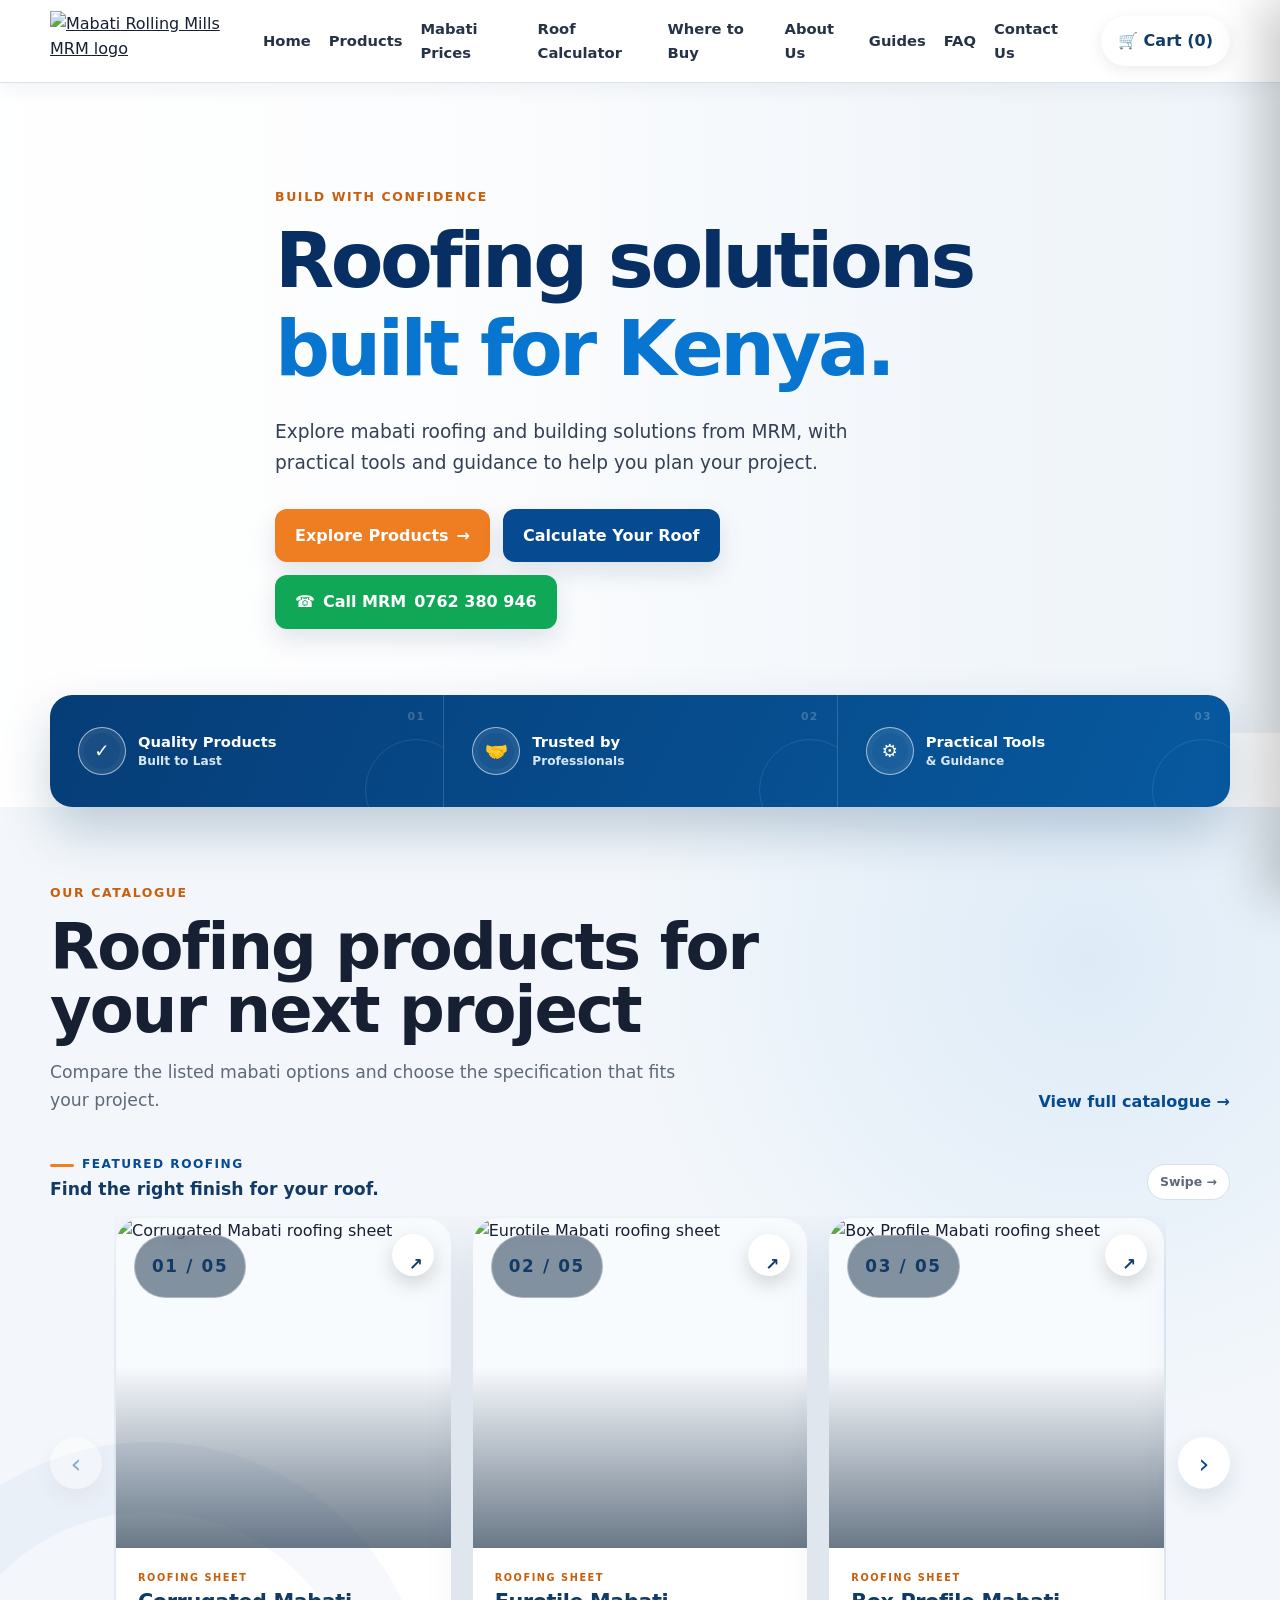
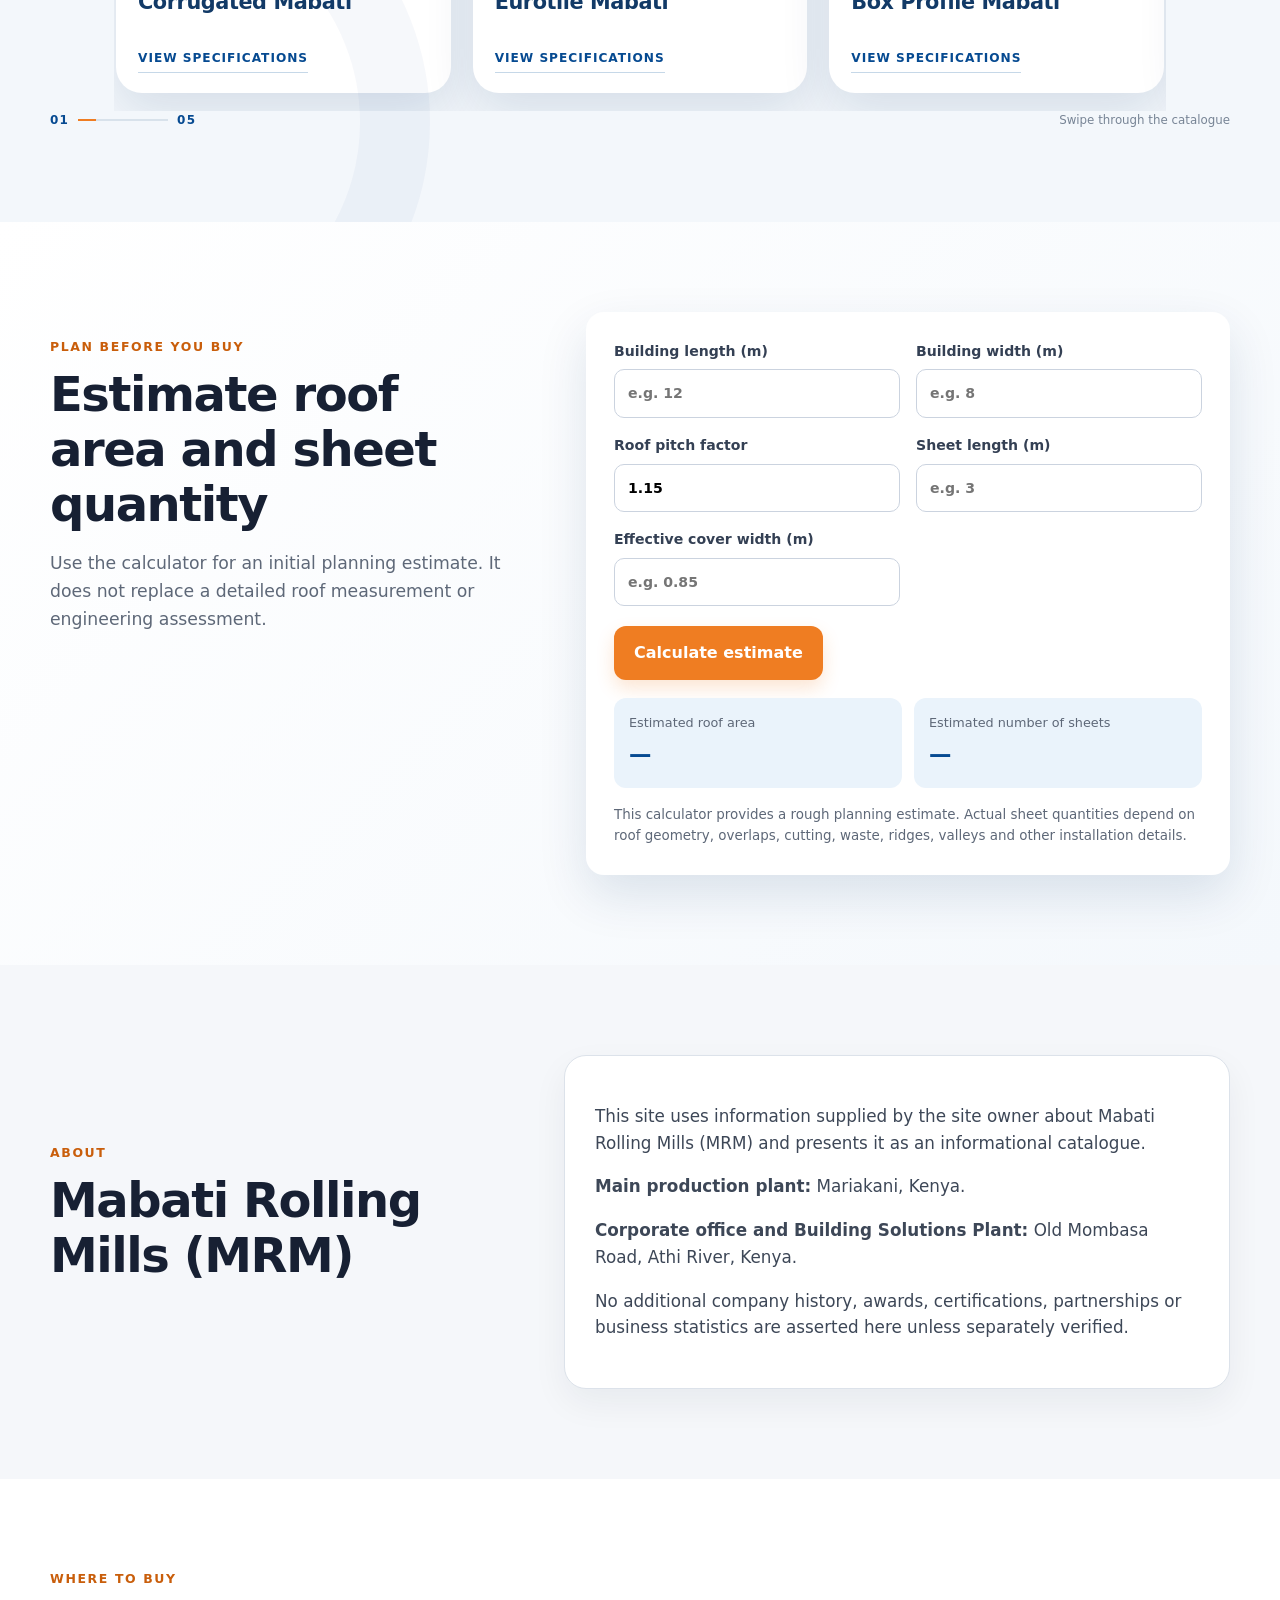
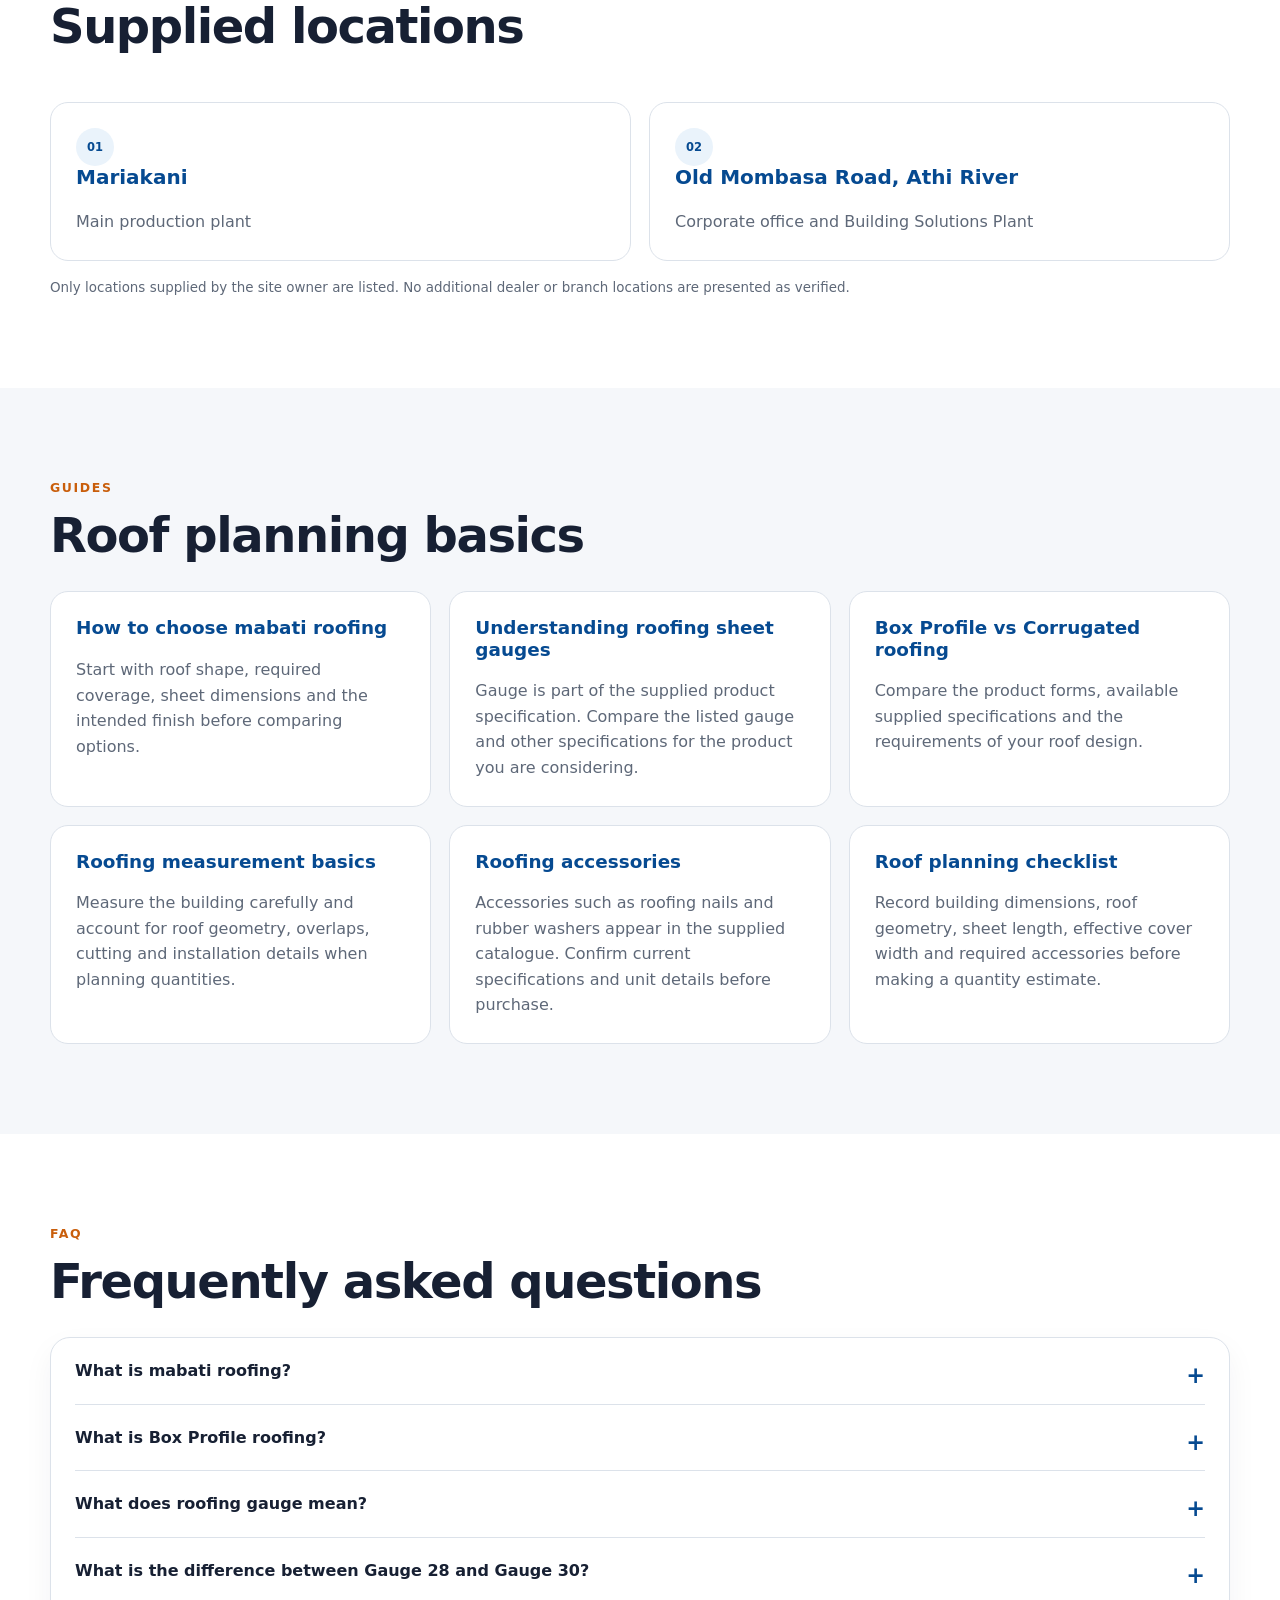
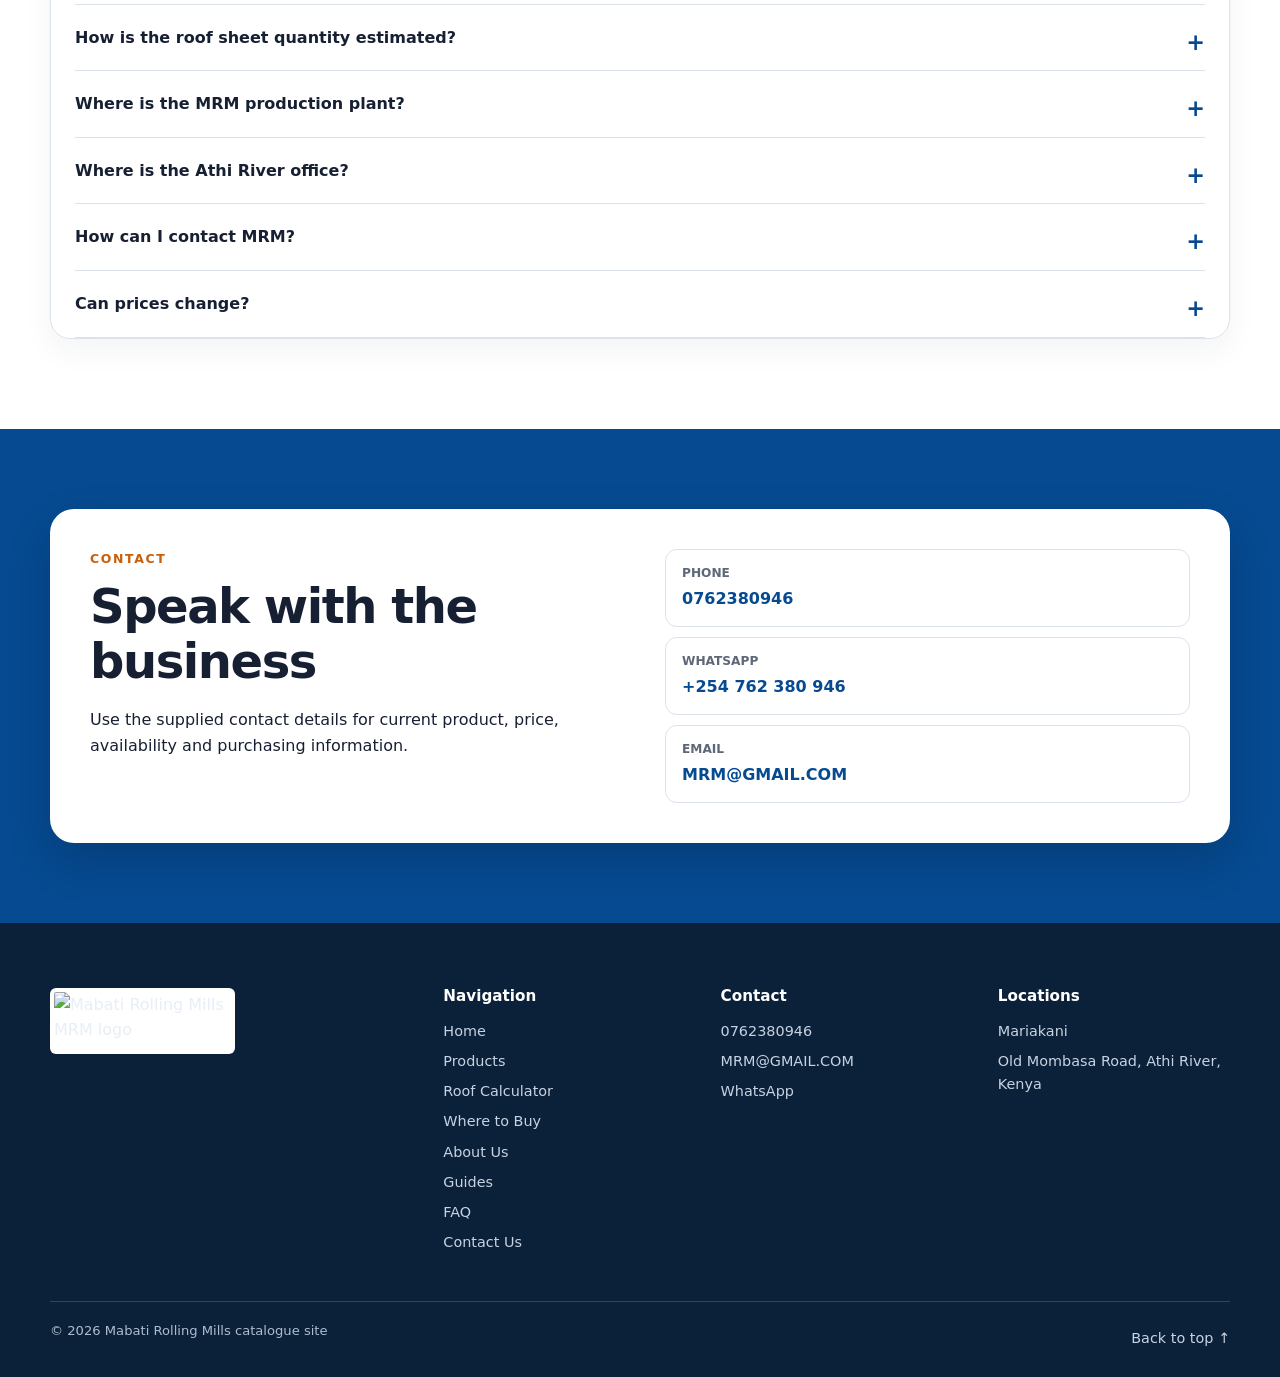
==== index.html @ 809c6241 "Link homepage to mabati prices SEO page" ====
<!doctype html>
<html lang="en">
<head>
  <meta charset="utf-8">
  <meta name="viewport" content="width=device-width, initial-scale=1">
  <title>Mabati Rolling Mills | Quality Roofing &amp; Building Solutions in Kenya</title>
  <meta name="description" content="Explore mabati roofing products and prices in Kenya, including Corrugated, Eurotile, Box Profile, Romantile and Versatile Mabati, plus roofing accessories and a roof planning calculator.">
  <meta name="robots" content="index, follow">
  <link rel="canonical" href="https://mabatirollingmillskenya.co.ke/">
  <meta property="og:type" content="website">
  <meta property="og:title" content="Mabati Rolling Mills | Roofing &amp; Building Solutions in Kenya">
  <meta property="og:description" content="Mabati roofing and building-solution information, product catalogue and roof planning tools for Kenya.">
  <meta property="og:url" content="https://mabatirollingmillskenya.co.ke/">
  <meta property="og:image" content="https://i.postimg.cc/RC8DfPhP/Screenshot-2026-10-06-114058.png">
  <meta name="twitter:card" content="summary_large_image">
  <meta name="twitter:title" content="Mabati Rolling Mills | Roofing &amp; Building Solutions in Kenya">
  <meta name="twitter:description" content="Mabati roofing and building-solution information, product catalogue and roof planning tools for Kenya.">
  <meta name="twitter:image" content="https://i.postimg.cc/RC8DfPhP/Screenshot-2026-10-06-114058.png">
  <meta name="theme-color" content="#0b3d91">
  <link rel="icon" href="https://i.postimg.cc/mgXwnTFB/Screenshot-2026-10-05-155810.png">
  <link rel="preload" as="image" href="https://i.postimg.cc/RC8DfPhP/Screenshot-2026-10-06-114058.png" fetchpriority="high">
  <link rel="stylesheet" href="styles.css">
  <script type="application/ld+json">
  {"@context":"https://schema.org","@type":"WebSite","name":"Mabati Rolling Mills","url":"https://mabatirollingmillskenya.co.ke/"}
  </script>
  <script type="application/ld+json">
  {"@context":"https://schema.org","@type":"Organization","name":"Mabati Rolling Mills (MRM)","logo":"https://i.postimg.cc/mgXwnTFB/Screenshot-2026-10-05-155810.png","telephone":"+254762380946","email":"MRM@GMAIL.COM"}
  </script>
</head>
<body>
  <header class="site-header" id="top"><div class="container header-inner">
    <a class="brand" href="index.html#home" aria-label="MRM home"><img src="https://i.postimg.cc/mgXwnTFB/Screenshot-2026-10-05-155810.png" width="220" height="72" decoding="async" alt="Mabati Rolling Mills MRM logo"></a>
    <button class="menu-toggle" type="button" aria-expanded="false" aria-controls="site-nav" aria-label="Open navigation"><span></span><span></span><span></span></button>
    <nav class="site-nav" id="site-nav" aria-label="Primary navigation">
      <a href="index.html#home">Home</a><a href="products.html">Products</a><a href="mabati-prices-kenya.html">Mabati Prices</a><a href="index.html#calculator">Roof Calculator</a><a href="index.html#where-to-buy">Where to Buy</a><a href="index.html#about">About Us</a><a href="index.html#guides">Guides</a><a href="index.html#faq">FAQ</a><a href="index.html#contact">Contact Us</a>
    </nav>
    <button class="cart-button" type="button" data-cart-open aria-controls="cart-drawer" aria-expanded="false" aria-label="Open shopping cart"><span aria-hidden="true">🛒</span> Cart (<span data-cart-count>0</span>)</button>
  </div></header>
  <main>
    <section class="hero" id="home"><div class="hero-image" aria-hidden="true"></div><div class="container hero-content">
      <p class="eyebrow">Build with confidence</p><h1>Roofing solutions <span>built for Kenya.</span></h1>
      <p class="hero-copy">Explore mabati roofing and building solutions from MRM, with practical tools and guidance to help you plan your project.</p>
      <div class="hero-actions"><a class="button button-primary" href="products.html">Explore Products <span aria-hidden="true">→</span></a><a class="button button-secondary" href="index.html#calculator">Calculate Your Roof</a><a class="button button-call" href="tel:0762380946"><span aria-hidden="true">☎</span> Call MRM <span class="call-number">0762 380 946</span></a></div>
    </div></section>
    <section class="benefits" aria-label="Site highlights"><div class="container benefit-grid">
      <div class="benefit-card"><span class="benefit-number">01</span><span class="benefit-icon" aria-hidden="true">✓</span><div><strong>Quality Products</strong><small>Built to Last</small></div></div>
      <div class="benefit-card"><span class="benefit-number">02</span><span class="benefit-icon" aria-hidden="true">🤝</span><div><strong>Trusted by</strong><small>Professionals</small></div></div>
      <div class="benefit-card"><span class="benefit-number">03</span><span class="benefit-icon" aria-hidden="true">⚙</span><div><strong>Practical Tools</strong><small>&amp; Guidance</small></div></div>
    </div></section>
    <section class="section section-soft products-showcase" id="products-preview"><div class="container">
      <div class="section-heading"><div><p class="eyebrow">Our catalogue</p><h2>Roofing products for your next project</h2><p class="section-lead">Compare the listed mabati options and choose the specification that fits your project.</p></div><a class="text-link" href="products.html">View full catalogue →</a></div>
      <div class="carousel-intro"><div><span class="carousel-kicker">Featured roofing</span><h3 class="carousel-title">Find the right finish for your roof.</h3></div><span class="carousel-hint">Swipe <span aria-hidden="true">→</span></span></div>
      <div class="carousel" data-carousel aria-label="Mabati product highlights"><button class="carousel-control prev" type="button" aria-label="Previous products">‹</button><div class="carousel-viewport" tabindex="0"><div class="carousel-track">
        <a class="product-slide" href="products.html"><div class="product-slide-image"><img src="https://i.postimg.cc/zfxBQkNg/Screenshot-2026-10-06-073845.png" width="900" height="600" loading="lazy" decoding="async" alt="Corrugated Mabati roofing sheet"><span class="slide-number">01 / 05</span><span class="slide-arrow" aria-hidden="true">↗</span></div><div class="product-slide-info"><small>ROOFING SHEET</small><strong>Corrugated Mabati</strong><span>View specifications</span></div></a>
        <a class="product-slide" href="products.html"><div class="product-slide-image"><img src="https://i.postimg.cc/t4p9Hm96/Screenshot-2026-10-06-082826.png" width="900" height="600" loading="lazy" decoding="async" alt="Eurotile Mabati roofing sheet"><span class="slide-number">02 / 05</span><span class="slide-arrow" aria-hidden="true">↗</span></div><div class="product-slide-info"><small>ROOFING SHEET</small><strong>Eurotile Mabati</strong><span>View specifications</span></div></a>
        <a class="product-slide" href="products.html"><div class="product-slide-image"><img src="https://i.postimg.cc/JzwRY2B3/Screenshot-2026-10-06-071313.png" width="900" height="600" loading="lazy" decoding="async" alt="Box Profile Mabati roofing sheet"><span class="slide-number">03 / 05</span><span class="slide-arrow" aria-hidden="true">↗</span></div><div class="product-slide-info"><small>ROOFING SHEET</small><strong>Box Profile Mabati</strong><span>View specifications</span></div></a>
        <a class="product-slide" href="products.html"><div class="product-slide-image"><img src="https://i.postimg.cc/MZmsFsrq/Screenshot-2026-10-06-083408.png" width="900" height="600" loading="lazy" decoding="async" alt="Romantile Mabati roofing sheet"><span class="slide-number">04 / 05</span><span class="slide-arrow" aria-hidden="true">↗</span></div><div class="product-slide-info"><small>ROOFING SHEET</small><strong>Romantile Mabati</strong><span>View specifications</span></div></a>
        <a class="product-slide" href="products.html"><div class="product-slide-image"><img src="https://i.postimg.cc/VvfJvL8G/Screenshot-2026-10-06-075052.png" width="900" height="600" loading="lazy" decoding="async" alt="Versatile Mabati roofing sheet"><span class="slide-number">05 / 05</span><span class="slide-arrow" aria-hidden="true">↗</span></div><div class="product-slide-info"><small>ROOFING SHEET</small><strong>Versatile Mabati</strong><span>View specifications</span></div></a>
      </div></div><button class="carousel-control next" type="button" aria-label="Next products">›</button></div>
      <div class="carousel-bottom"><div class="carousel-progress"><span data-carousel-current>01</span><i></i><span>05</span></div><span class="carousel-caption">Swipe through the catalogue</span></div>
    </div></section>
    <section class="section calculator-section" id="calculator"><div class="container calculator-layout"><div class="calculator-intro"><p class="eyebrow">Plan before you buy</p><h2>Estimate roof area and sheet quantity</h2><p class="section-lead">Use the calculator for an initial planning estimate. It does not replace a detailed roof measurement or engineering assessment.</p></div>
      <form class="calculator-card" id="roof-calculator" novalidate><div class="form-grid">
        <label>Building length (m)<input id="length" type="number" min="0" step="0.01" inputmode="decimal" placeholder="e.g. 12"></label>
        <label>Building width (m)<input id="width" type="number" min="0" step="0.01" inputmode="decimal" placeholder="e.g. 8"></label>
        <label>Roof pitch factor<input id="pitch" type="number" min="0.01" step="0.01" value="1.15" inputmode="decimal"></label>
        <label>Sheet length (m)<input id="sheet-length" type="number" min="0.01" step="0.01" placeholder="e.g. 3"></label>
        <label>Effective cover width (m)<input id="cover-width" type="number" min="0.01" step="0.001" placeholder="e.g. 0.85"></label>
      </div><button class="button button-primary" type="submit">Calculate estimate</button><div class="calculator-results" id="calculator-results" aria-live="polite"><div><span>Estimated roof area</span><strong id="area-result">—</strong></div><div><span>Estimated number of sheets</span><strong id="sheet-result">—</strong></div></div><p class="small-note">This calculator provides a rough planning estimate. Actual sheet quantities depend on roof geometry, overlaps, cutting, waste, ridges, valleys and other installation details.</p></form>
    </div></section>
    <section class="section section-soft about-section" id="about"><div class="container two-column"><div><p class="eyebrow">About</p><h2>Mabati Rolling Mills (MRM)</h2></div><div class="prose"><p>This site uses information supplied by the site owner about Mabati Rolling Mills (MRM) and presents it as an informational catalogue.</p><p><strong>Main production plant:</strong> Mariakani, Kenya.</p><p><strong>Corporate office and Building Solutions Plant:</strong> Old Mombasa Road, Athi River, Kenya.</p><p>No additional company history, awards, certifications, partnerships or business statistics are asserted here unless separately verified.</p></div></div></section>
    <section class="section locations-section" id="where-to-buy"><div class="container"><div class="section-heading"><div><p class="eyebrow">Where to buy</p><h2>Supplied locations</h2></div></div><div class="location-grid"><article class="info-card"><span class="card-icon">01</span><h3>Mariakani</h3><p>Main production plant</p></article><article class="info-card"><span class="card-icon">02</span><h3>Old Mombasa Road, Athi River</h3><p>Corporate office and Building Solutions Plant</p></article></div><p class="small-note">Only locations supplied by the site owner are listed. No additional dealer or branch locations are presented as verified.</p></div></section>
    <section class="section section-soft guides-section" id="guides"><div class="container"><p class="eyebrow">Guides</p><h2>Roof planning basics</h2><div class="guide-grid">
      <article class="guide-card"><h3>How to choose mabati roofing</h3><p>Start with roof shape, required coverage, sheet dimensions and the intended finish before comparing options.</p></article>
      <article class="guide-card"><h3>Understanding roofing sheet gauges</h3><p>Gauge is part of the supplied product specification. Compare the listed gauge and other specifications for the product you are considering.</p></article>
      <article class="guide-card"><h3>Box Profile vs Corrugated roofing</h3><p>Compare the product forms, available supplied specifications and the requirements of your roof design.</p></article>
      <article class="guide-card"><h3>Roofing measurement basics</h3><p>Measure the building carefully and account for roof geometry, overlaps, cutting and installation details when planning quantities.</p></article>
      <article class="guide-card"><h3>Roofing accessories</h3><p>Accessories such as roofing nails and rubber washers appear in the supplied catalogue. Confirm current specifications and unit details before purchase.</p></article>
      <article class="guide-card"><h3>Roof planning checklist</h3><p>Record building dimensions, roof geometry, sheet length, effective cover width and required accessories before making a quantity estimate.</p></article>
    </div></div></section>
    <section class="section faq-section" id="faq"><div class="container narrow"><p class="eyebrow">FAQ</p><h2>Frequently asked questions</h2><div class="faq-list">
      <details><summary>What is mabati roofing?</summary><p>Mabati is a common term used in Kenya for metal roofing sheets. This catalogue covers several supplied MRM roofing products.</p></details>
      <details><summary>What is Box Profile roofing?</summary><p>Box Profile Mabati is one of the products listed in the supplied catalogue. The supplied variants include Gauge 28 and Gauge 30 entries with listed prices.</p></details>
      <details><summary>What does roofing gauge mean?</summary><p>Gauge is a product specification used in the supplied catalogue. The catalogue lists different products at Gauge 28 and Gauge 30.</p></details>
      <details><summary>What is the difference between Gauge 28 and Gauge 30?</summary><p>The supplied catalogue identifies them as different gauge specifications. For exact product characteristics beyond the supplied catalogue, confirm with the business.</p></details>
      <details><summary>How is the roof sheet quantity estimated?</summary><p>The planning calculator uses area = length × width × pitch factor, then estimates sheets as ceiling(area ÷ (sheet length × effective cover width)).</p></details>
      <details><summary>Where is the MRM production plant?</summary><p>The supplied location is Mariakani, Kenya.</p></details>
      <details><summary>Where is the Athi River office?</summary><p>The supplied location is Old Mombasa Road, Athi River, Kenya.</p></details>
      <details><summary>How can I contact MRM?</summary><p>Call 0762380946, use WhatsApp at +254 762 380 946, or email MRM@GMAIL.COM.</p></details>
      <details><summary>Can prices change?</summary><p>Yes. Prices shown are supplied catalogue listings and may change. Confirm current price, availability, colour and purchasing details with the business before making payment or collection arrangements.</p></details>
    </div></div></section>
    <section class="section contact-section" id="contact"><div class="container contact-card"><div><p class="eyebrow">Contact</p><h2>Speak with the business</h2><p>Use the supplied contact details for current product, price, availability and purchasing information.</p></div><div class="contact-links"><a href="tel:0762380946"><span>Phone</span><strong>0762380946</strong></a><a href="https://wa.me/254762380946" target="_blank" rel="noopener noreferrer"><span>WhatsApp</span><strong>+254 762 380 946</strong></a><a href="mailto:MRM@GMAIL.COM"><span>Email</span><strong>MRM@GMAIL.COM</strong></a></div></div></section>
  </main>
  <footer class="site-footer"><div class="container footer-grid"><div><img src="https://i.postimg.cc/mgXwnTFB/Screenshot-2026-10-05-155810.png" width="220" height="72" loading="lazy" decoding="async" alt="Mabati Rolling Mills MRM logo"></div><div><h3>Navigation</h3><a href="index.html#home">Home</a><a href="products.html">Products</a><a href="index.html#calculator">Roof Calculator</a><a href="index.html#where-to-buy">Where to Buy</a><a href="index.html#about">About Us</a><a href="index.html#guides">Guides</a><a href="index.html#faq">FAQ</a><a href="index.html#contact">Contact Us</a></div><div><h3>Contact</h3><a href="tel:0762380946">0762380946</a><a href="mailto:MRM@GMAIL.COM">MRM@GMAIL.COM</a><a href="https://wa.me/254762380946" target="_blank" rel="noopener noreferrer">WhatsApp</a></div><div><h3>Locations</h3><p>Mariakani</p><p>Old Mombasa Road, Athi River, Kenya</p></div></div><div class="container footer-bottom"><span>© 2026 Mabati Rolling Mills catalogue site</span><a href="#top">Back to top ↑</a></div></footer>
  <script src="script.js" defer></script>
</body>
</html>
---- styles.css ----
/* MRM static catalogue — responsive vanilla CSS */
:root{--blue:#064a91;--blue-dark:#073563;--blue-soft:#eaf3fb;--orange:#ef7d22;--orange-dark:#c95e0b;--ink:#172033;--muted:#5e6878;--line:#dce2ea;--soft:#f5f7fa;--white:#fff;--shadow:0 16px 40px rgba(23,32,51,.09);--radius:18px;--container:1180px}
*{box-sizing:border-box}html{scroll-behavior:smooth}body{margin:0;font-family:Inter,ui-sans-serif,system-ui,-apple-system,BlinkMacSystemFont,"Segoe UI",sans-serif;color:var(--ink);line-height:1.6}img{display:block;max-width:100%;height:auto}a{color:inherit}button,input{font:inherit}.container{width:min(calc(100% - 40px),var(--container));margin-inline:auto}
.site-notice{background:#fff8e9;border-bottom:1px solid #f1d49a;color:#694b13;font-size:.84rem;padding:9px 0}.site-header{position:sticky;top:0;z-index:50;background:rgba(255,255,255,.97);border-bottom:1px solid var(--line);backdrop-filter:blur(10px)}.header-inner{min-height:82px;display:flex;align-items:center;gap:28px}.brand{display:inline-flex}.brand img{width:185px}.site-nav{display:flex;align-items:center;gap:18px;margin-left:auto}.site-nav a,.header-cta,.text-link{font-weight:700;text-decoration:none}.site-nav a{font-size:.92rem;padding:10px 0;color:#263246}.site-nav a:hover,.site-nav a:focus-visible,.text-link:hover{color:var(--blue)}.header-cta{background:var(--orange);color:#fff;border-radius:999px;padding:11px 18px;white-space:nowrap}.header-cta:hover{background:var(--orange-dark)}.menu-toggle{display:none;border:0;background:transparent;padding:8px;margin-left:auto;cursor:pointer}.menu-toggle span{display:block;width:27px;height:3px;background:var(--blue);margin:5px 0;border-radius:2px}
.hero{position:relative;min-height:610px;display:flex;align-items:center;overflow:hidden;background:#edf3f9}.hero-image{position:absolute;inset:0;background-image:linear-gradient(90deg,rgba(255,255,255,.96) 0%,rgba(255,255,255,.78) 38%,rgba(255,255,255,.18) 78%),url("https://i.postimg.cc/RC8DfPhP/Screenshot-2026-10-06-114058.png");background-size:cover;background-position:center}.hero-content{position:relative;z-index:1;padding:90px 0;max-width:700px}.eyebrow{color:var(--orange-dark);font-size:.78rem;text-transform:uppercase;letter-spacing:.13em;font-weight:800;margin:0 0 10px}h1,h2,h3{line-height:1.15;margin-top:0}h1{font-size:clamp(2.6rem,6vw,5rem);letter-spacing:-.045em;margin-bottom:22px}h2{font-size:clamp(2rem,4vw,3rem);letter-spacing:-.03em;margin-bottom:18px}h3{font-size:1.15rem}.hero-copy{font-size:1.2rem;max-width:620px;color:#344054}.hero-actions{display:flex;gap:13px;flex-wrap:wrap;margin-top:30px}.button{display:inline-flex;align-items:center;justify-content:center;gap:8px;border:0;border-radius:12px;padding:14px 20px;font-weight:800;text-decoration:none;cursor:pointer}.button-primary{background:var(--orange);color:#fff}.button-primary:hover{background:var(--orange-dark)}.button-secondary{background:var(--blue);color:#fff}.button-secondary:hover{background:var(--blue-dark)}
.benefits{position:relative;margin-top:-35px;z-index:2}.benefit-grid{display:grid;grid-template-columns:repeat(4,1fr);gap:14px}.benefit-card{background:#fff;border:1px solid var(--line);border-radius:14px;padding:18px;box-shadow:var(--shadow);display:flex;align-items:center;gap:12px}.benefit-dot,.card-icon{width:38px;height:38px;display:grid;place-items:center;border-radius:50%;background:var(--blue-soft);color:var(--blue);font-size:.72rem;font-weight:900;flex:0 0 auto}.section{padding:90px 0}.section-soft{background:var(--soft)}.section-heading{display:flex;align-items:end;justify-content:space-between;gap:25px;margin-bottom:30px}.text-link{color:var(--blue)}.carousel{display:grid;grid-template-columns:auto 1fr auto;align-items:center;gap:12px}.carousel-viewport{overflow:hidden}.carousel-track{display:flex;gap:18px;transition:transform .35s ease}.product-slide{flex:0 0 calc((100% - 36px)/3);text-decoration:none;background:#fff;border:1px solid var(--line);border-radius:var(--radius);overflow:hidden;box-shadow:0 10px 28px rgba(23,32,51,.06)}.product-slide img{width:100%;aspect-ratio:1.35;object-fit:cover}.product-slide span{display:block;padding:17px;font-size:1.05rem;font-weight:850}.carousel-control{width:45px;height:45px;border-radius:50%;border:1px solid var(--line);background:#fff;color:var(--blue);font-size:2rem;line-height:1;cursor:pointer}.carousel-control:hover{background:var(--blue);color:#fff}
.calculator-layout{display:grid;grid-template-columns:.85fr 1.15fr;gap:60px}.section-lead{color:var(--muted);font-size:1.08rem}.calculator-card{border:1px solid var(--line);border-radius:var(--radius);padding:28px;background:#fff;box-shadow:var(--shadow)}.form-grid{display:grid;grid-template-columns:repeat(2,1fr);gap:16px;margin-bottom:20px}.form-grid label{font-size:.88rem;font-weight:800;color:#344054}.form-grid input{display:block;width:100%;margin-top:7px;border:1px solid #cbd3df;border-radius:10px;padding:12px 13px}.calculator-results{display:grid;grid-template-columns:1fr 1fr;gap:12px;margin-top:18px}.calculator-results div{background:var(--blue-soft);border-radius:12px;padding:15px}.calculator-results span,.calculator-results strong{display:block}.calculator-results span{font-size:.8rem;color:var(--muted)}.calculator-results strong{font-size:1.4rem;color:var(--blue);margin-top:4px}.small-note{font-size:.84rem;color:var(--muted);margin:16px 0 0}
.two-column{display:grid;grid-template-columns:.8fr 1.2fr;gap:70px}.prose{font-size:1.05rem;color:#3d4757}.location-grid{display:grid;grid-template-columns:repeat(2,1fr);gap:18px}.info-card,.guide-card{border:1px solid var(--line);border-radius:var(--radius);padding:25px;background:#fff}.info-card p,.guide-card p{color:var(--muted);margin-bottom:0}.guide-grid{display:grid;grid-template-columns:repeat(3,1fr);gap:18px;margin-top:28px}.faq-list{border-top:1px solid var(--line);margin-top:28px}.faq-list details{border-bottom:1px solid var(--line);padding:20px 0}.faq-list summary{font-weight:850;cursor:pointer;list-style:none;position:relative;padding-right:35px}.faq-list summary::-webkit-details-marker{display:none}.faq-list summary:after{content:"+";position:absolute;right:0;font-size:1.4rem;color:var(--blue)}.faq-list details[open] summary:after{content:"−"}.faq-list details p{color:var(--muted);max-width:850px}.contact-section{background:var(--blue)}.contact-card{background:#fff;border-radius:24px;padding:40px;display:grid;grid-template-columns:1fr 1fr;gap:50px}.contact-links{display:grid;gap:10px}.contact-links a{display:block;border:1px solid var(--line);border-radius:12px;padding:14px 16px;text-decoration:none}.contact-links span{display:block;font-size:.76rem;text-transform:uppercase;color:var(--muted);font-weight:800}.contact-links strong{display:block;color:var(--blue);margin-top:3px}
.site-footer{background:#0b2039;color:#e7eef7;padding:65px 0 20px}.footer-grid{display:grid;grid-template-columns:1.5fr repeat(3,1fr);gap:45px}.site-footer img{width:185px;background:#fff;border-radius:6px;padding:4px}.site-footer h3{font-size:.95rem;color:#fff}.site-footer a,.site-footer p{display:block;color:#c7d3e1;text-decoration:none;margin:7px 0;font-size:.9rem}.footer-note{max-width:330px}.footer-bottom{border-top:1px solid rgba(255,255,255,.16);margin-top:40px;padding-top:18px;display:flex;justify-content:space-between;font-size:.82rem;color:#aebdce}.page-hero{padding:65px 0 45px;background:linear-gradient(135deg,var(--blue-soft),#fff)}.page-hero h1{font-size:clamp(2.3rem,5vw,4rem);margin-bottom:15px}.page-hero p:not(.eyebrow){max-width:760px;color:#4c5869}.back-link{display:inline-block;color:var(--blue);font-weight:800;text-decoration:none;margin-bottom:25px}.price-notice{background:#fff8e9;border:1px solid #f1d49a;border-radius:14px;padding:15px 18px;margin-bottom:28px;color:#694b13}.product-catalogue{display:grid;grid-template-columns:repeat(2,1fr);gap:24px}.catalogue-card{border:1px solid var(--line);border-radius:var(--radius);overflow:hidden;background:#fff;box-shadow:0 10px 28px rgba(23,32,51,.06)}.catalogue-card:first-child{grid-column:1/-1}.catalogue-card>img{width:100%;aspect-ratio:1.55;object-fit:cover}.catalogue-body{padding:24px}.catalogue-body h2{font-size:1.55rem;margin-bottom:20px}.table-wrap{overflow-x:auto}.table-wrap table{width:100%;border-collapse:collapse;min-width:650px}.table-wrap th,.table-wrap td{text-align:left;padding:12px 10px;border-bottom:1px solid var(--line)}.table-wrap th{font-size:.78rem;text-transform:uppercase;color:var(--muted)}.variant-grid{display:grid;grid-template-columns:1fr 1fr;gap:12px}.variant-grid>div,.single-spec{background:var(--soft);border-radius:12px;padding:16px}.variant-grid strong,.variant-grid span,.variant-grid b,.single-spec>*{display:block}.variant-grid span,.single-spec span{font-size:.84rem;color:var(--muted);margin-top:3px}.variant-grid b,.single-spec b{font-size:1.1rem;color:var(--blue);margin-top:7px}.quantity-label{font-size:.86rem;color:var(--muted)}:focus-visible{outline:3px solid #f59e0b;outline-offset:3px}
@media(max-width:1050px){.site-nav{gap:12px}.site-nav a{font-size:.84rem}.header-cta{display:none}.benefit-grid{grid-template-columns:repeat(2,1fr)}.product-slide{flex-basis:calc((100% - 18px)/2)}.guide-grid{grid-template-columns:repeat(2,1fr)}}
@media(max-width:780px){.container{width:min(calc(100% - 28px),var(--container))}.header-inner{min-height:68px}.brand img{width:150px}.menu-toggle{display:block}.site-nav{position:absolute;top:100%;left:0;right:0;display:none;flex-direction:column;background:#fff;border-bottom:1px solid var(--line);padding:12px 18px}.site-nav.is-open{display:flex}.site-nav a{padding:13px 4px;border-bottom:1px solid #eef1f5;font-size:1rem}.hero{min-height:765px;display:flex;align-items:stretch;position:relative;overflow:hidden;background-image:linear-gradient(180deg,rgba(255,255,255,.56) 0%,rgba(255,255,255,.32) 30%,rgba(0,48,95,.48) 72%,rgba(0,42,82,.62) 100%),url("https://i.postimg.cc/RC8DfPhP/Screenshot-2026-10-06-114058.png");background-size:cover;background-position:center}.hero-image{display:none}.hero-content{position:relative;z-index:1;padding:58px 0 42px;max-width:none}.hero .eyebrow{font-size:.76rem;letter-spacing:.14em;margin-bottom:16px;color:#f28a20}.hero h1{font-size:clamp(2.35rem,11vw,3.55rem);margin-bottom:20px;letter-spacing:-.05em;line-height:1.03;color:#082f63}.hero h1 span{color:#0875d1;display:block}.hero-copy{font-size:1.04rem;line-height:1.6;color:#fff;text-shadow:0 2px 5px rgba(0,0,0,.72);max-width:100%;font-weight:650}.hero-actions{display:grid;grid-template-columns:1fr;gap:10px;margin-top:26px}.hero-actions .button{min-height:64px;width:100%;font-size:1.04rem;border-radius:10px}.hero-actions .button-primary{background:#0b4b95;color:#fff;box-shadow:0 7px 18px rgba(0,0,0,.18)}.hero-actions .button-secondary{background:#fff;color:#0b4b95}.hero-actions .button-call{background:#10a857;color:#fff}.call-number{margin-left:6px}.button{width:100%}.benefits{margin-top:0;padding:0;background:#fff}.benefit-grid{grid-template-columns:1fr;gap:0;padding:18px 0}.benefit-card{border:0;border-radius:0;box-shadow:none;padding:13px 4px;background:#fff;min-height:54px}.benefit-card + .benefit-card{border-top:1px solid #e4e9ef}.benefit-dot{background:transparent;color:#0b4b95;width:92px;border-radius:0;justify-items:start;font-size:1.25rem}.benefit-card strong{color:#34557d;font-size:.92rem}.section{padding:65px 0}.section-heading{display:block}.carousel{grid-template-columns:auto 1fr auto}.product-slide{flex-basis:100%}.calculator-layout,.two-column,.contact-card{grid-template-columns:1fr;gap:30px}.form-grid,.calculator-results,.location-grid,.guide-grid{grid-template-columns:1fr}.contact-card{padding:28px}.footer-grid{grid-template-columns:1fr 1fr}.product-catalogue{grid-template-columns:1fr}.catalogue-card:first-child{grid-column:auto}.variant-grid{grid-template-columns:1fr}.page-hero{padding:45px 0 35px}}
@media(prefers-reduced-motion:reduce){html{scroll-behavior:auto}.carousel-track,.button{transition:none}}


/* Commercial cart + WhatsApp ordering */
.cart-button{border:1px solid rgba(255,255,255,.45);background:#fff;color:#123a67;border-radius:999px;padding:.7rem 1rem;font:inherit;font-weight:800;cursor:pointer;white-space:nowrap;box-shadow:0 4px 16px rgba(0,0,0,.08)}
.cart-button:focus-visible,.icon-button:focus-visible,.quantity-control button:focus-visible,.quantity-control input:focus-visible,.remove-button:focus-visible,.shop-controls select:focus-visible,.checkout-grid input:focus-visible,.checkout-grid textarea:focus-visible{outline:3px solid #f28c28;outline-offset:2px}
.shop-controls{margin-top:1rem;padding-top:1rem;border-top:1px solid #dbe3ea;display:grid;gap:.55rem}.shop-controls label{font-weight:800;font-size:.9rem}.shop-controls select{width:100%;padding:.8rem;border:1px solid #b7c4d1;border-radius:10px;background:#fff;color:#14283d;font:inherit}.shop-price{font-size:1.25rem;font-weight:900;color:#0b4b88}.shop-actions{display:grid;grid-template-columns:1fr 1fr;gap:.65rem}.button-whatsapp{background:#138a4b!important;color:#fff!important;border-color:#138a4b!important}.quantity-control{display:flex;align-items:center;max-width:180px}.quantity-control button{width:44px;height:44px;border:1px solid #b7c4d1;background:#eef4f8;color:#123a67;font-size:1.4rem;font-weight:900;cursor:pointer}.quantity-control button:first-child{border-radius:9px 0 0 9px}.quantity-control button:last-child{border-radius:0 9px 9px 0}.quantity-control input{width:68px;height:44px;border:1px solid #b7c4d1;border-left:0;border-right:0;text-align:center;font:inherit;font-weight:800}
.cart-overlay{position:fixed;inset:0;background:rgba(5,22,38,.56);z-index:1000;opacity:0;transition:opacity .2s ease}.cart-overlay.is-visible{opacity:1}.cart-drawer{position:fixed;z-index:1001;top:0;right:0;width:min(520px,100vw);height:100dvh;background:#fff;box-shadow:-18px 0 45px rgba(0,0,0,.2);transform:translateX(100%);transition:transform .24s ease;display:grid;grid-template-rows:auto 1fr auto}.cart-drawer.is-open{transform:translateX(0)}body.cart-open{overflow:hidden}.cart-head{display:flex;align-items:center;justify-content:space-between;gap:1rem;padding:1.1rem 1.25rem;border-bottom:1px solid #dfe6ec;background:#f7fafc}.cart-head h2{margin:0}.icon-button{width:44px;height:44px;border:1px solid #b7c4d1;border-radius:50%;background:#fff;font-size:1.7rem;line-height:1;cursor:pointer;color:#123a67}.cart-body{overflow:auto;padding:1rem 1.25rem}.cart-items{display:grid;gap:.8rem}.empty-cart{padding:1.5rem;border:1px dashed #b7c4d1;border-radius:12px;text-align:center;color:#526273}.cart-item{border:1px solid #dbe3ea;border-radius:12px;padding:.9rem;display:grid;grid-template-columns:1fr auto;gap:.65rem;background:#fff}.cart-item-main h3{font-size:1rem;margin:0 0 .25rem}.cart-item-main p{margin:0 0 .35rem;color:#526273;font-size:.88rem}.cart-item-main strong{color:#123a67}.cart-item-actions{display:flex;align-items:center;gap:.55rem}.cart-item-actions .quantity-control{max-width:none}.cart-item-actions .quantity-control input{width:50px}.remove-button{border:0;background:transparent;color:#b42318;text-decoration:underline;cursor:pointer;font:inherit;font-weight:700}.cart-line-total{grid-column:1/-1;text-align:right;font-weight:900;color:#123a67}.cart-summary{display:flex;justify-content:space-between;align-items:center;border-top:2px solid #123a67;margin-top:1rem;padding-top:.9rem;font-size:1.15rem}.cart-summary strong{font-size:1.3rem}.cart-note{font-size:.82rem;color:#526273;line-height:1.5}.checkout-section{border-top:1px solid #dbe3ea;margin-top:1rem;padding-top:1rem}.checkout-section h3{margin-bottom:.35rem}.checkout-section>p{font-size:.85rem;color:#526273}.checkout-grid{display:grid;grid-template-columns:1fr 1fr;gap:.8rem}.checkout-grid label{font-weight:800;font-size:.88rem}.checkout-grid .full-width{grid-column:1/-1}.checkout-grid input,.checkout-grid textarea{display:block;width:100%;margin-top:.35rem;border:1px solid #b7c4d1;border-radius:9px;padding:.75rem;font:inherit;box-sizing:border-box}.cart-foot{padding:1rem 1.25rem;border-top:1px solid #dbe3ea;background:#f7fafc;display:grid;grid-template-columns:1fr 1fr;gap:.7rem}.cart-foot .button{width:100%}.whatsapp-status{grid-column:1/-1;margin:0;font-size:.82rem;font-weight:700;color:#17633d}
@media (max-width:900px){.cart-button{padding:.6rem .8rem;font-size:.9rem}.shop-actions{grid-template-columns:1fr}}
@media (max-width:600px){.site-header{position:sticky;top:0;z-index:950}.cart-button{margin-left:auto}.shop-actions{grid-template-columns:1fr}.checkout-grid{grid-template-columns:1fr}.checkout-grid .full-width{grid-column:auto}.cart-item{grid-template-columns:1fr}.cart-item-actions{flex-wrap:wrap}.cart-drawer{width:100vw}.cart-head,.cart-body,.cart-foot{padding-left:1rem;padding-right:1rem}.cart-foot{grid-template-columns:1fr}}
@media (prefers-reduced-motion:reduce){.cart-drawer,.cart-overlay{transition:none}}

/* Exact commercial catalogue layout */
.product-catalogue{display:grid;grid-template-columns:repeat(3,minmax(0,1fr));gap:24px;align-items:stretch}
.catalogue-card{display:flex;flex-direction:column;height:100%;min-width:0}
.catalogue-card>img{display:block;width:100%;height:245px;aspect-ratio:auto;object-fit:contain;background:#f6f8fa;border-bottom:1px solid var(--line);padding:12px;box-sizing:border-box}
.catalogue-body{display:flex;flex:1;flex-direction:column;padding:22px}
.catalogue-body h2{color:var(--blue);font-size:1.4rem;margin:0 0 9px}
.product-description{color:#526273;font-size:.93rem;line-height:1.55;min-height:45px;margin:0 0 12px}
.spec-badges{display:flex;flex-wrap:wrap;gap:7px;margin-bottom:12px}
.spec-badges span{display:inline-flex;align-items:center;background:#edf4fb;color:#123a67;border:1px solid #d5e3ef;border-radius:999px;padding:5px 9px;font-size:.78rem;font-weight:800}
.catalogue-card .shop-controls{margin-top:auto}
.catalogue-card .shop-price{color:#e87516;font-size:1.35rem;font-weight:900;margin:4px 0}
.catalogue-card .shop-actions{margin-top:4px}
.catalogue-card .shop-actions .button{min-height:48px}
.catalogue-card[data-catalogue-product="Roofing Rubber Washers"]{max-width:none}
@media(max-width:1050px) and (min-width:781px){.product-catalogue{grid-template-columns:repeat(2,minmax(0,1fr))}}
@media(max-width:780px){.product-catalogue{grid-template-columns:1fr;gap:18px}.catalogue-card{width:100%}.catalogue-card>img{height:260px}.catalogue-body{padding:20px}.product-description{min-height:0}.spec-badges{margin-bottom:10px}.catalogue-card .shop-actions{grid-template-columns:1fr}}

/* Requested mobile benefits strip */
.benefit-icon{display:grid;place-items:center;width:44px;height:44px;flex:0 0 44px;border:2px solid #0b4b95;border-radius:50%;color:#0b4b95;font-size:1.35rem;font-weight:800}.benefit-card small{display:block;margin-top:3px;color:#435a78;font-size:.8rem;font-weight:600;line-height:1.2}.benefit-card strong{display:block;color:#0b4b95;font-size:.88rem;line-height:1.15}
@media(max-width:780px){.benefits{background:#f7f9fc;padding:18px 0 22px}.benefit-grid{display:grid;grid-template-columns:repeat(2,1fr);gap:0;padding:0;background:#fff;border-radius:24px;box-shadow:0 8px 24px rgba(17,45,78,.10);overflow:hidden}.benefit-card{display:flex;align-items:center;gap:9px;min-height:94px;padding:16px 12px;border:0;border-radius:0;box-shadow:none;background:#fff}.benefit-card+.benefit-card{border-top:0;border-left:1px solid #dfe5ec}.benefit-card:nth-child(3){border-left:0;border-top:1px solid #dfe5ec}.benefit-icon{width:38px;height:38px;flex-basis:38px;font-size:1.05rem}.benefit-card strong{font-size:.76rem}.benefit-card small{font-size:.68rem}.benefit-dot{display:none}}

/* Homepage visual polish */
.site-header{box-shadow:0 4px 20px rgba(6,42,77,.06)}
.hero{min-height:650px}
.hero-image{background-image:linear-gradient(90deg,rgba(255,255,255,.97) 0%,rgba(255,255,255,.82) 34%,rgba(255,255,255,.24) 76%,rgba(255,255,255,.08) 100%),url("https://i.postimg.cc/RC8DfPhP/Screenshot-2026-10-06-114058.png");transform:scale(1.01)}
.hero-content{max-width:730px}
.hero h1{font-weight:900;color:#082f63}
.hero h1 span{color:#0875d1}
.hero-copy{font-size:1.16rem;line-height:1.7}
.hero-actions .button{min-height:52px;box-shadow:0 10px 24px rgba(8,48,91,.12)}
.hero-actions .button-call{background:#10a857;color:#fff}
.benefits{margin-top:-42px}
.benefit-card{min-height:92px;padding:20px;border-radius:16px}
.products-showcase{position:relative;overflow:hidden}
.products-showcase:before{content:"";position:absolute;inset:0;background:radial-gradient(circle at 85% 15%,rgba(11,117,209,.09),transparent 34%);pointer-events:none}
.products-showcase>.container{position:relative}
.products-showcase .section-heading{align-items:end}
.products-showcase .section-lead{max-width:650px;margin:0}
.product-slide{transition:transform .22s ease,box-shadow .22s ease}
.product-slide:hover{transform:translateY(-6px);box-shadow:0 18px 38px rgba(23,32,51,.13)}
.product-slide img{background:#f8fbfe}
.product-slide span{color:#123a67}
.calculator-section{background:linear-gradient(135deg,#fff 0%,#f4f8fc 100%)}
.calculator-intro{padding-top:25px}
.calculator-card{border:0;box-shadow:0 20px 50px rgba(7,53,99,.12);background:#fff}
.calculator-card>.button{box-shadow:0 8px 18px rgba(239,125,34,.2)}
.about-section .two-column{align-items:center}
.about-section .prose{background:#fff;border:1px solid var(--line);border-radius:22px;padding:30px;box-shadow:0 14px 35px rgba(23,32,51,.06)}
.locations-section .info-card,.guides-section .guide-card{transition:transform .2s ease,box-shadow .2s ease}
.locations-section .info-card:hover,.guides-section .guide-card:hover{transform:translateY(-4px);box-shadow:0 14px 32px rgba(23,32,51,.1)}
.locations-section .info-card h3{color:var(--blue);font-size:1.25rem}
.guides-section .guide-card h3{color:var(--blue)}
.faq-section .faq-list{background:#fff;border:1px solid var(--line);border-radius:20px;padding:0 24px;box-shadow:0 12px 30px rgba(23,32,51,.05)}
.contact-section{padding-top:80px;padding-bottom:80px}
.contact-card{box-shadow:0 18px 45px rgba(0,0,0,.16)}
@media(max-width:780px){
 .hero{min-height:760px}
 .hero-content{padding-top:54px}
 .hero-actions .button{min-height:60px}
 .benefits{margin-top:0}
 .products-showcase .section-heading{margin-bottom:22px}
 .products-showcase .section-heading .text-link{display:inline-block;margin-top:8px}
 .product-slide{box-shadow:0 8px 24px rgba(23,32,51,.08)}
 .calculator-intro{padding-top:0}
 .calculator-card{padding:22px}
 .about-section .prose{padding:22px;border-radius:18px}
 .faq-section .faq-list{padding:0 16px;border-radius:16px}
}


/* Featured catalogue experience */
.products-showcase{padding-top:76px;padding-bottom:92px}
.carousel-intro{display:flex;align-items:center;justify-content:space-between;gap:16px;margin:0 0 14px}
.carousel-kicker{display:inline-flex;align-items:center;gap:8px;color:var(--blue);font-size:.76rem;font-weight:900;text-transform:uppercase;letter-spacing:.12em}
.carousel-kicker:before{content:"";width:24px;height:3px;border-radius:99px;background:var(--orange)}
.carousel-hint{font-size:.78rem;color:var(--muted);font-weight:750}
.product-slide{position:relative;display:flex;flex-direction:column;min-height:390px;border:0;border-radius:24px;background:#fff;box-shadow:0 14px 34px rgba(7,53,99,.10);overflow:hidden}
.product-slide-image{position:relative;overflow:hidden;background:linear-gradient(145deg,#edf5fb,#fff);height:270px}
.product-slide-image:after{content:"";position:absolute;inset:auto 0 0;height:35%;background:linear-gradient(transparent,rgba(7,31,57,.12));pointer-events:none}
.product-slide img{width:100%;height:100%;aspect-ratio:auto;object-fit:cover;transition:transform .5s ease}
.product-slide-info{display:flex;flex:1;flex-direction:column;padding:18px 19px 19px}
.product-slide-info small{color:var(--orange-dark);font-size:.66rem;font-weight:900;letter-spacing:.13em;margin-bottom:5px}
.product-slide-info strong{color:#123a67;font-size:1.14rem;line-height:1.2}
.product-slide-info span{display:flex;align-items:center;gap:6px;margin-top:auto;padding-top:12px;color:var(--blue);font-size:.82rem;font-weight:850}
.product-slide-info span b{font-size:1.05rem;transition:transform .2s ease}
.product-slide:hover{transform:translateY(-7px);box-shadow:0 22px 44px rgba(7,53,99,.15)}
.product-slide:hover img{transform:scale(1.045)}
.product-slide:hover .product-slide-info span b{transform:translateX(4px)}
.carousel-control{width:48px;height:48px;border:0;background:#fff;box-shadow:0 10px 25px rgba(7,53,99,.12);font-size:1.8rem;z-index:2}
.carousel-control:disabled{opacity:.42;cursor:not-allowed}
.carousel-control:not(:disabled):hover{background:var(--blue);color:#fff;transform:scale(1.05)}
@media(max-width:780px){
  .benefits{padding:18px 0 26px}
  .benefit-grid{grid-template-columns:repeat(2,minmax(0,1fr));border-radius:22px}
  .benefit-card:nth-child(3){grid-column:1/-1;justify-content:center;border-top:1px solid #dfe5ec;border-left:0;min-height:88px}
  .benefit-card:nth-child(3)>div{min-width:128px}
  .products-showcase{padding-top:54px;padding-bottom:68px}
  .products-showcase .section-heading{margin-bottom:18px}
  .products-showcase h2{font-size:clamp(2rem,9vw,2.65rem);line-height:1.03}
  .products-showcase .section-lead{font-size:.94rem;line-height:1.55;margin-top:10px}
  .carousel-intro{margin-bottom:12px}
  .carousel-hint{font-size:.72rem}
  .carousel{display:block;position:relative}
  .carousel-viewport{margin:0 -2px;padding:3px 2px 16px;overflow:hidden}
  .carousel-track{gap:14px}
  .product-slide{flex-basis:100%;min-height:360px;border-radius:22px;box-shadow:0 14px 34px rgba(7,53,99,.12)}
  .product-slide-image{height:235px}
  .product-slide-info{padding:17px 18px 18px}
  .product-slide-info strong{font-size:1.12rem}
  .carousel-control{position:absolute;top:99px;width:42px;height:42px;font-size:1.55rem}
  .carousel-control.prev{left:10px}
  .carousel-control.next{right:10px}
  .carousel-control{background:rgba(255,255,255,.94);backdrop-filter:blur(8px)}
}


/* Premium visual direction — benefits rail + editorial product showcase */
.benefits{margin-top:-38px}
.benefit-grid{position:relative;grid-template-columns:repeat(3,1fr);gap:0;background:linear-gradient(115deg,#063d77,#07599f);border-radius:22px;overflow:hidden;box-shadow:0 24px 50px rgba(5,48,91,.22)}
.benefit-card{position:relative;min-height:112px;border:0;border-radius:0!important;background:transparent;color:#fff;box-shadow:none;padding:24px 28px;overflow:hidden}
.benefit-card:after{content:"";position:absolute;right:-24px;bottom:-34px;width:100px;height:100px;border:1px solid rgba(255,255,255,.10);border-radius:50%}
.benefit-card+.benefit-card{border-left:1px solid rgba(255,255,255,.16)}
.benefit-number{position:absolute;right:18px;top:13px;color:rgba(255,255,255,.22);font-size:.68rem;font-weight:900;letter-spacing:.12em}
.benefit-icon{width:48px;height:48px;flex-basis:48px;border:1px solid rgba(255,255,255,.6);background:rgba(255,255,255,.08);color:#fff;font-size:1.15rem;box-shadow:inset 0 0 0 5px rgba(255,255,255,.035)}
.benefit-card strong{color:#fff;font-size:.92rem}
.benefit-card small{color:#d7e7f6;font-size:.76rem}
.products-showcase{background:#f3f7fb}
.products-showcase:after{content:"";position:absolute;left:-130px;bottom:-180px;width:420px;height:420px;border-radius:50%;border:70px solid rgba(6,74,145,.035);pointer-events:none}
.products-showcase .section-heading{margin-bottom:34px}
.products-showcase .eyebrow{margin-bottom:13px}
.products-showcase h2{font-size:clamp(2.4rem,5vw,4rem);max-width:760px;line-height:.98}
.carousel-intro{align-items:end;margin-bottom:16px}
.carousel-title{margin:5px 0 0;color:#123a67;font-size:1.08rem;font-weight:650}
.carousel-hint{border:1px solid #d6e1eb;border-radius:999px;padding:7px 12px;background:#fff}
.carousel{position:relative}
.carousel-viewport{padding:2px 2px 18px}
.carousel-track{gap:22px}
.product-slide{flex-basis:calc((100% - 44px)/3);height:475px;min-height:475px;border-radius:26px;background:#fff;box-shadow:0 20px 50px rgba(7,53,99,.12)}
.product-slide-image{height:330px;background:#e9f1f7}
.product-slide-image img{object-fit:cover}
.product-slide-image:after{height:55%;background:linear-gradient(transparent,rgba(3,26,50,.58))}
.slide-number{position:absolute;left:18px;top:17px;z-index:2;padding:7px 10px;border:1px solid rgba(255,255,255,.35);border-radius:999px;background:rgba(3,31,58,.48);backdrop-filter:blur(8px);color:#fff;font-size:.67rem;font-weight:900;letter-spacing:.1em}
.slide-arrow{position:absolute;right:17px;top:16px;z-index:2;display:grid;place-items:center;width:42px;height:42px;border-radius:50%;background:#fff;color:#064a91;font-size:1.15rem;box-shadow:0 8px 20px rgba(0,0,0,.16)}
.product-slide-info{position:relative;padding:22px 22px 20px}
.product-slide-info small{font-size:.61rem;letter-spacing:.16em}
.product-slide-info strong{font-size:1.3rem;letter-spacing:-.02em}
.product-slide-info span{display:inline-flex;width:max-content;border-bottom:1px solid #c6d8e8;padding:8px 0 3px;margin-top:auto;font-size:.76rem;text-transform:uppercase;letter-spacing:.08em}
.carousel-control{width:52px;height:52px;font-size:1.7rem}
.carousel-bottom{display:flex;align-items:center;justify-content:space-between;gap:20px;margin-top:0}
.carousel-progress{display:flex;align-items:center;gap:9px;color:#064a91;font-size:.75rem;font-weight:900;letter-spacing:.1em}
.carousel-progress i{width:90px;height:2px;background:linear-gradient(90deg,#ef7d22 20%,#d8e2eb 20%);display:block}
.carousel-caption{font-size:.74rem;color:#778495}
.product-slide:hover{transform:translateY(-9px);box-shadow:0 28px 60px rgba(7,53,99,.18)}
.product-slide:hover .slide-arrow{transform:rotate(5deg)}
@media(max-width:1050px) and (min-width:781px){
 .product-slide{flex-basis:calc((100% - 22px)/2)}
}
@media(max-width:780px){
 .benefits{margin-top:0;padding:16px 0 25px;background:#f3f7fb}
 .benefit-grid{grid-template-columns:1fr 1fr;border-radius:20px;box-shadow:0 18px 38px rgba(5,48,91,.18)}
 .benefit-card{min-height:105px;padding:19px 15px;gap:9px}
 .benefit-card+.benefit-card{border-left:1px solid rgba(255,255,255,.16)}
 .benefit-card:nth-child(3){grid-column:1/-1;min-height:88px;border-left:0;border-top:1px solid rgba(255,255,255,.16);justify-content:center}
 .benefit-card:nth-child(3)>div{min-width:132px}
 .benefit-number{right:12px;top:9px}
 .benefit-icon{width:40px;height:40px;flex-basis:40px;font-size:1rem}
 .benefit-card strong{font-size:.73rem}
 .benefit-card small{font-size:.66rem}
 .products-showcase{padding-top:58px;padding-bottom:64px}
 .products-showcase h2{font-size:2.35rem;line-height:.98;max-width:330px}
 .products-showcase .section-heading{margin-bottom:30px}
 .products-showcase .section-lead{max-width:330px}
 .carousel-intro{margin-bottom:14px}
 .carousel-title{font-size:.98rem}
 .carousel-hint{font-size:.67rem;padding:6px 10px}
 .carousel-track{gap:15px}
 .product-slide{flex-basis:calc(100% - 18px);height:455px;min-height:455px;border-radius:24px;box-shadow:0 18px 42px rgba(7,53,99,.15)}
 .product-slide-image{height:305px}
 .product-slide-info{padding:20px 19px 18px}
 .product-slide-info strong{font-size:1.28rem}
 .slide-number{left:14px;top:14px}
 .slide-arrow{right:13px;top:13px;width:40px;height:40px}
 .carousel-control{position:absolute;top:132px;width:40px;height:40px;font-size:1.35rem;background:rgba(255,255,255,.92)}
 .carousel-control.prev{left:9px}
 .carousel-control.next{right:9px}
 .carousel-bottom{margin-top:1px}
 .carousel-progress i{width:62px}
 .carousel-caption{font-size:.67rem}
}


/* SEO product detail pages */
.product-detail{display:grid;grid-template-columns:minmax(0,1fr) minmax(0,1fr);gap:48px;align-items:start}.product-detail-image{width:100%;height:auto;border-radius:24px;display:block}.product-detail-copy h2{margin:28px 0 8px}.product-detail-grid{display:grid;grid-template-columns:repeat(2,minmax(0,1fr));gap:16px;margin:24px 0}.product-detail-grid>div{padding:20px;border:1px solid rgba(11,61,145,.12);border-radius:16px;background:#fff}.product-detail-grid h2{font-size:1.05rem;margin:0 0 6px}.product-detail-grid p{margin:0}@media(max-width:760px){.product-detail{grid-template-columns:1fr;gap:28px}.product-detail-grid{grid-template-columns:1fr}}
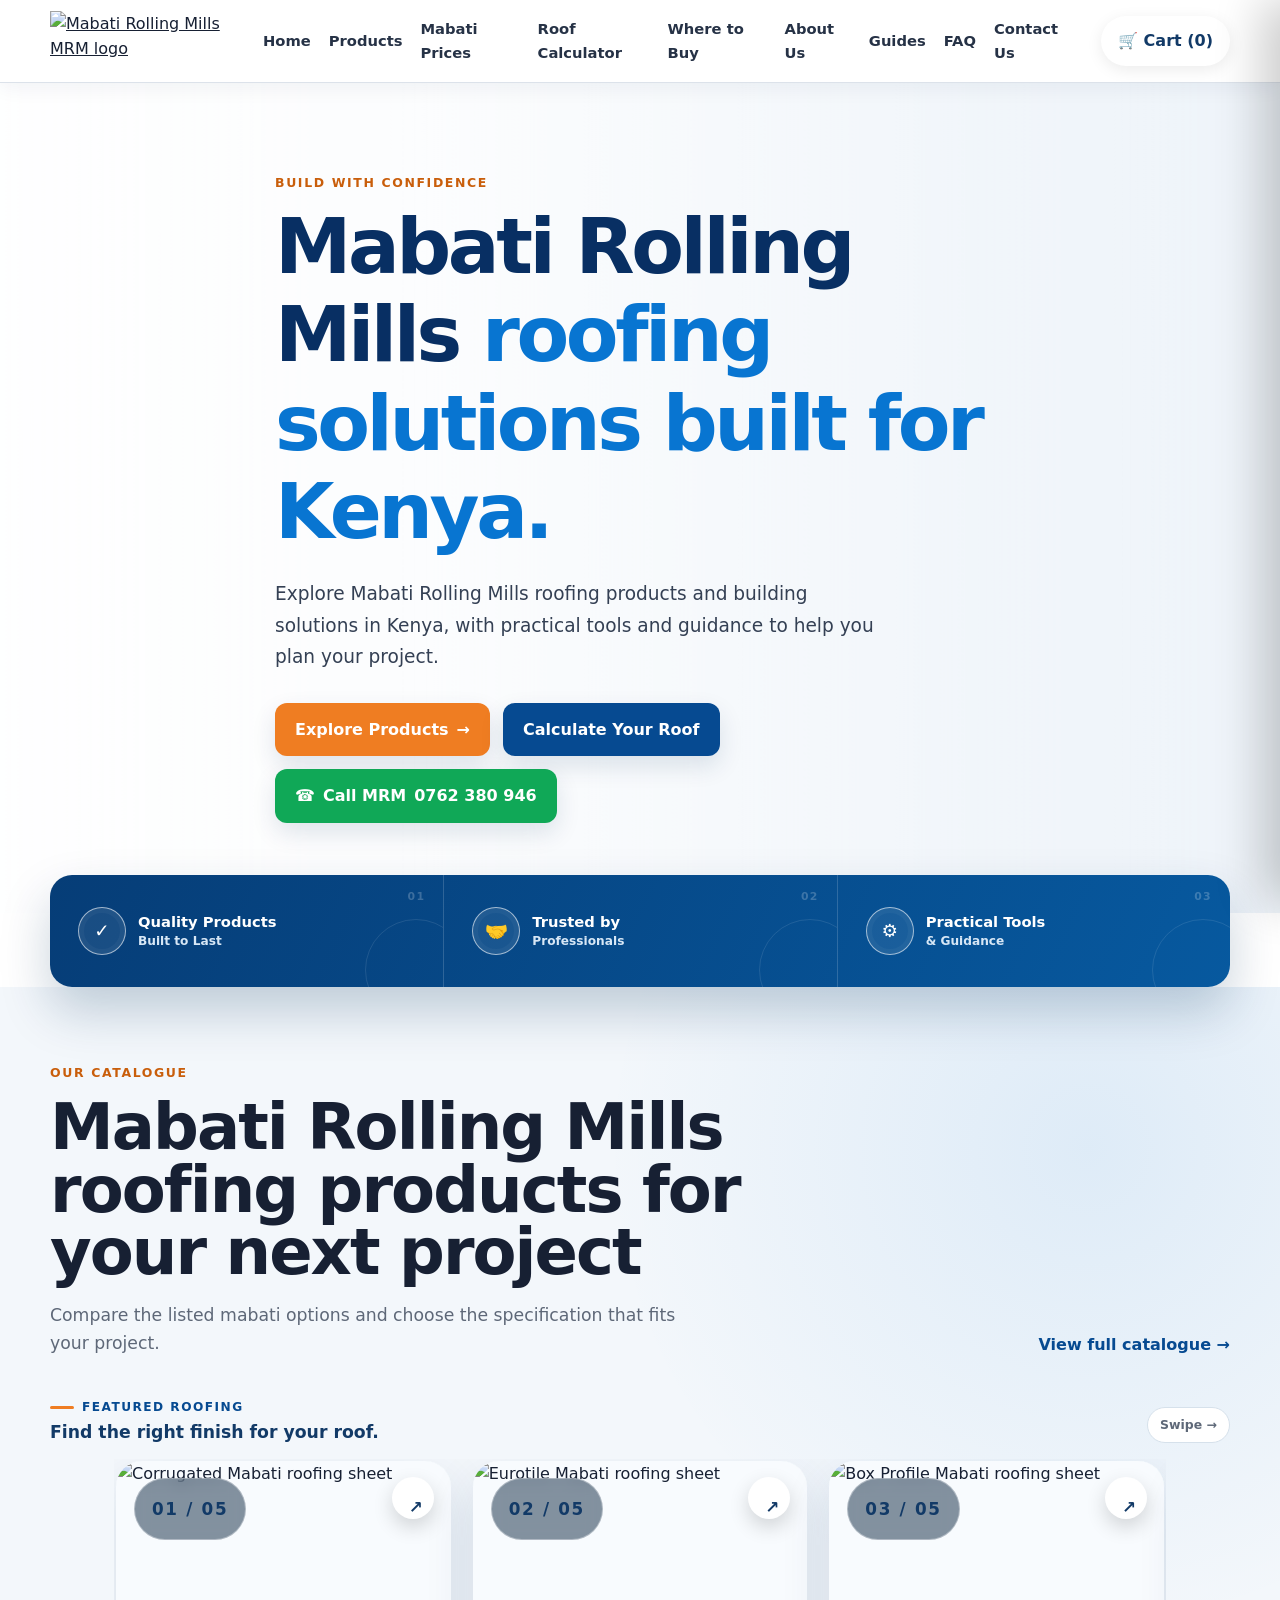
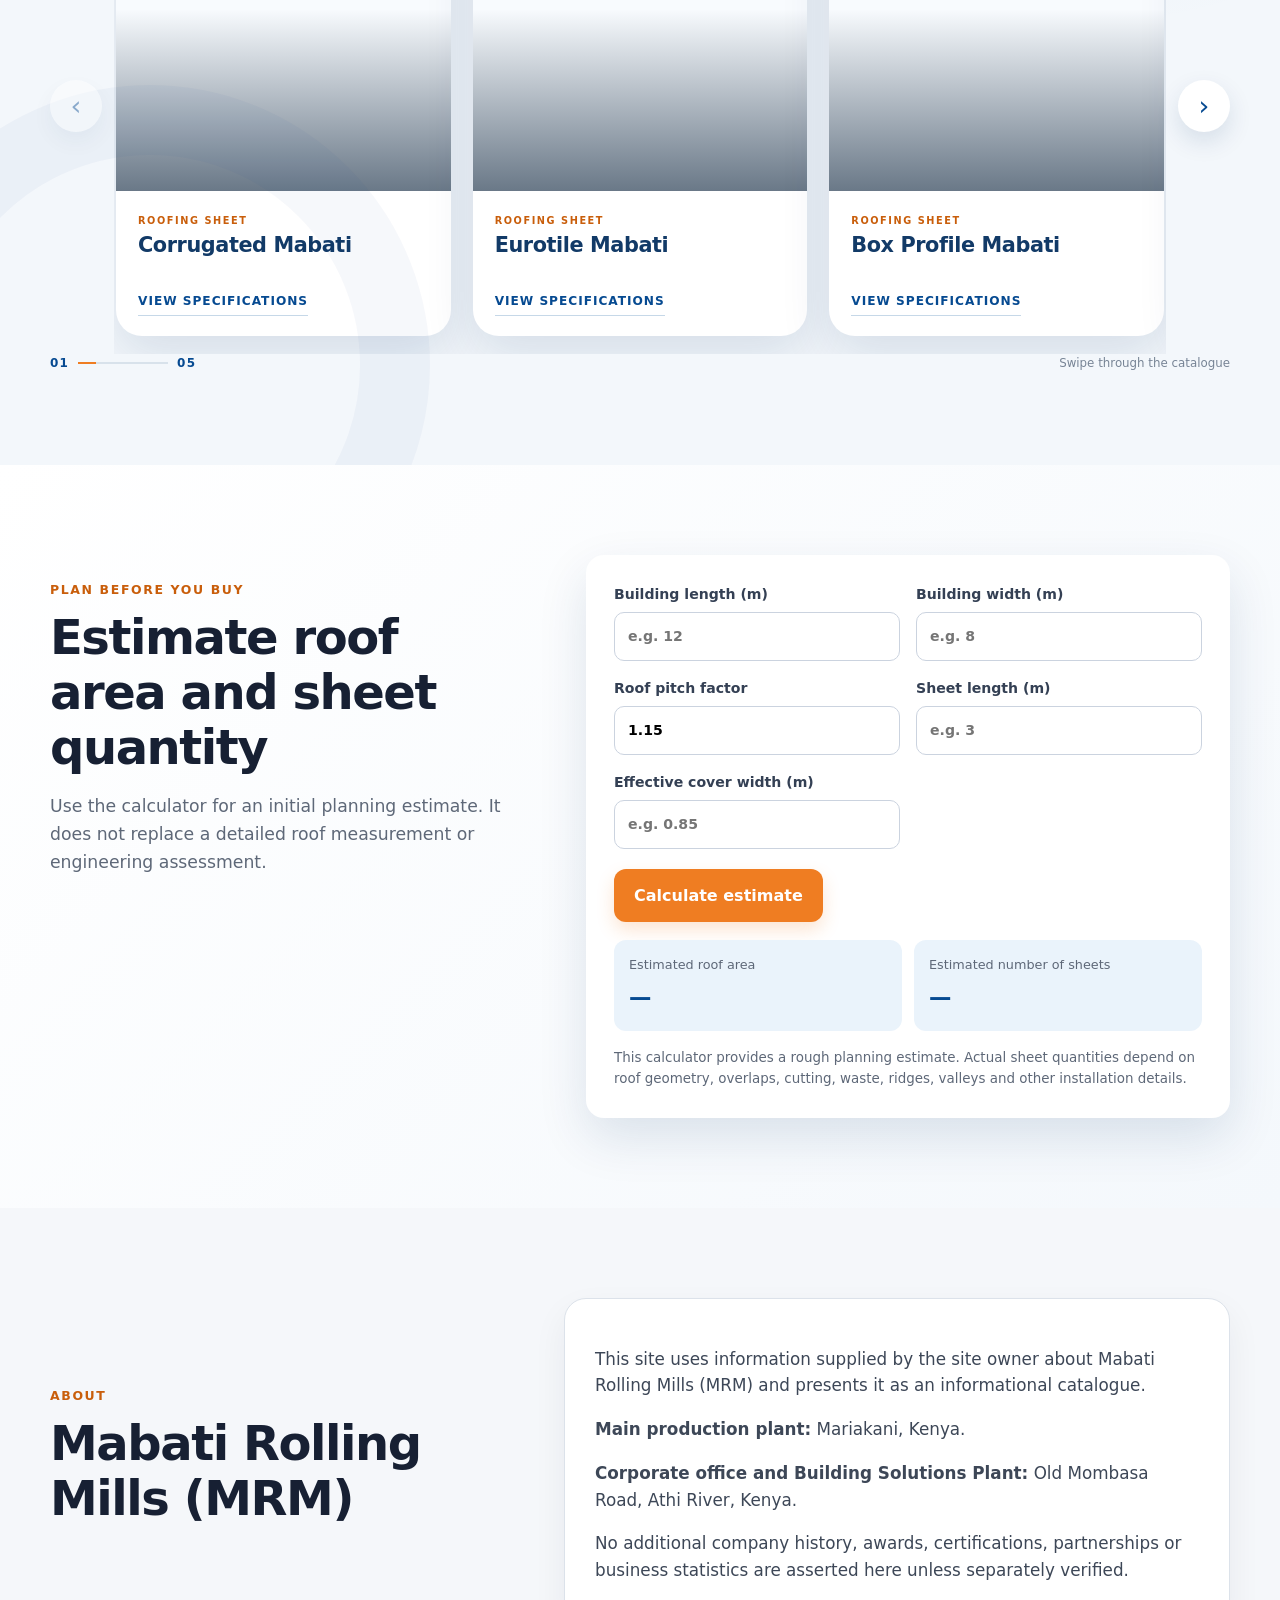
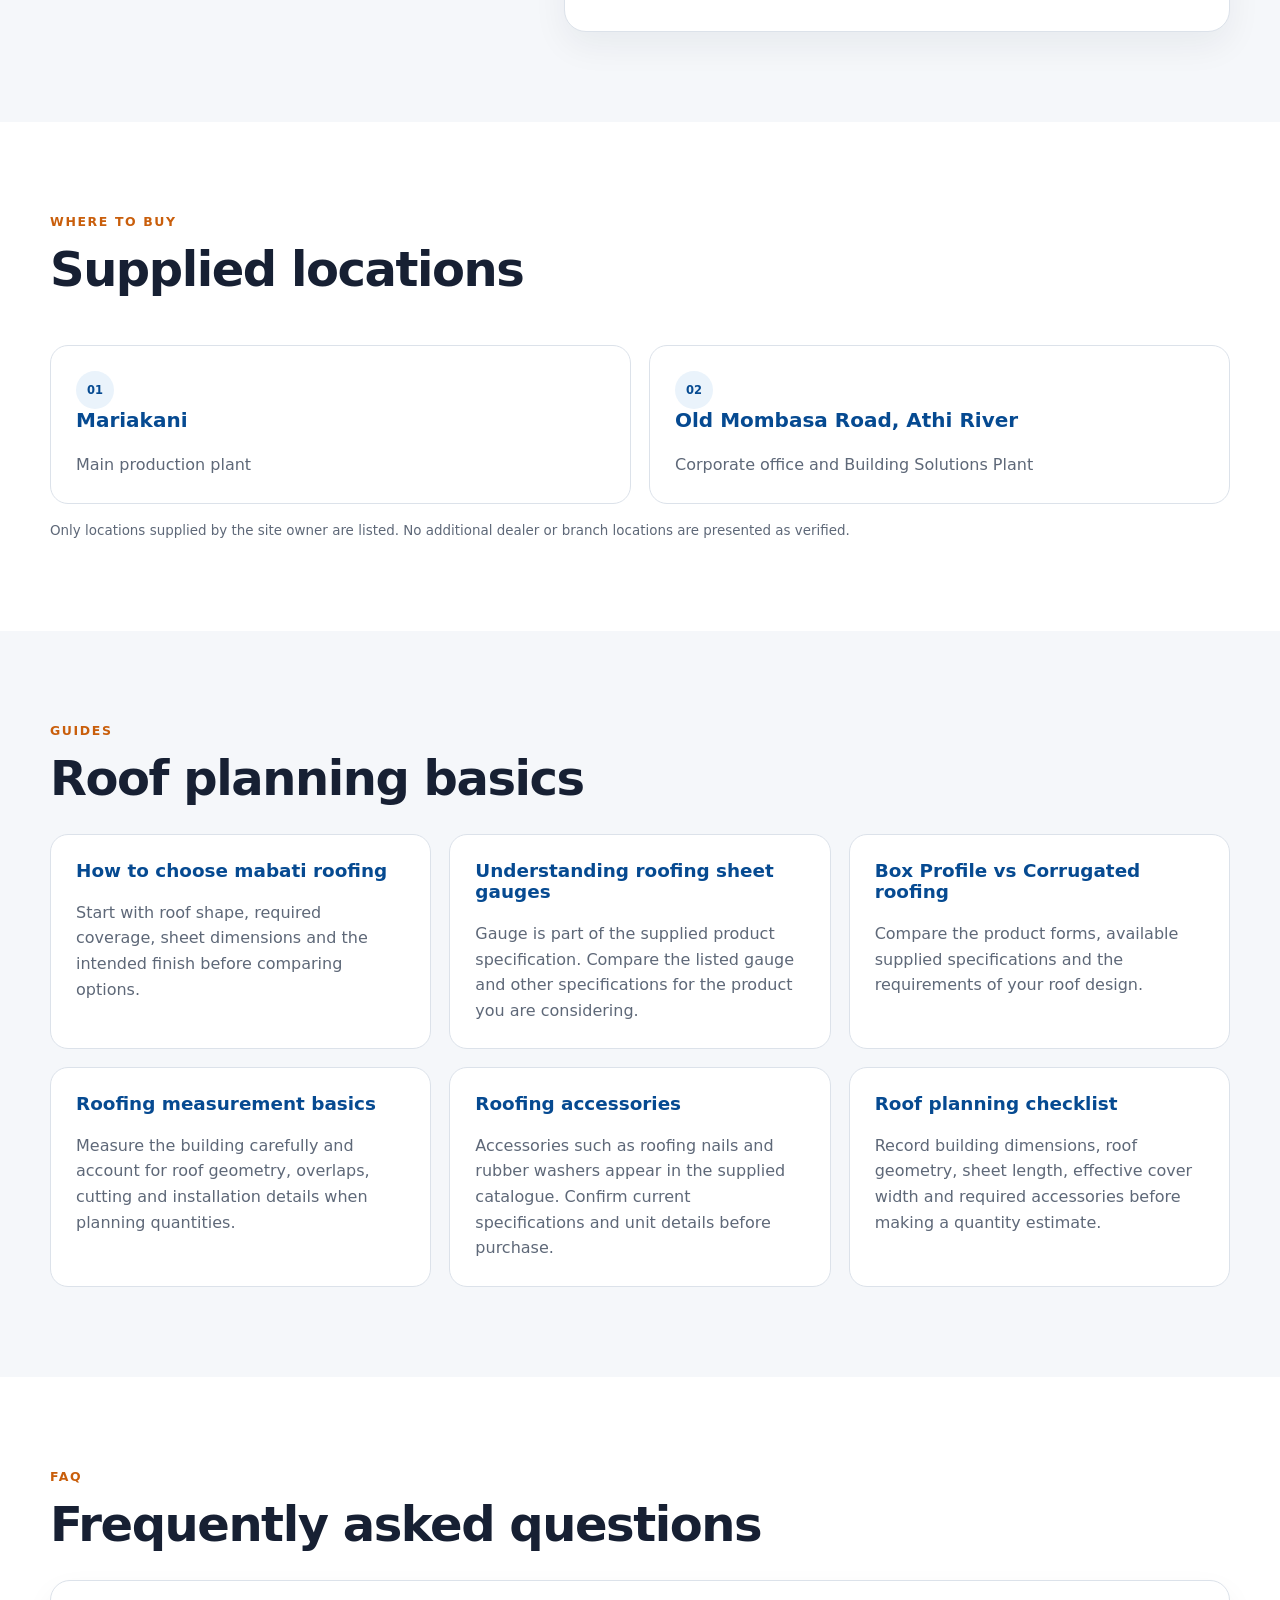
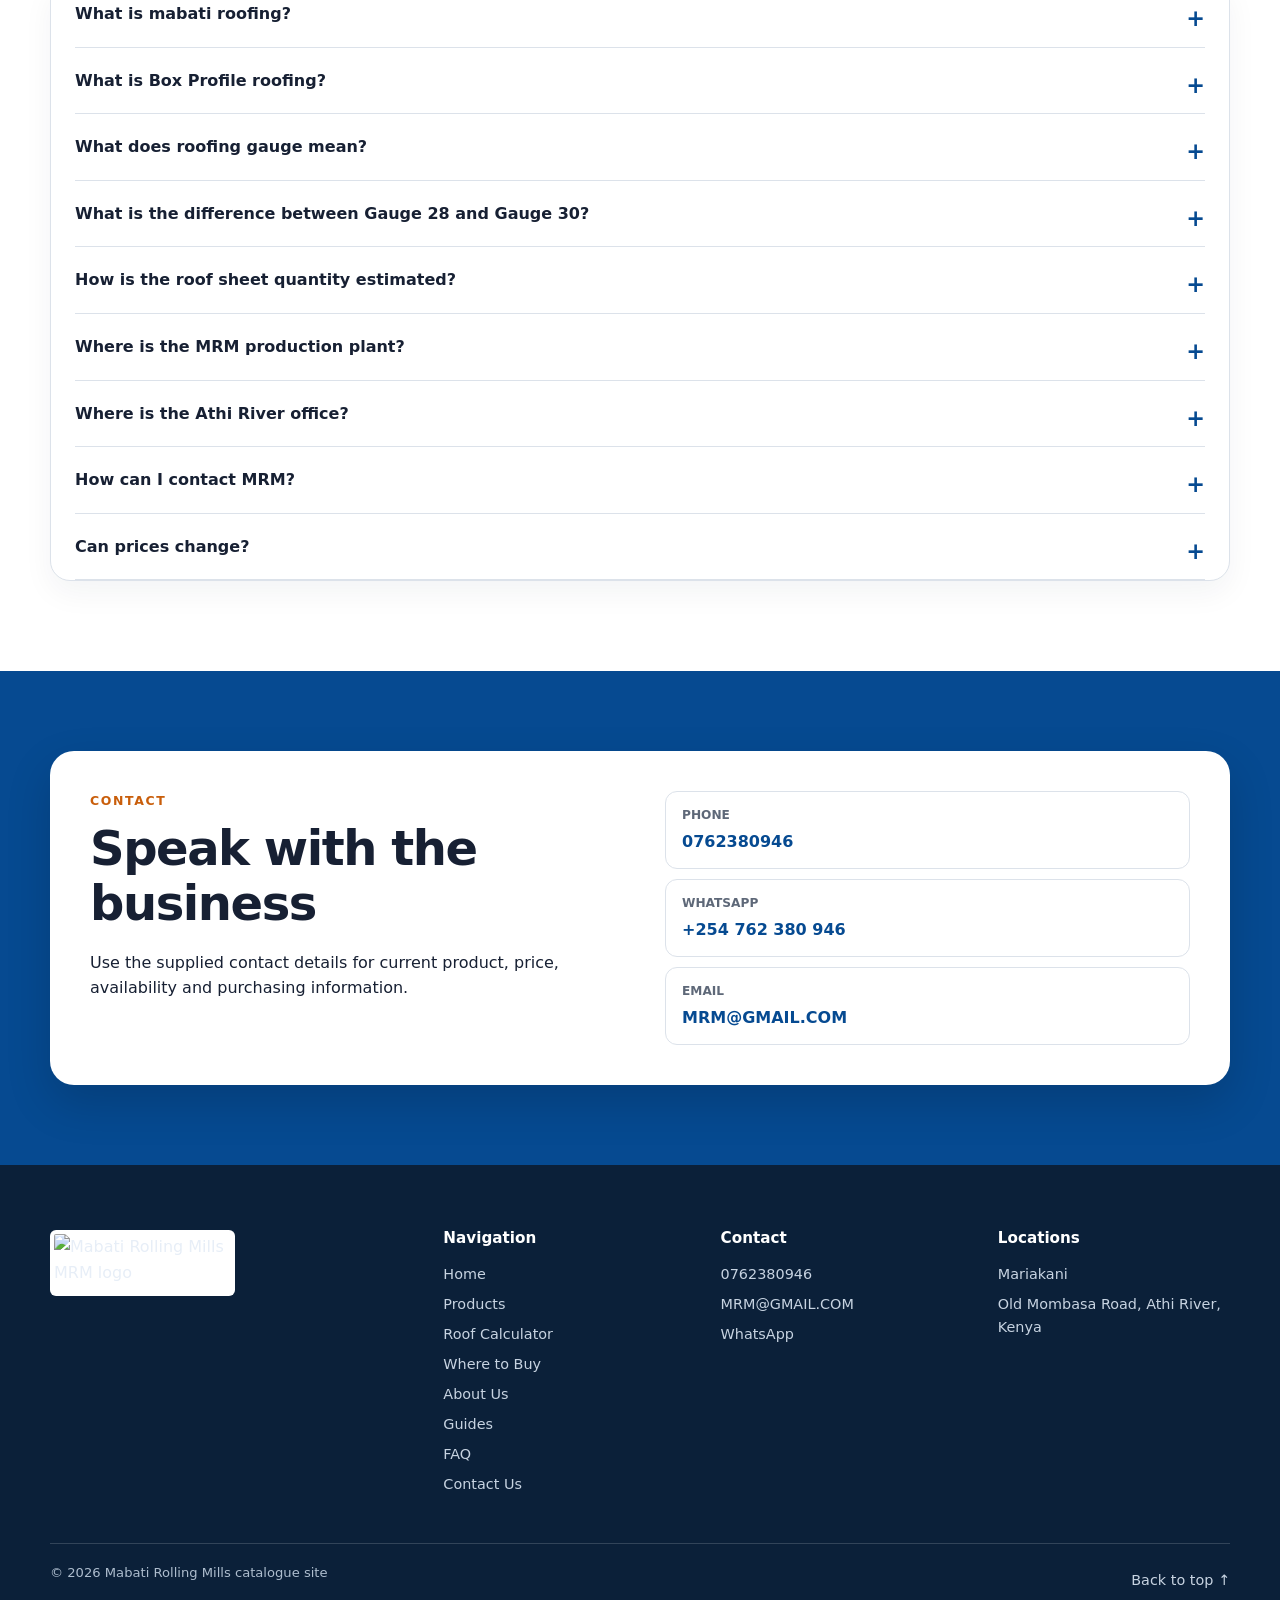
==== commit c5aeaefc: "Strengthen Mabati Rolling Mills Kenya search targeting" ====
--- a/index.html
+++ b/index.html
@@ -3,8 +3,8 @@
 <head>
   <meta charset="utf-8">
   <meta name="viewport" content="width=device-width, initial-scale=1">
-  <title>Mabati Rolling Mills | Quality Roofing &amp; Building Solutions in Kenya</title>
-  <meta name="description" content="Explore mabati roofing products and prices in Kenya, including Corrugated, Eurotile, Box Profile, Romantile and Versatile Mabati, plus roofing accessories and a roof planning calculator.">
+  <title>Mabati Rolling Mills Kenya | Roofing Sheets &amp; Building Solutions</title>
+  <meta name="description" content="Mabati Rolling Mills Kenya catalogue for roofing sheets and prices, including Corrugated, Eurotile, Box Profile, Romantile and Versatile Mabati, plus roofing accessories and a roof planning calculator.">
   <meta name="robots" content="index, follow">
   <link rel="canonical" href="https://mabatirollingmillskenya.co.ke/">
   <meta property="og:type" content="website">
@@ -24,7 +24,13 @@
   {"@context":"https://schema.org","@type":"WebSite","name":"Mabati Rolling Mills","url":"https://mabatirollingmillskenya.co.ke/"}
   </script>
   <script type="application/ld+json">
-  {"@context":"https://schema.org","@type":"Organization","name":"Mabati Rolling Mills (MRM)","logo":"https://i.postimg.cc/mgXwnTFB/Screenshot-2026-10-05-155810.png","telephone":"+254762380946","email":"MRM@GMAIL.COM"}
+  {"@context":"https://schema.org","@type":"Organization","name":"Mabati Rolling Mills (MRM)","logo":"https://i.postimg.cc/mgXwnTFB/Screenshot-2026-10-05-155810.png","telephone":"+254762380946","email":"MRM@GMAIL.COM","address":[{"@type":"PostalAddress","addressLocality":"Mariakani","addressCountry":"KE"},{"@type":"PostalAddress","streetAddress":"Old Mombasa Road","addressLocality":"Athi River","addressCountry":"KE"}],"contactPoint":{"@type":"ContactPoint","telephone":"+254762380946","email":"MRM@GMAIL.COM","contactType":"customer service"}}
+  </script>
+  <script type="application/ld+json">
+  {"@context":"https://schema.org","@type":"LocalBusiness","name":"Mabati Rolling Mills (MRM)","url":"https://mabatirollingmillskenya.co.ke/","logo":"https://i.postimg.cc/mgXwnTFB/Screenshot-2026-10-05-155810.png","telephone":"+254762380946","email":"MRM@GMAIL.COM","address":{"@type":"PostalAddress","addressLocality":"Mariakani","addressCountry":"KE"}}
+  </script>
+  <script type="application/ld+json">
+  {"@context":"https://schema.org","@type":"LocalBusiness","name":"Mabati Rolling Mills (MRM) — Athi River","url":"https://mabatirollingmillskenya.co.ke/#where-to-buy","telephone":"+254762380946","email":"MRM@GMAIL.COM","address":{"@type":"PostalAddress","streetAddress":"Old Mombasa Road","addressLocality":"Athi River","addressCountry":"KE"}}
   </script>
 </head>
 <body>
@@ -38,8 +44,8 @@
   </div></header>
   <main>
     <section class="hero" id="home"><div class="hero-image" aria-hidden="true"></div><div class="container hero-content">
-      <p class="eyebrow">Build with confidence</p><h1>Roofing solutions <span>built for Kenya.</span></h1>
-      <p class="hero-copy">Explore mabati roofing and building solutions from MRM, with practical tools and guidance to help you plan your project.</p>
+      <p class="eyebrow">Build with confidence</p><h1>Mabati Rolling Mills <span>roofing solutions built for Kenya.</span></h1>
+      <p class="hero-copy">Explore Mabati Rolling Mills roofing products and building solutions in Kenya, with practical tools and guidance to help you plan your project.</p>
       <div class="hero-actions"><a class="button button-primary" href="products.html">Explore Products <span aria-hidden="true">→</span></a><a class="button button-secondary" href="index.html#calculator">Calculate Your Roof</a><a class="button button-call" href="tel:0762380946"><span aria-hidden="true">☎</span> Call MRM <span class="call-number">0762 380 946</span></a></div>
     </div></section>
     <section class="benefits" aria-label="Site highlights"><div class="container benefit-grid">
@@ -48,7 +54,7 @@
       <div class="benefit-card"><span class="benefit-number">03</span><span class="benefit-icon" aria-hidden="true">⚙</span><div><strong>Practical Tools</strong><small>&amp; Guidance</small></div></div>
     </div></section>
     <section class="section section-soft products-showcase" id="products-preview"><div class="container">
-      <div class="section-heading"><div><p class="eyebrow">Our catalogue</p><h2>Roofing products for your next project</h2><p class="section-lead">Compare the listed mabati options and choose the specification that fits your project.</p></div><a class="text-link" href="products.html">View full catalogue →</a></div>
+      <div class="section-heading"><div><p class="eyebrow">Our catalogue</p><h2>Mabati Rolling Mills roofing products for your next project</h2><p class="section-lead">Compare the listed mabati options and choose the specification that fits your project.</p></div><a class="text-link" href="products.html">View full catalogue →</a></div>
       <div class="carousel-intro"><div><span class="carousel-kicker">Featured roofing</span><h3 class="carousel-title">Find the right finish for your roof.</h3></div><span class="carousel-hint">Swipe <span aria-hidden="true">→</span></span></div>
       <div class="carousel" data-carousel aria-label="Mabati product highlights"><button class="carousel-control prev" type="button" aria-label="Previous products">‹</button><div class="carousel-viewport" tabindex="0"><div class="carousel-track">
         <a class="product-slide" href="products.html"><div class="product-slide-image"><img src="https://i.postimg.cc/zfxBQkNg/Screenshot-2026-10-06-073845.png" width="900" height="600" loading="lazy" decoding="async" alt="Corrugated Mabati roofing sheet"><span class="slide-number">01 / 05</span><span class="slide-arrow" aria-hidden="true">↗</span></div><div class="product-slide-info"><small>ROOFING SHEET</small><strong>Corrugated Mabati</strong><span>View specifications</span></div></a>
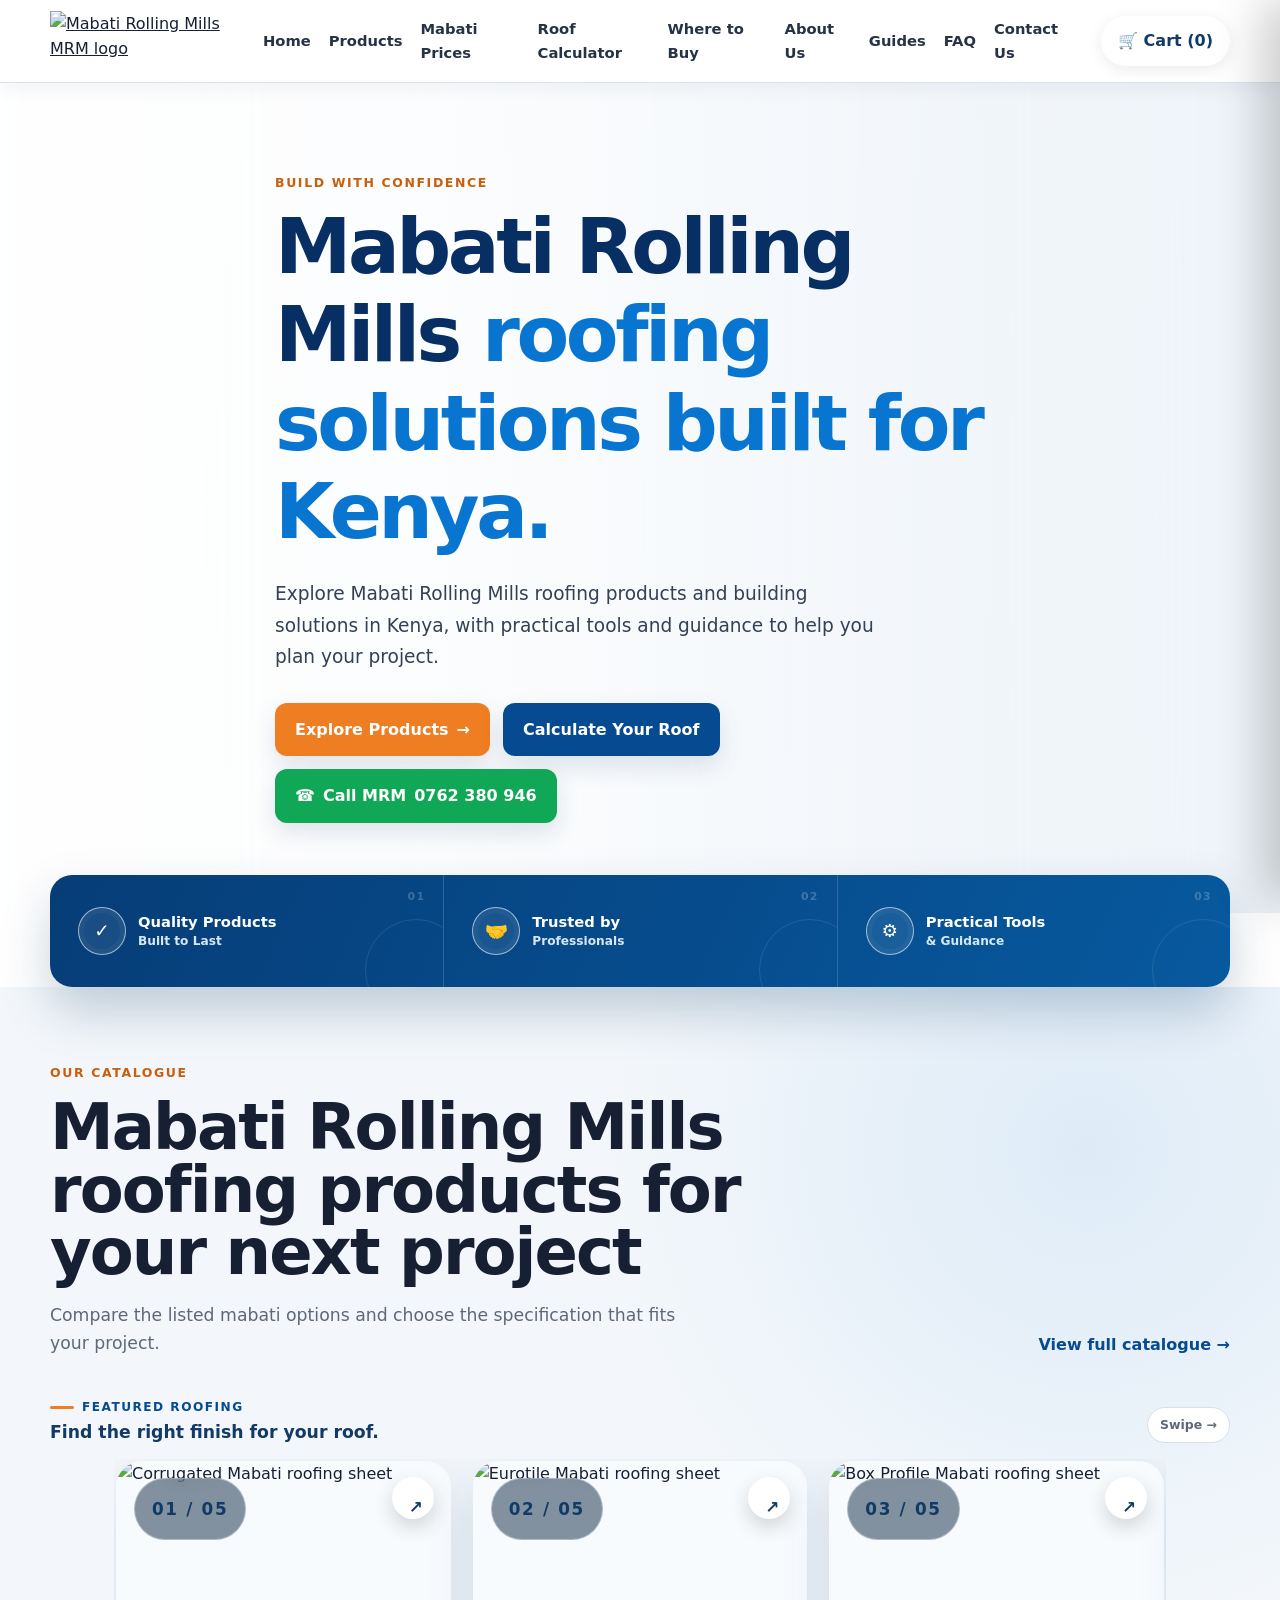
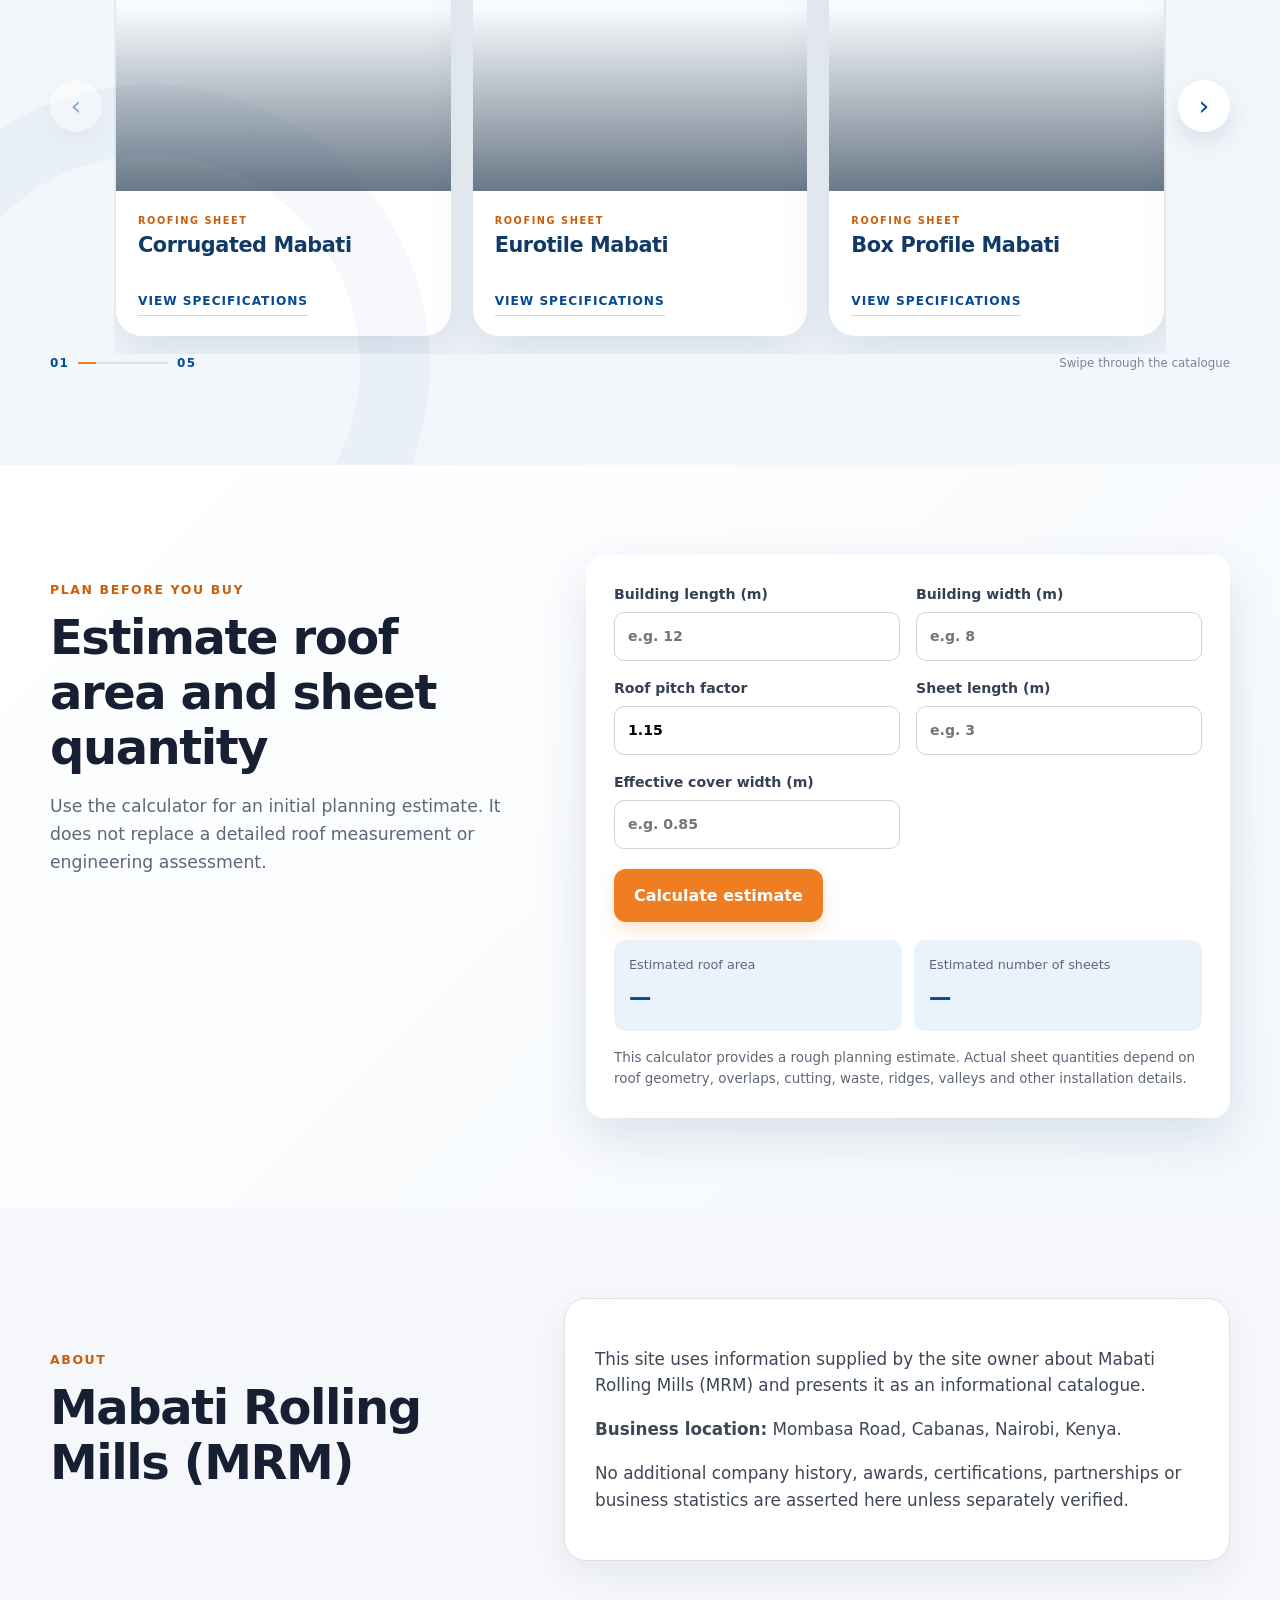
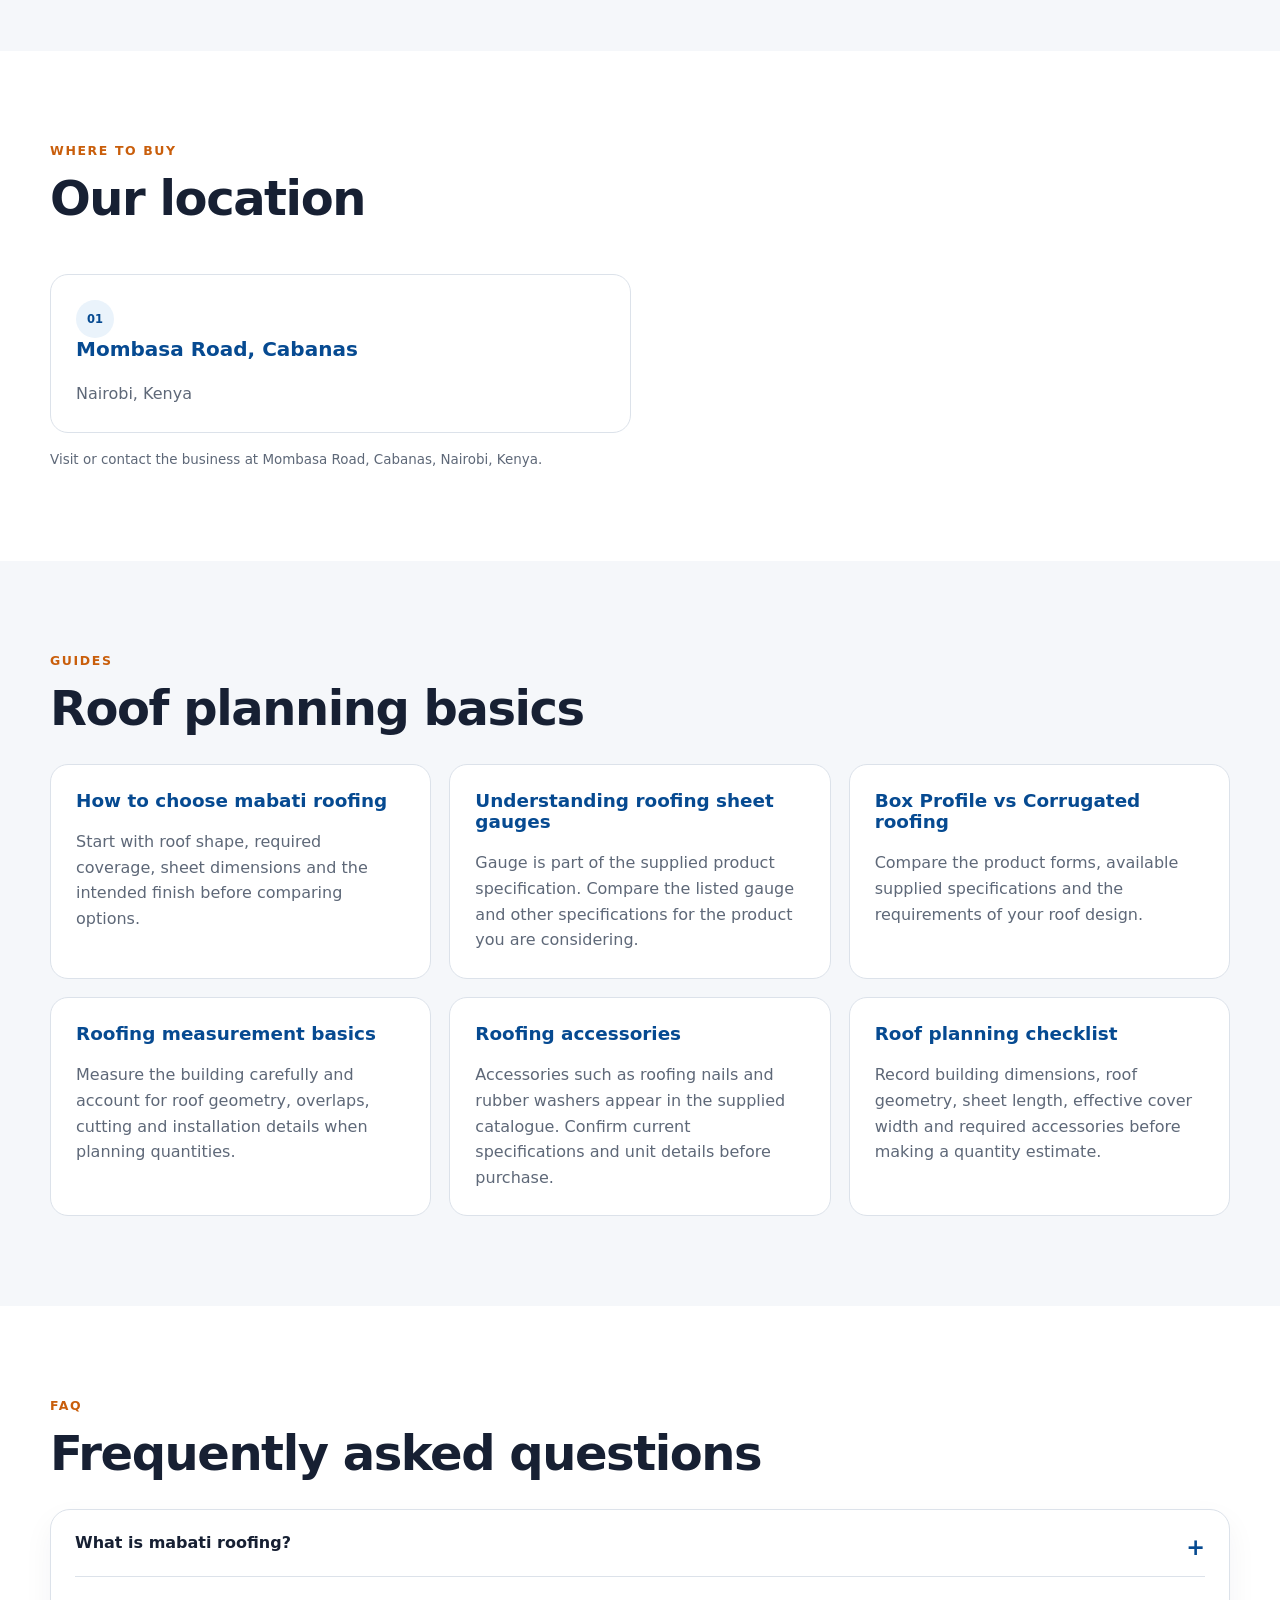
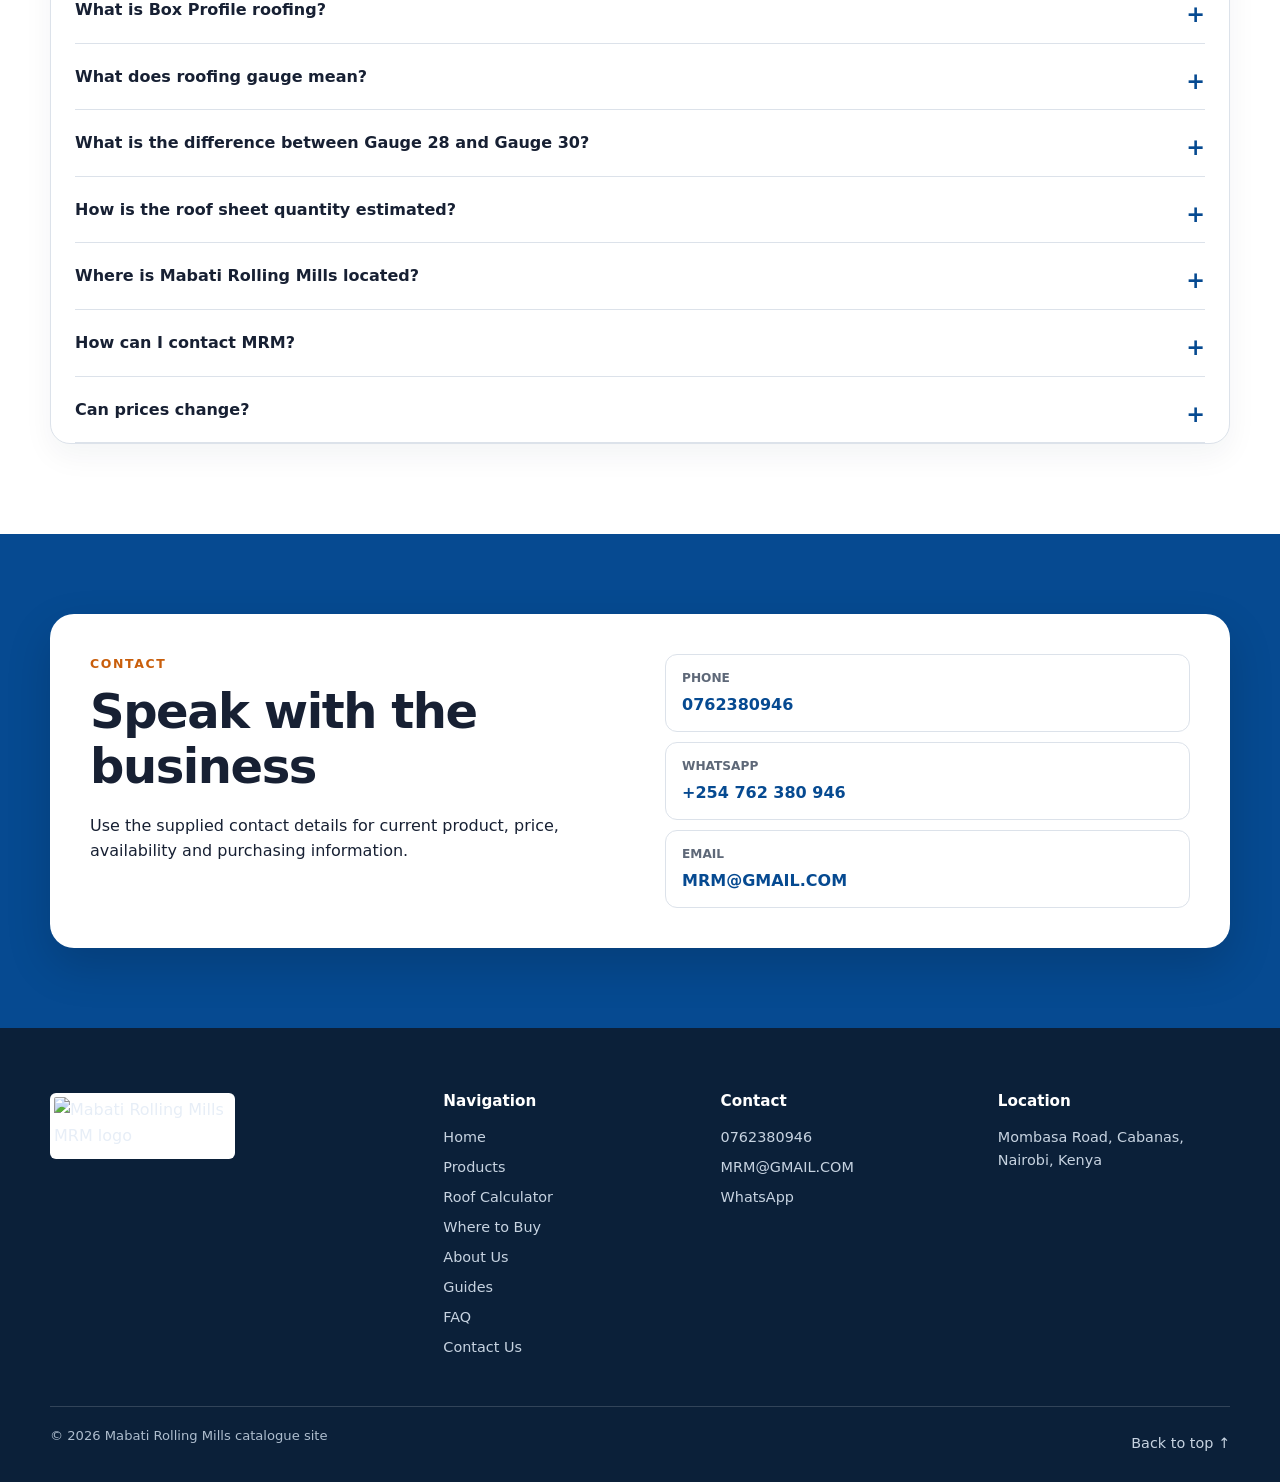
==== commit eeace86e: "Update business location to Mombasa Road, Cabanas" ====
--- a/index.html
+++ b/index.html
@@ -24,13 +24,13 @@
   {"@context":"https://schema.org","@type":"WebSite","name":"Mabati Rolling Mills","url":"https://mabatirollingmillskenya.co.ke/"}
   </script>
   <script type="application/ld+json">
-  {"@context":"https://schema.org","@type":"Organization","name":"Mabati Rolling Mills (MRM)","logo":"https://i.postimg.cc/mgXwnTFB/Screenshot-2026-10-05-155810.png","telephone":"+254762380946","email":"MRM@GMAIL.COM","address":[{"@type":"PostalAddress","addressLocality":"Mariakani","addressCountry":"KE"},{"@type":"PostalAddress","streetAddress":"Old Mombasa Road","addressLocality":"Athi River","addressCountry":"KE"}],"contactPoint":{"@type":"ContactPoint","telephone":"+254762380946","email":"MRM@GMAIL.COM","contactType":"customer service"}}
+  {"@context":"https://schema.org","@type":"Organization","name":"Mabati Rolling Mills (MRM)","logo":"https://i.postimg.cc/mgXwnTFB/Screenshot-2026-10-05-155810.png","telephone":"+254762380946","email":"MRM@GMAIL.COM","address":{"@type":"PostalAddress","streetAddress":"Mombasa Road, Cabanas","addressLocality":"Nairobi","addressCountry":"KE"},"contactPoint":{"@type":"ContactPoint","telephone":"+254762380946","email":"MRM@GMAIL.COM","contactType":"customer service"}}
   </script>
   <script type="application/ld+json">
-  {"@context":"https://schema.org","@type":"LocalBusiness","name":"Mabati Rolling Mills (MRM)","url":"https://mabatirollingmillskenya.co.ke/","logo":"https://i.postimg.cc/mgXwnTFB/Screenshot-2026-10-05-155810.png","telephone":"+254762380946","email":"MRM@GMAIL.COM","address":{"@type":"PostalAddress","addressLocality":"Mariakani","addressCountry":"KE"}}
+  {"@context":"https://schema.org","@type":"LocalBusiness","name":"Mabati Rolling Mills (MRM)","url":"https://mabatirollingmillskenya.co.ke/","logo":"https://i.postimg.cc/mgXwnTFB/Screenshot-2026-10-05-155810.png","telephone":"+254762380946","email":"MRM@GMAIL.COM","address":{"@type":"PostalAddress","streetAddress":"Mombasa Road, Cabanas","addressLocality":"Nairobi","addressCountry":"KE"}}
   </script>
   <script type="application/ld+json">
-  {"@context":"https://schema.org","@type":"LocalBusiness","name":"Mabati Rolling Mills (MRM) — Athi River","url":"https://mabatirollingmillskenya.co.ke/#where-to-buy","telephone":"+254762380946","email":"MRM@GMAIL.COM","address":{"@type":"PostalAddress","streetAddress":"Old Mombasa Road","addressLocality":"Athi River","addressCountry":"KE"}}
+  {"@context":"https://schema.org","@type":"LocalBusiness","name":"Mabati Rolling Mills (MRM) — Nairobi","url":"https://mabatirollingmillskenya.co.ke/#where-to-buy","telephone":"+254762380946","email":"MRM@GMAIL.COM","address":{"@type":"PostalAddress","streetAddress":"Mombasa Road, Cabanas","addressLocality":"Nairobi","addressCountry":"KE"}}
   </script>
 </head>
 <body>
@@ -74,8 +74,8 @@
         <label>Effective cover width (m)<input id="cover-width" type="number" min="0.01" step="0.001" placeholder="e.g. 0.85"></label>
       </div><button class="button button-primary" type="submit">Calculate estimate</button><div class="calculator-results" id="calculator-results" aria-live="polite"><div><span>Estimated roof area</span><strong id="area-result">—</strong></div><div><span>Estimated number of sheets</span><strong id="sheet-result">—</strong></div></div><p class="small-note">This calculator provides a rough planning estimate. Actual sheet quantities depend on roof geometry, overlaps, cutting, waste, ridges, valleys and other installation details.</p></form>
     </div></section>
-    <section class="section section-soft about-section" id="about"><div class="container two-column"><div><p class="eyebrow">About</p><h2>Mabati Rolling Mills (MRM)</h2></div><div class="prose"><p>This site uses information supplied by the site owner about Mabati Rolling Mills (MRM) and presents it as an informational catalogue.</p><p><strong>Main production plant:</strong> Mariakani, Kenya.</p><p><strong>Corporate office and Building Solutions Plant:</strong> Old Mombasa Road, Athi River, Kenya.</p><p>No additional company history, awards, certifications, partnerships or business statistics are asserted here unless separately verified.</p></div></div></section>
-    <section class="section locations-section" id="where-to-buy"><div class="container"><div class="section-heading"><div><p class="eyebrow">Where to buy</p><h2>Supplied locations</h2></div></div><div class="location-grid"><article class="info-card"><span class="card-icon">01</span><h3>Mariakani</h3><p>Main production plant</p></article><article class="info-card"><span class="card-icon">02</span><h3>Old Mombasa Road, Athi River</h3><p>Corporate office and Building Solutions Plant</p></article></div><p class="small-note">Only locations supplied by the site owner are listed. No additional dealer or branch locations are presented as verified.</p></div></section>
+    <section class="section section-soft about-section" id="about"><div class="container two-column"><div><p class="eyebrow">About</p><h2>Mabati Rolling Mills (MRM)</h2></div><div class="prose"><p>This site uses information supplied by the site owner about Mabati Rolling Mills (MRM) and presents it as an informational catalogue.</p><p><strong>Business location:</strong> Mombasa Road, Cabanas, Nairobi, Kenya.</p><p>No additional company history, awards, certifications, partnerships or business statistics are asserted here unless separately verified.</p></div></div></section>
+    <section class="section locations-section" id="where-to-buy"><div class="container"><div class="section-heading"><div><p class="eyebrow">Where to buy</p><h2>Our location</h2></div></div><div class="location-grid"><article class="info-card"><span class="card-icon">01</span><h3>Mombasa Road, Cabanas</h3><p>Nairobi, Kenya</p></article></div><p class="small-note">Visit or contact the business at Mombasa Road, Cabanas, Nairobi, Kenya.</p></div></section>
     <section class="section section-soft guides-section" id="guides"><div class="container"><p class="eyebrow">Guides</p><h2>Roof planning basics</h2><div class="guide-grid">
       <article class="guide-card"><h3>How to choose mabati roofing</h3><p>Start with roof shape, required coverage, sheet dimensions and the intended finish before comparing options.</p></article>
       <article class="guide-card"><h3>Understanding roofing sheet gauges</h3><p>Gauge is part of the supplied product specification. Compare the listed gauge and other specifications for the product you are considering.</p></article>
@@ -90,14 +90,14 @@
       <details><summary>What does roofing gauge mean?</summary><p>Gauge is a product specification used in the supplied catalogue. The catalogue lists different products at Gauge 28 and Gauge 30.</p></details>
       <details><summary>What is the difference between Gauge 28 and Gauge 30?</summary><p>The supplied catalogue identifies them as different gauge specifications. For exact product characteristics beyond the supplied catalogue, confirm with the business.</p></details>
       <details><summary>How is the roof sheet quantity estimated?</summary><p>The planning calculator uses area = length × width × pitch factor, then estimates sheets as ceiling(area ÷ (sheet length × effective cover width)).</p></details>
-      <details><summary>Where is the MRM production plant?</summary><p>The supplied location is Mariakani, Kenya.</p></details>
-      <details><summary>Where is the Athi River office?</summary><p>The supplied location is Old Mombasa Road, Athi River, Kenya.</p></details>
+      <details><summary>Where is Mabati Rolling Mills located?</summary><p>The business location is Mombasa Road, Cabanas, Nairobi, Kenya.</p></details>
+      
       <details><summary>How can I contact MRM?</summary><p>Call 0762380946, use WhatsApp at +254 762 380 946, or email MRM@GMAIL.COM.</p></details>
       <details><summary>Can prices change?</summary><p>Yes. Prices shown are supplied catalogue listings and may change. Confirm current price, availability, colour and purchasing details with the business before making payment or collection arrangements.</p></details>
     </div></div></section>
     <section class="section contact-section" id="contact"><div class="container contact-card"><div><p class="eyebrow">Contact</p><h2>Speak with the business</h2><p>Use the supplied contact details for current product, price, availability and purchasing information.</p></div><div class="contact-links"><a href="tel:0762380946"><span>Phone</span><strong>0762380946</strong></a><a href="https://wa.me/254762380946" target="_blank" rel="noopener noreferrer"><span>WhatsApp</span><strong>+254 762 380 946</strong></a><a href="mailto:MRM@GMAIL.COM"><span>Email</span><strong>MRM@GMAIL.COM</strong></a></div></div></section>
   </main>
-  <footer class="site-footer"><div class="container footer-grid"><div><img src="https://i.postimg.cc/mgXwnTFB/Screenshot-2026-10-05-155810.png" width="220" height="72" loading="lazy" decoding="async" alt="Mabati Rolling Mills MRM logo"></div><div><h3>Navigation</h3><a href="index.html#home">Home</a><a href="products.html">Products</a><a href="index.html#calculator">Roof Calculator</a><a href="index.html#where-to-buy">Where to Buy</a><a href="index.html#about">About Us</a><a href="index.html#guides">Guides</a><a href="index.html#faq">FAQ</a><a href="index.html#contact">Contact Us</a></div><div><h3>Contact</h3><a href="tel:0762380946">0762380946</a><a href="mailto:MRM@GMAIL.COM">MRM@GMAIL.COM</a><a href="https://wa.me/254762380946" target="_blank" rel="noopener noreferrer">WhatsApp</a></div><div><h3>Locations</h3><p>Mariakani</p><p>Old Mombasa Road, Athi River, Kenya</p></div></div><div class="container footer-bottom"><span>© 2026 Mabati Rolling Mills catalogue site</span><a href="#top">Back to top ↑</a></div></footer>
+  <footer class="site-footer"><div class="container footer-grid"><div><img src="https://i.postimg.cc/mgXwnTFB/Screenshot-2026-10-05-155810.png" width="220" height="72" loading="lazy" decoding="async" alt="Mabati Rolling Mills MRM logo"></div><div><h3>Navigation</h3><a href="index.html#home">Home</a><a href="products.html">Products</a><a href="index.html#calculator">Roof Calculator</a><a href="index.html#where-to-buy">Where to Buy</a><a href="index.html#about">About Us</a><a href="index.html#guides">Guides</a><a href="index.html#faq">FAQ</a><a href="index.html#contact">Contact Us</a></div><div><h3>Contact</h3><a href="tel:0762380946">0762380946</a><a href="mailto:MRM@GMAIL.COM">MRM@GMAIL.COM</a><a href="https://wa.me/254762380946" target="_blank" rel="noopener noreferrer">WhatsApp</a></div><div><h3>Location</h3><p>Mombasa Road, Cabanas, Nairobi, Kenya</p></div></div><div class="container footer-bottom"><span>© 2026 Mabati Rolling Mills catalogue site</span><a href="#top">Back to top ↑</a></div></footer>
   <script src="script.js" defer></script>
 </body>
 </html>
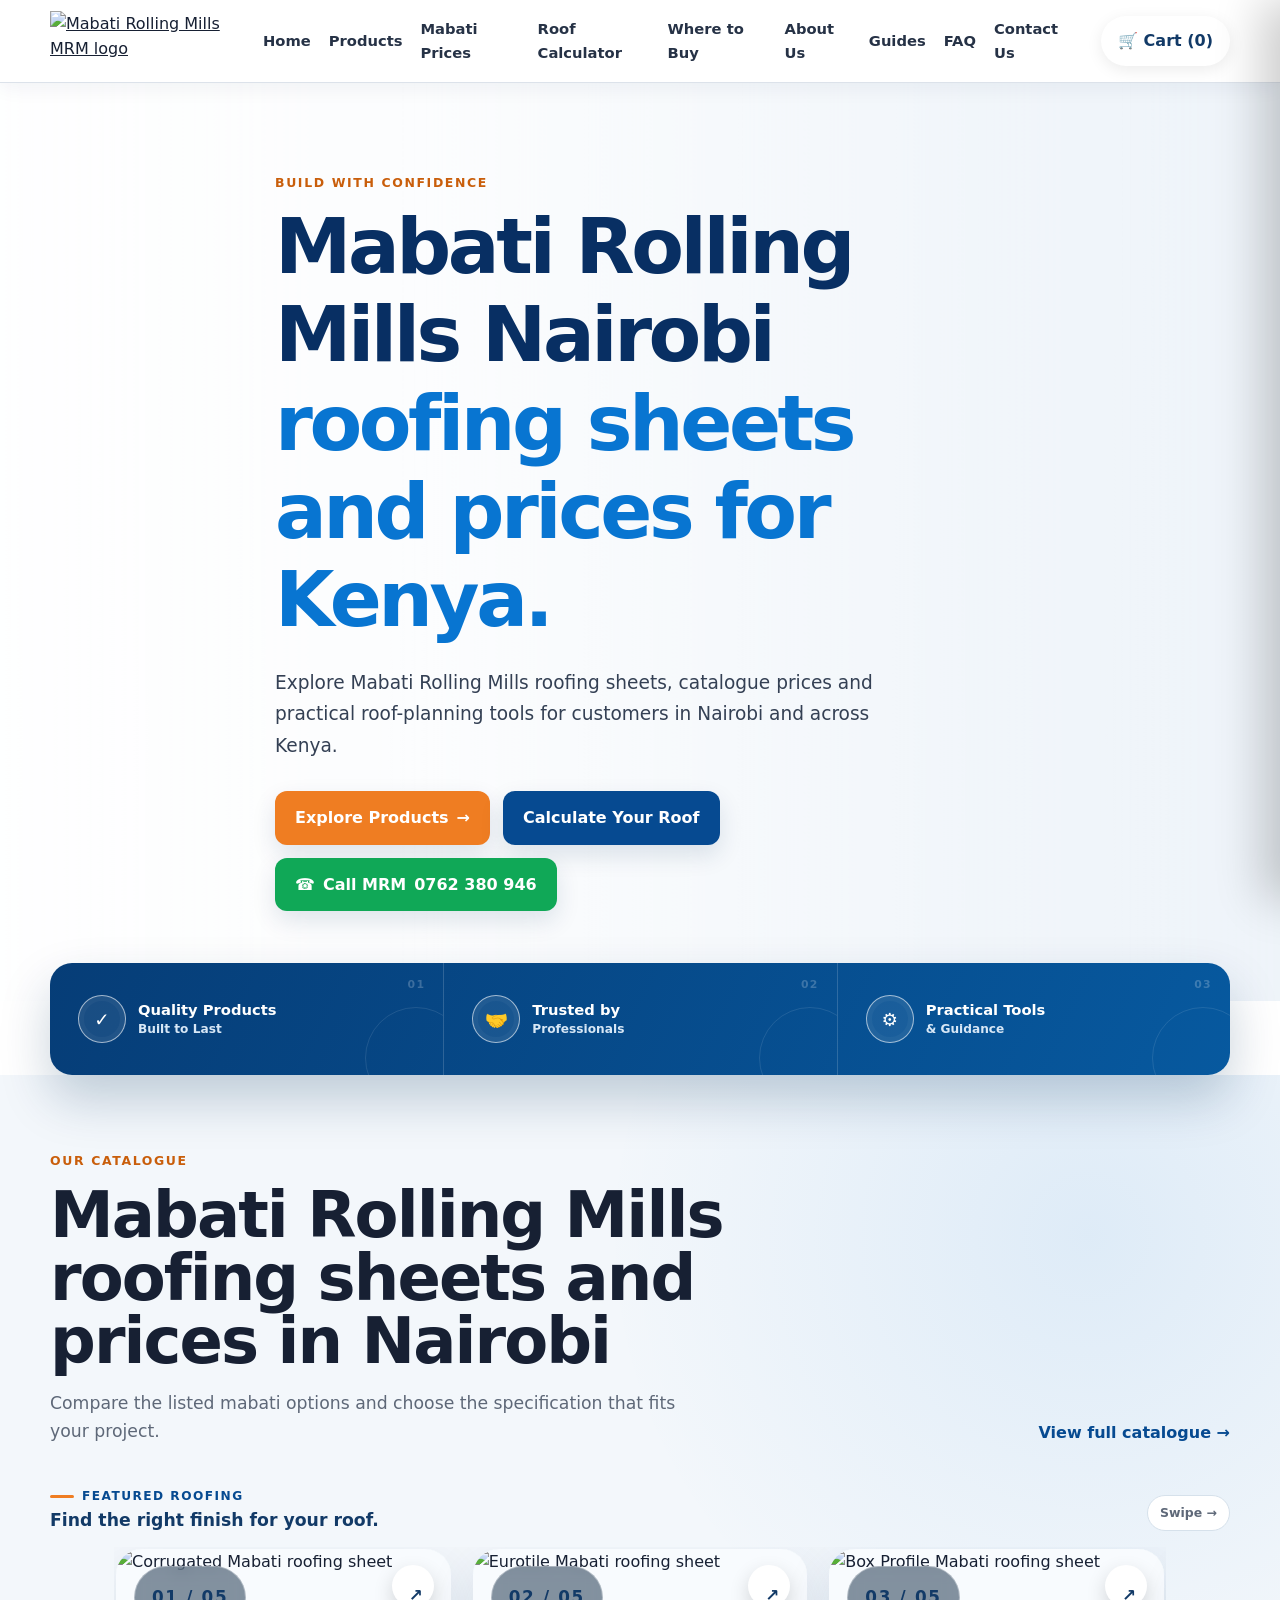
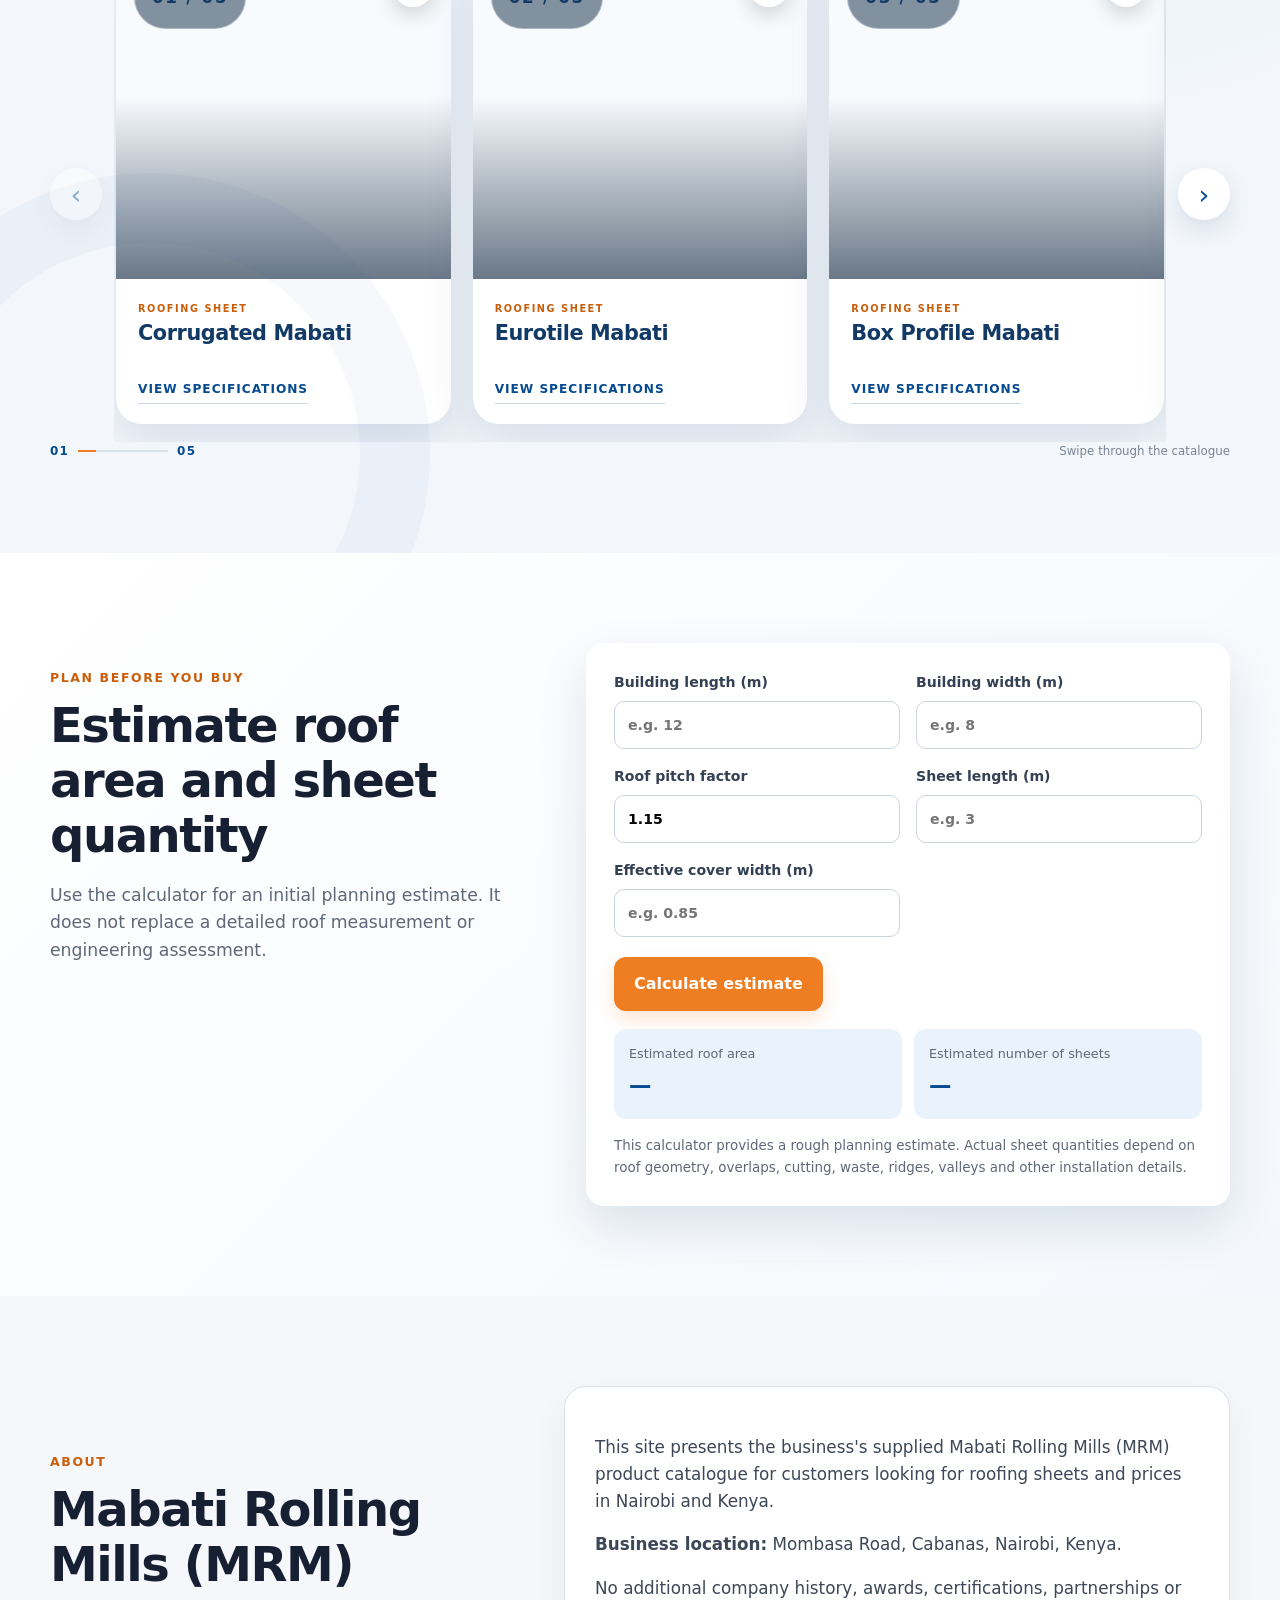
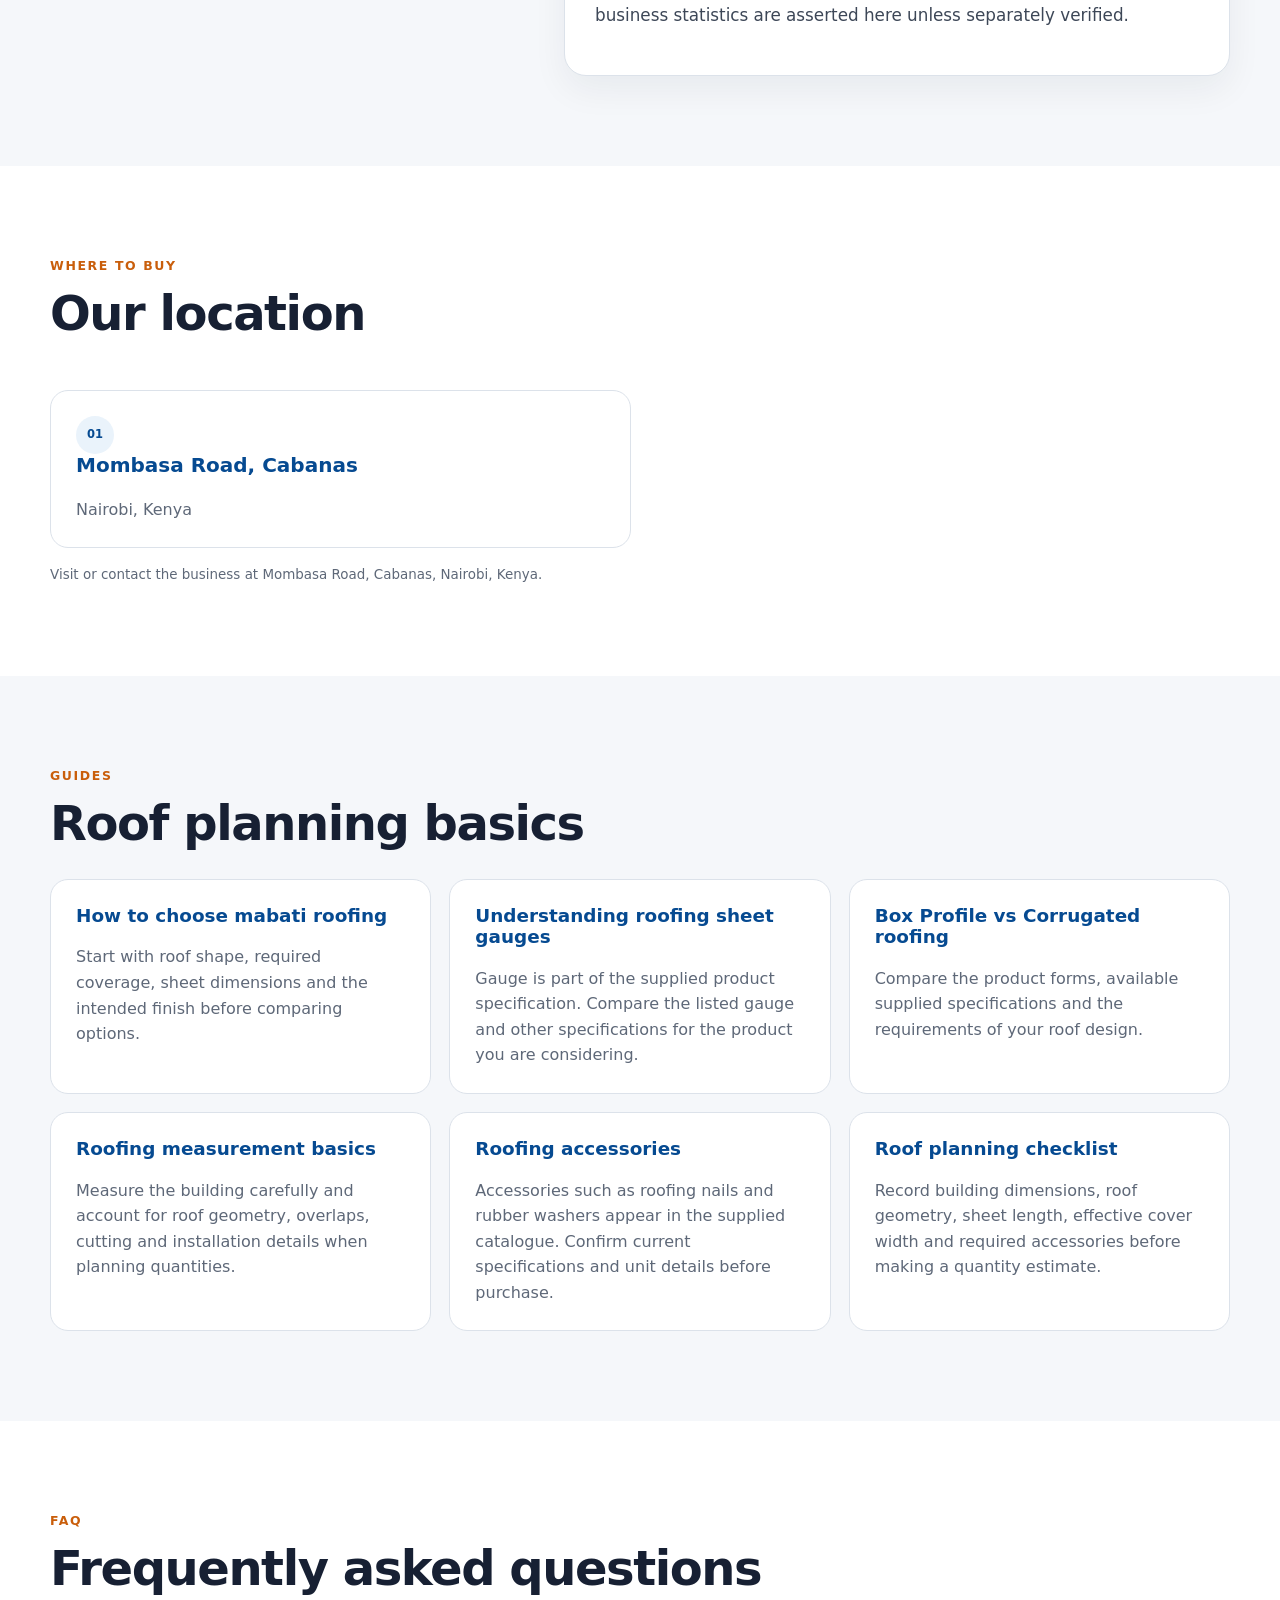
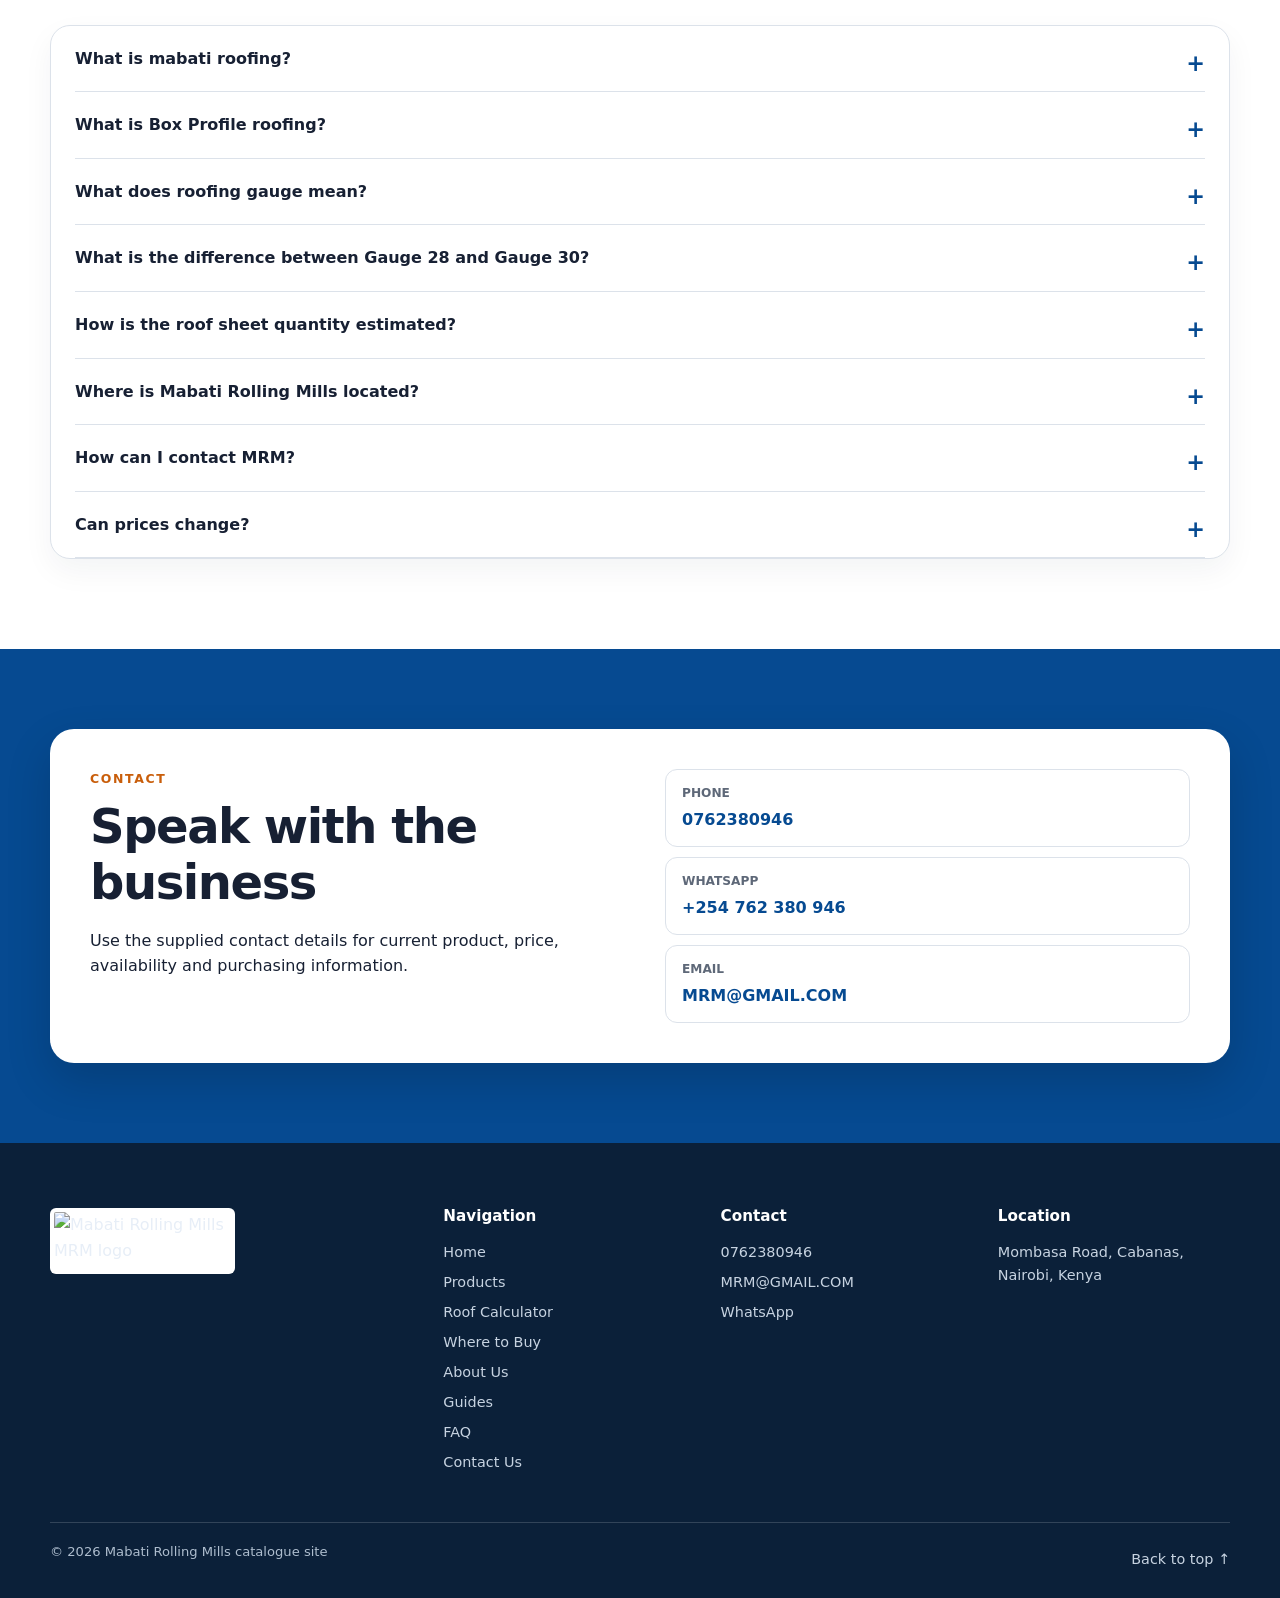
==== commit 0d8bfe57: "Strengthen local Nairobi SEO targeting" ====
--- a/index.html
+++ b/index.html
@@ -3,13 +3,13 @@
 <head>
   <meta charset="utf-8">
   <meta name="viewport" content="width=device-width, initial-scale=1">
-  <title>Mabati Rolling Mills Kenya | Roofing Sheets &amp; Building Solutions</title>
-  <meta name="description" content="Mabati Rolling Mills Kenya catalogue for roofing sheets and prices, including Corrugated, Eurotile, Box Profile, Romantile and Versatile Mabati, plus roofing accessories and a roof planning calculator.">
+  <title>Mabati Rolling Mills Nairobi | Roofing Sheets &amp; Prices Kenya</title>
+  <meta name="description" content="Mabati Rolling Mills Nairobi catalogue for roofing sheets and prices in Kenya. Browse Corrugated, Eurotile, Box Profile, Romantile and Versatile Mabati plus roofing accessories and a roof planning calculator.">
   <meta name="robots" content="index, follow">
   <link rel="canonical" href="https://mabatirollingmillskenya.co.ke/">
   <meta property="og:type" content="website">
-  <meta property="og:title" content="Mabati Rolling Mills | Roofing &amp; Building Solutions in Kenya">
-  <meta property="og:description" content="Mabati roofing and building-solution information, product catalogue and roof planning tools for Kenya.">
+  <meta property="og:title" content="Mabati Rolling Mills Nairobi | Roofing Sheets &amp; Prices Kenya">
+  <meta property="og:description" content="Browse Mabati Rolling Mills roofing sheets, prices and product information for customers in Nairobi and Kenya.">
   <meta property="og:url" content="https://mabatirollingmillskenya.co.ke/">
   <meta property="og:image" content="https://i.postimg.cc/RC8DfPhP/Screenshot-2026-10-06-114058.png">
   <meta name="twitter:card" content="summary_large_image">
@@ -44,8 +44,8 @@
   </div></header>
   <main>
     <section class="hero" id="home"><div class="hero-image" aria-hidden="true"></div><div class="container hero-content">
-      <p class="eyebrow">Build with confidence</p><h1>Mabati Rolling Mills <span>roofing solutions built for Kenya.</span></h1>
-      <p class="hero-copy">Explore Mabati Rolling Mills roofing products and building solutions in Kenya, with practical tools and guidance to help you plan your project.</p>
+      <p class="eyebrow">Build with confidence</p><h1>Mabati Rolling Mills Nairobi <span>roofing sheets and prices for Kenya.</span></h1>
+      <p class="hero-copy">Explore Mabati Rolling Mills roofing sheets, catalogue prices and practical roof-planning tools for customers in Nairobi and across Kenya.</p>
       <div class="hero-actions"><a class="button button-primary" href="products.html">Explore Products <span aria-hidden="true">→</span></a><a class="button button-secondary" href="index.html#calculator">Calculate Your Roof</a><a class="button button-call" href="tel:0762380946"><span aria-hidden="true">☎</span> Call MRM <span class="call-number">0762 380 946</span></a></div>
     </div></section>
     <section class="benefits" aria-label="Site highlights"><div class="container benefit-grid">
@@ -54,7 +54,7 @@
       <div class="benefit-card"><span class="benefit-number">03</span><span class="benefit-icon" aria-hidden="true">⚙</span><div><strong>Practical Tools</strong><small>&amp; Guidance</small></div></div>
     </div></section>
     <section class="section section-soft products-showcase" id="products-preview"><div class="container">
-      <div class="section-heading"><div><p class="eyebrow">Our catalogue</p><h2>Mabati Rolling Mills roofing products for your next project</h2><p class="section-lead">Compare the listed mabati options and choose the specification that fits your project.</p></div><a class="text-link" href="products.html">View full catalogue →</a></div>
+      <div class="section-heading"><div><p class="eyebrow">Our catalogue</p><h2>Mabati Rolling Mills roofing sheets and prices in Nairobi</h2><p class="section-lead">Compare the listed mabati options and choose the specification that fits your project.</p></div><a class="text-link" href="products.html">View full catalogue →</a></div>
       <div class="carousel-intro"><div><span class="carousel-kicker">Featured roofing</span><h3 class="carousel-title">Find the right finish for your roof.</h3></div><span class="carousel-hint">Swipe <span aria-hidden="true">→</span></span></div>
       <div class="carousel" data-carousel aria-label="Mabati product highlights"><button class="carousel-control prev" type="button" aria-label="Previous products">‹</button><div class="carousel-viewport" tabindex="0"><div class="carousel-track">
         <a class="product-slide" href="products.html"><div class="product-slide-image"><img src="https://i.postimg.cc/zfxBQkNg/Screenshot-2026-10-06-073845.png" width="900" height="600" loading="lazy" decoding="async" alt="Corrugated Mabati roofing sheet"><span class="slide-number">01 / 05</span><span class="slide-arrow" aria-hidden="true">↗</span></div><div class="product-slide-info"><small>ROOFING SHEET</small><strong>Corrugated Mabati</strong><span>View specifications</span></div></a>
@@ -74,7 +74,7 @@
         <label>Effective cover width (m)<input id="cover-width" type="number" min="0.01" step="0.001" placeholder="e.g. 0.85"></label>
       </div><button class="button button-primary" type="submit">Calculate estimate</button><div class="calculator-results" id="calculator-results" aria-live="polite"><div><span>Estimated roof area</span><strong id="area-result">—</strong></div><div><span>Estimated number of sheets</span><strong id="sheet-result">—</strong></div></div><p class="small-note">This calculator provides a rough planning estimate. Actual sheet quantities depend on roof geometry, overlaps, cutting, waste, ridges, valleys and other installation details.</p></form>
     </div></section>
-    <section class="section section-soft about-section" id="about"><div class="container two-column"><div><p class="eyebrow">About</p><h2>Mabati Rolling Mills (MRM)</h2></div><div class="prose"><p>This site uses information supplied by the site owner about Mabati Rolling Mills (MRM) and presents it as an informational catalogue.</p><p><strong>Business location:</strong> Mombasa Road, Cabanas, Nairobi, Kenya.</p><p>No additional company history, awards, certifications, partnerships or business statistics are asserted here unless separately verified.</p></div></div></section>
+    <section class="section section-soft about-section" id="about"><div class="container two-column"><div><p class="eyebrow">About</p><h2>Mabati Rolling Mills (MRM)</h2></div><div class="prose"><p>This site presents the business's supplied Mabati Rolling Mills (MRM) product catalogue for customers looking for roofing sheets and prices in Nairobi and Kenya.</p><p><strong>Business location:</strong> Mombasa Road, Cabanas, Nairobi, Kenya.</p><p>No additional company history, awards, certifications, partnerships or business statistics are asserted here unless separately verified.</p></div></div></section>
     <section class="section locations-section" id="where-to-buy"><div class="container"><div class="section-heading"><div><p class="eyebrow">Where to buy</p><h2>Our location</h2></div></div><div class="location-grid"><article class="info-card"><span class="card-icon">01</span><h3>Mombasa Road, Cabanas</h3><p>Nairobi, Kenya</p></article></div><p class="small-note">Visit or contact the business at Mombasa Road, Cabanas, Nairobi, Kenya.</p></div></section>
     <section class="section section-soft guides-section" id="guides"><div class="container"><p class="eyebrow">Guides</p><h2>Roof planning basics</h2><div class="guide-grid">
       <article class="guide-card"><h3>How to choose mabati roofing</h3><p>Start with roof shape, required coverage, sheet dimensions and the intended finish before comparing options.</p></article>
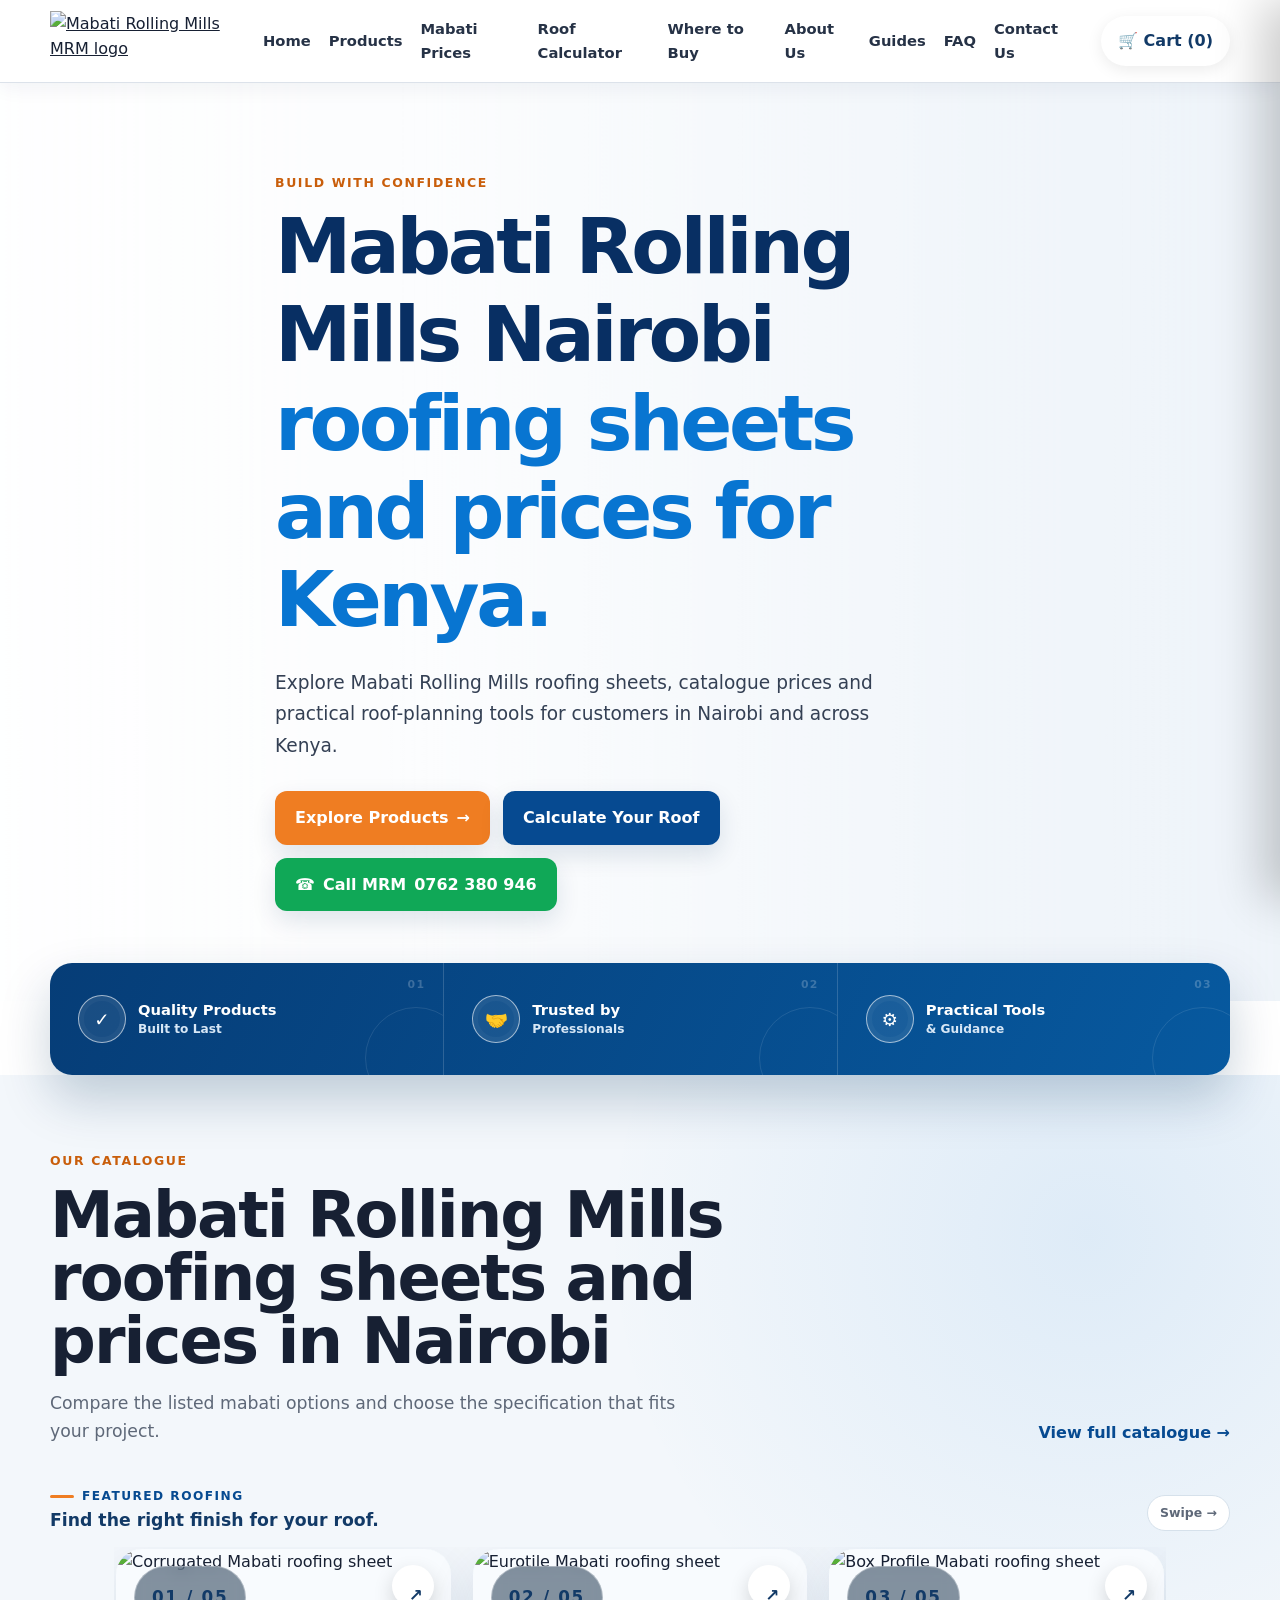
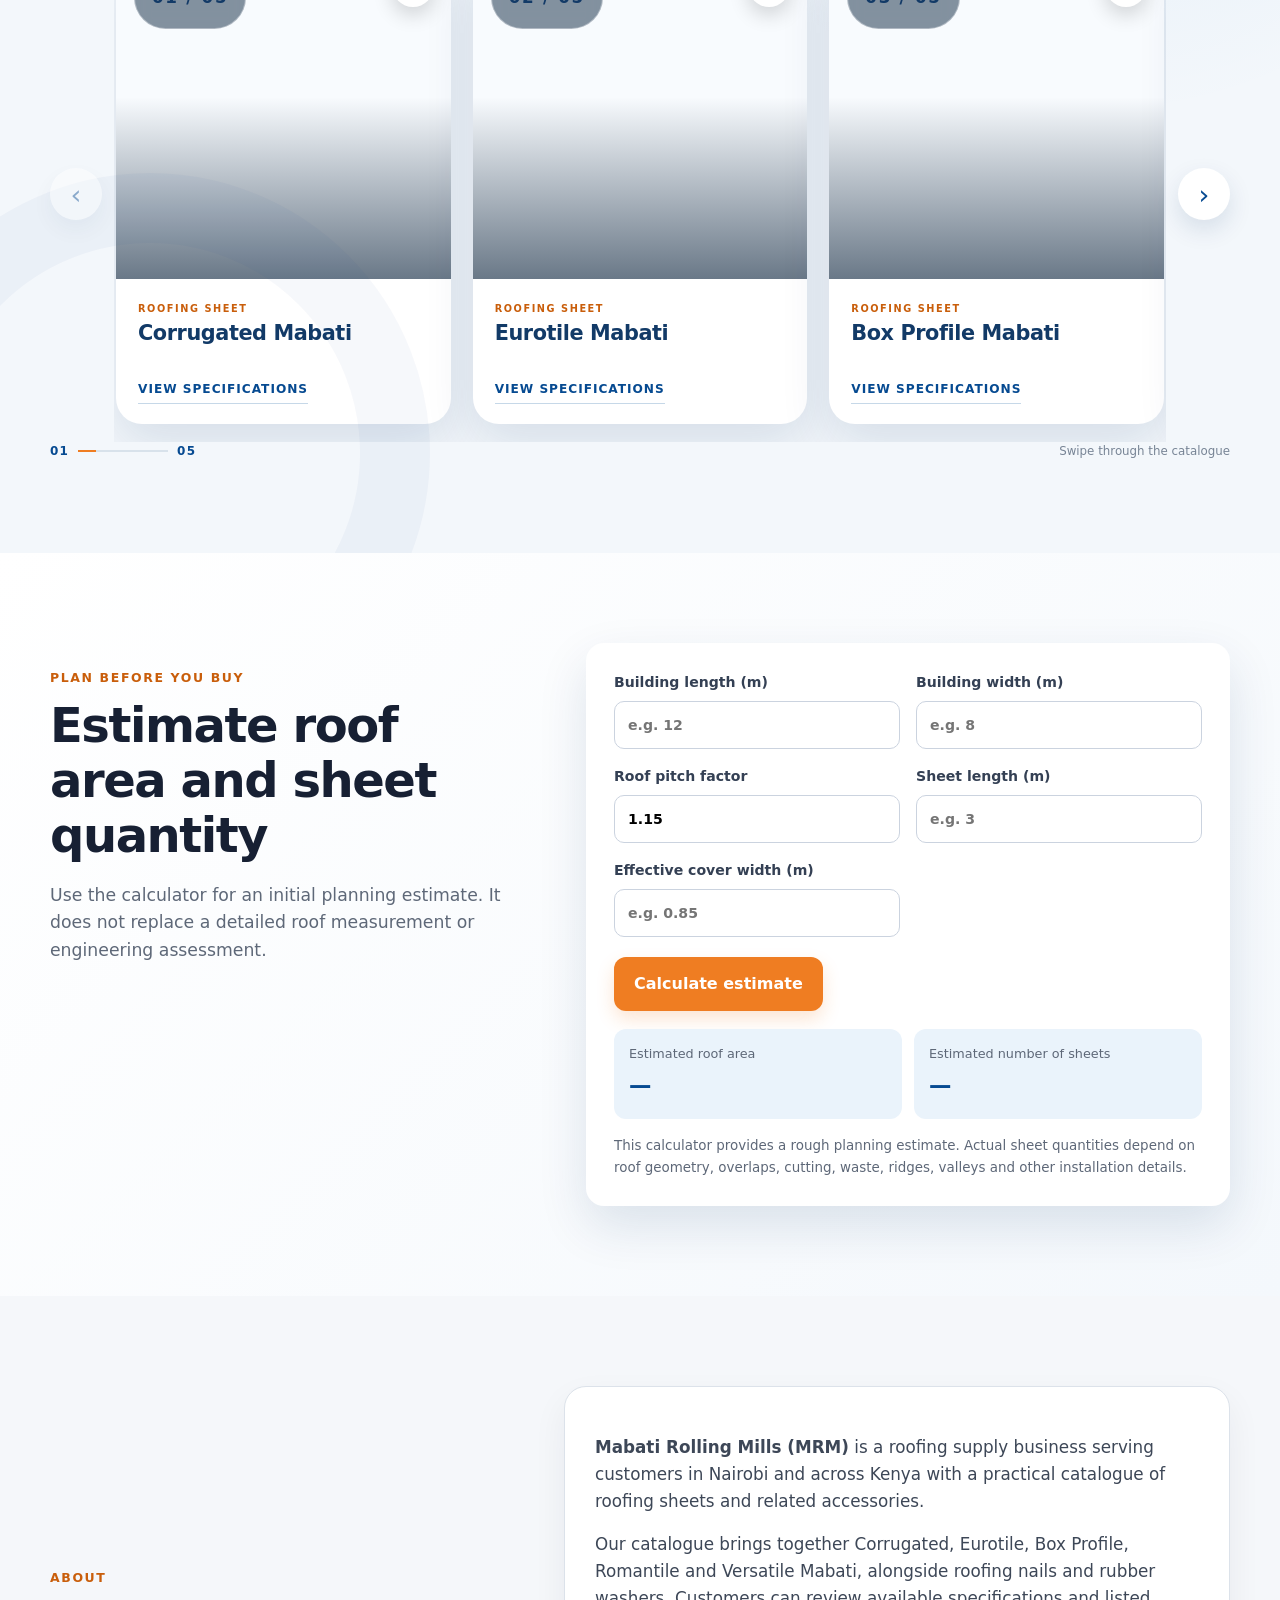
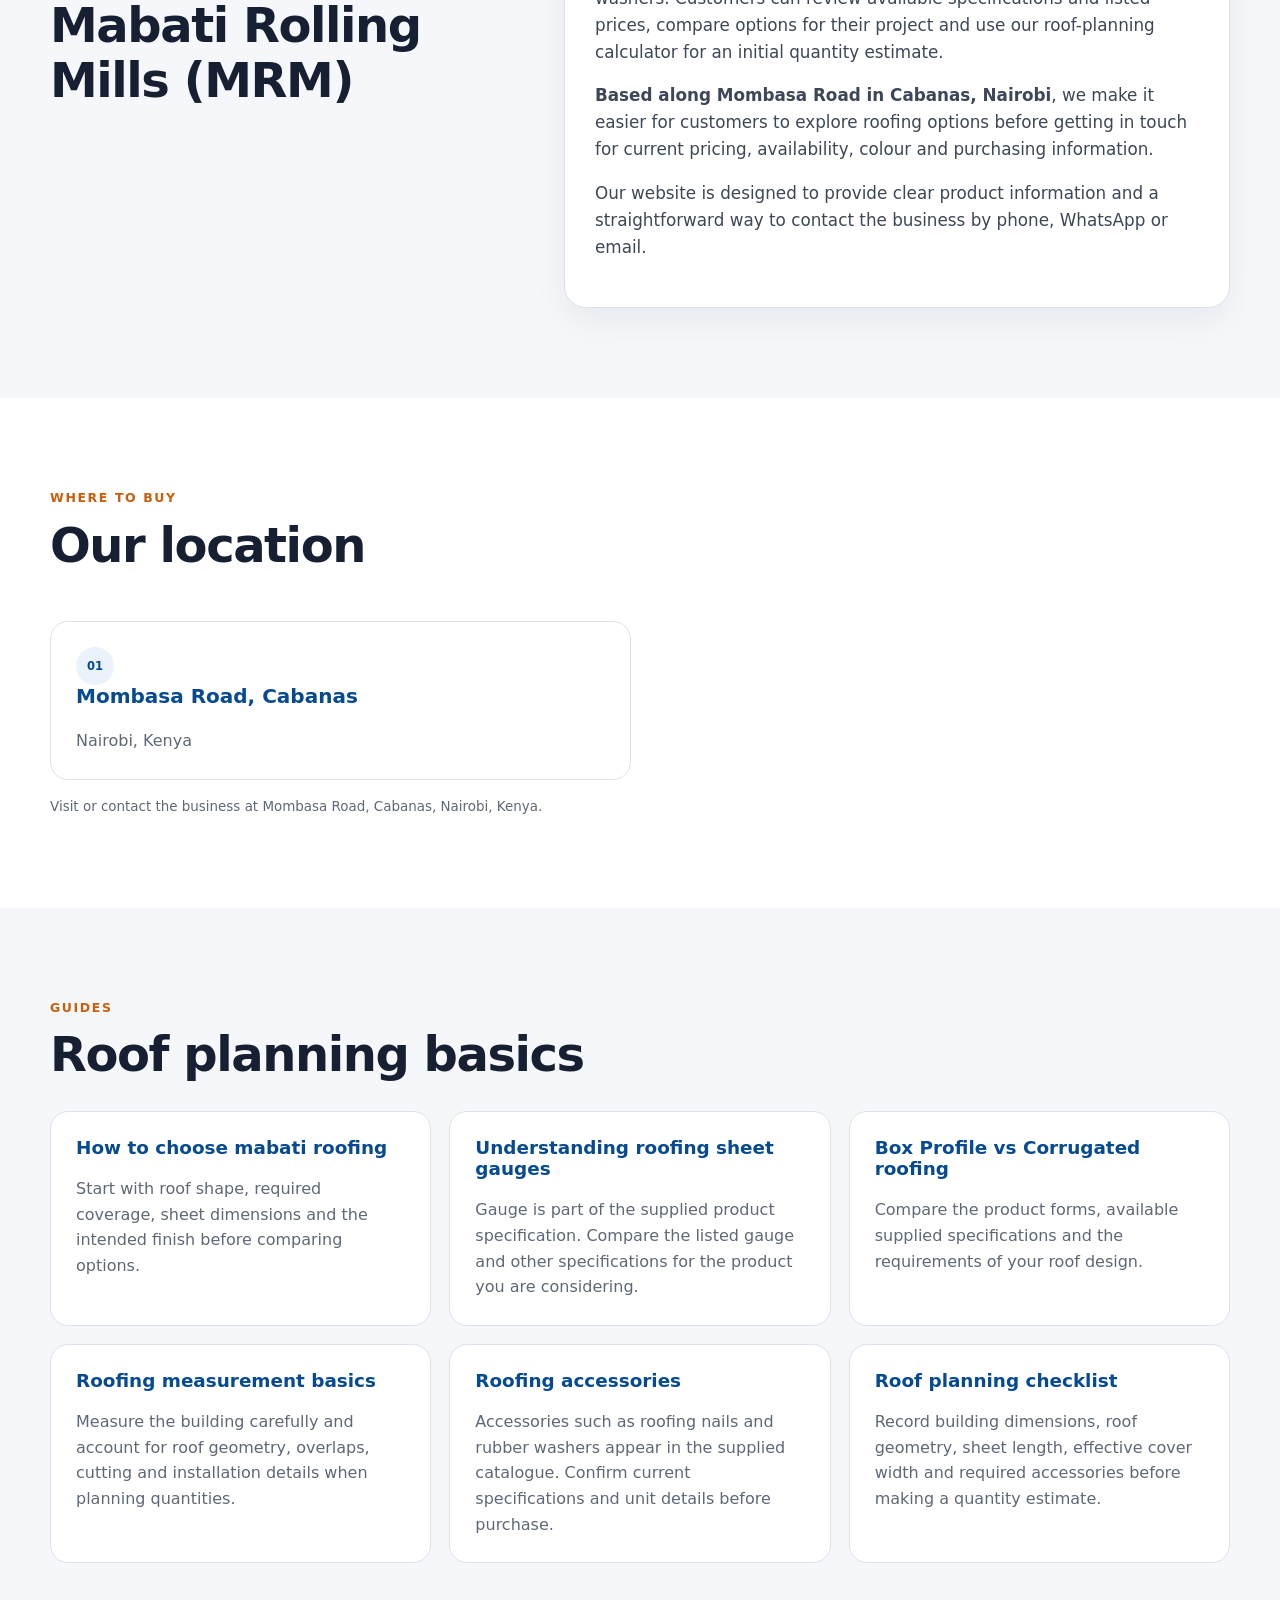
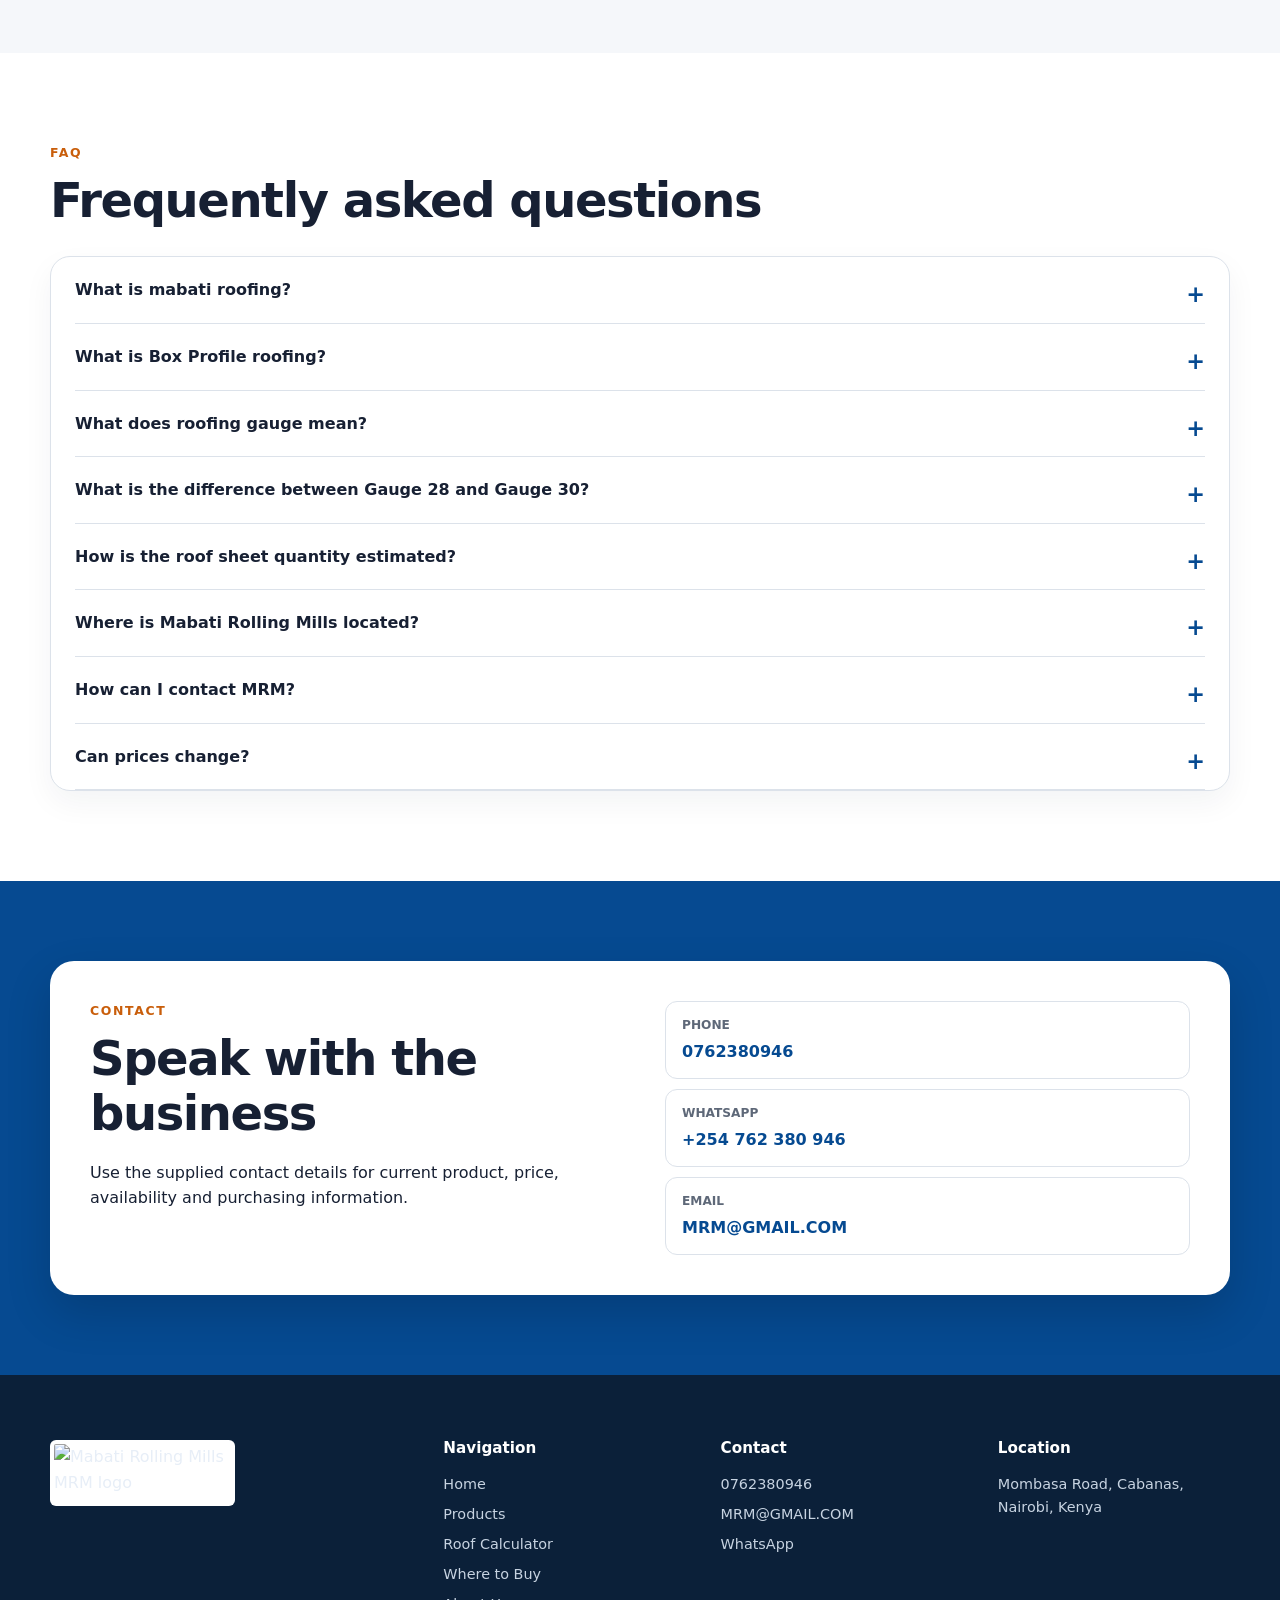
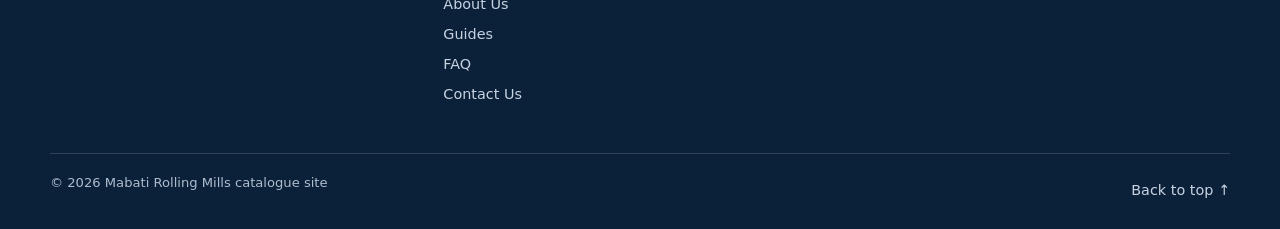
==== commit 908375de: "Improve About section for Nairobi roofing catalogue" ====
--- a/index.html
+++ b/index.html
@@ -74,7 +74,7 @@
         <label>Effective cover width (m)<input id="cover-width" type="number" min="0.01" step="0.001" placeholder="e.g. 0.85"></label>
       </div><button class="button button-primary" type="submit">Calculate estimate</button><div class="calculator-results" id="calculator-results" aria-live="polite"><div><span>Estimated roof area</span><strong id="area-result">—</strong></div><div><span>Estimated number of sheets</span><strong id="sheet-result">—</strong></div></div><p class="small-note">This calculator provides a rough planning estimate. Actual sheet quantities depend on roof geometry, overlaps, cutting, waste, ridges, valleys and other installation details.</p></form>
     </div></section>
-    <section class="section section-soft about-section" id="about"><div class="container two-column"><div><p class="eyebrow">About</p><h2>Mabati Rolling Mills (MRM)</h2></div><div class="prose"><p>This site presents the business's supplied Mabati Rolling Mills (MRM) product catalogue for customers looking for roofing sheets and prices in Nairobi and Kenya.</p><p><strong>Business location:</strong> Mombasa Road, Cabanas, Nairobi, Kenya.</p><p>No additional company history, awards, certifications, partnerships or business statistics are asserted here unless separately verified.</p></div></div></section>
+    <section class="section section-soft about-section" id="about"><div class="container two-column"><div><p class="eyebrow">About</p><h2>Mabati Rolling Mills (MRM)</h2></div><div class="prose"><p><strong>Mabati Rolling Mills (MRM)</strong> is a roofing supply business serving customers in Nairobi and across Kenya with a practical catalogue of roofing sheets and related accessories.</p><p>Our catalogue brings together Corrugated, Eurotile, Box Profile, Romantile and Versatile Mabati, alongside roofing nails and rubber washers. Customers can review available specifications and listed prices, compare options for their project and use our roof-planning calculator for an initial quantity estimate.</p><p><strong>Based along Mombasa Road in Cabanas, Nairobi</strong>, we make it easier for customers to explore roofing options before getting in touch for current pricing, availability, colour and purchasing information.</p><p>Our website is designed to provide clear product information and a straightforward way to contact the business by phone, WhatsApp or email.</p></div></div></section>
     <section class="section locations-section" id="where-to-buy"><div class="container"><div class="section-heading"><div><p class="eyebrow">Where to buy</p><h2>Our location</h2></div></div><div class="location-grid"><article class="info-card"><span class="card-icon">01</span><h3>Mombasa Road, Cabanas</h3><p>Nairobi, Kenya</p></article></div><p class="small-note">Visit or contact the business at Mombasa Road, Cabanas, Nairobi, Kenya.</p></div></section>
     <section class="section section-soft guides-section" id="guides"><div class="container"><p class="eyebrow">Guides</p><h2>Roof planning basics</h2><div class="guide-grid">
       <article class="guide-card"><h3>How to choose mabati roofing</h3><p>Start with roof shape, required coverage, sheet dimensions and the intended finish before comparing options.</p></article>
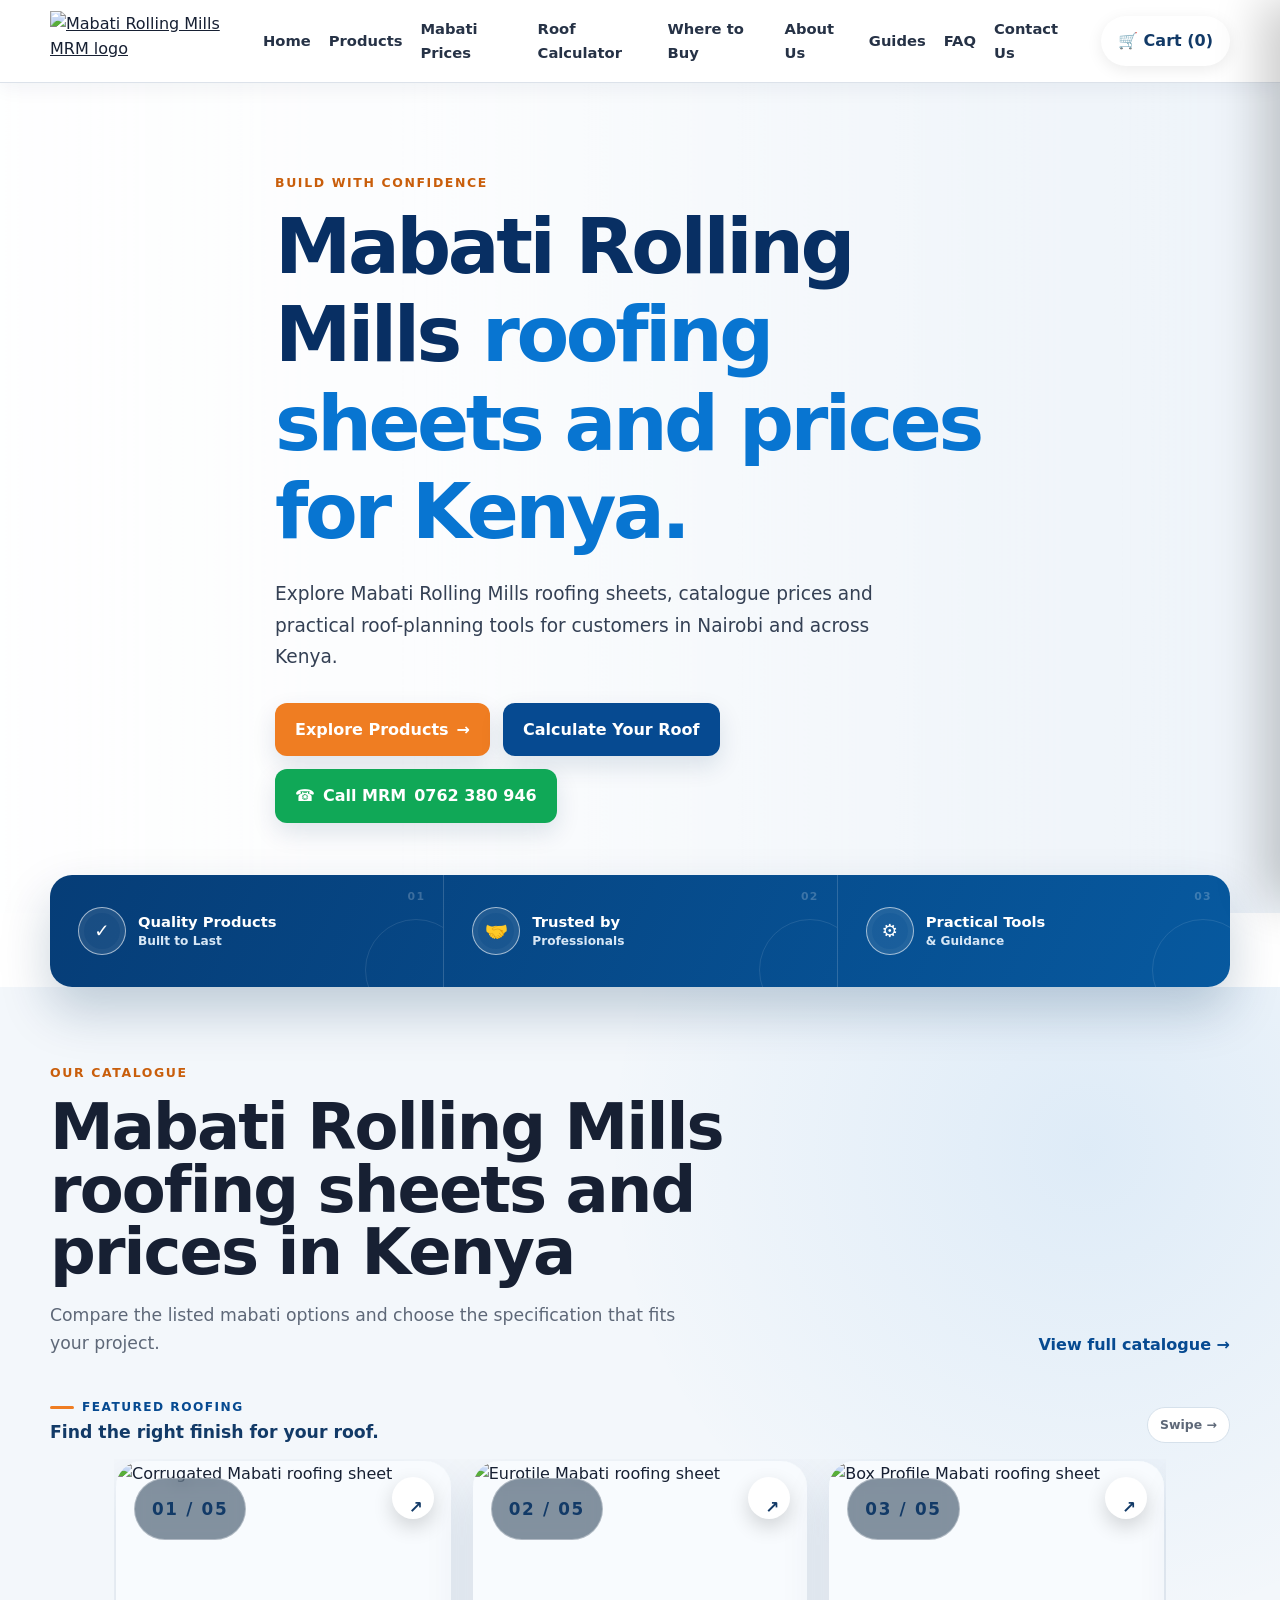
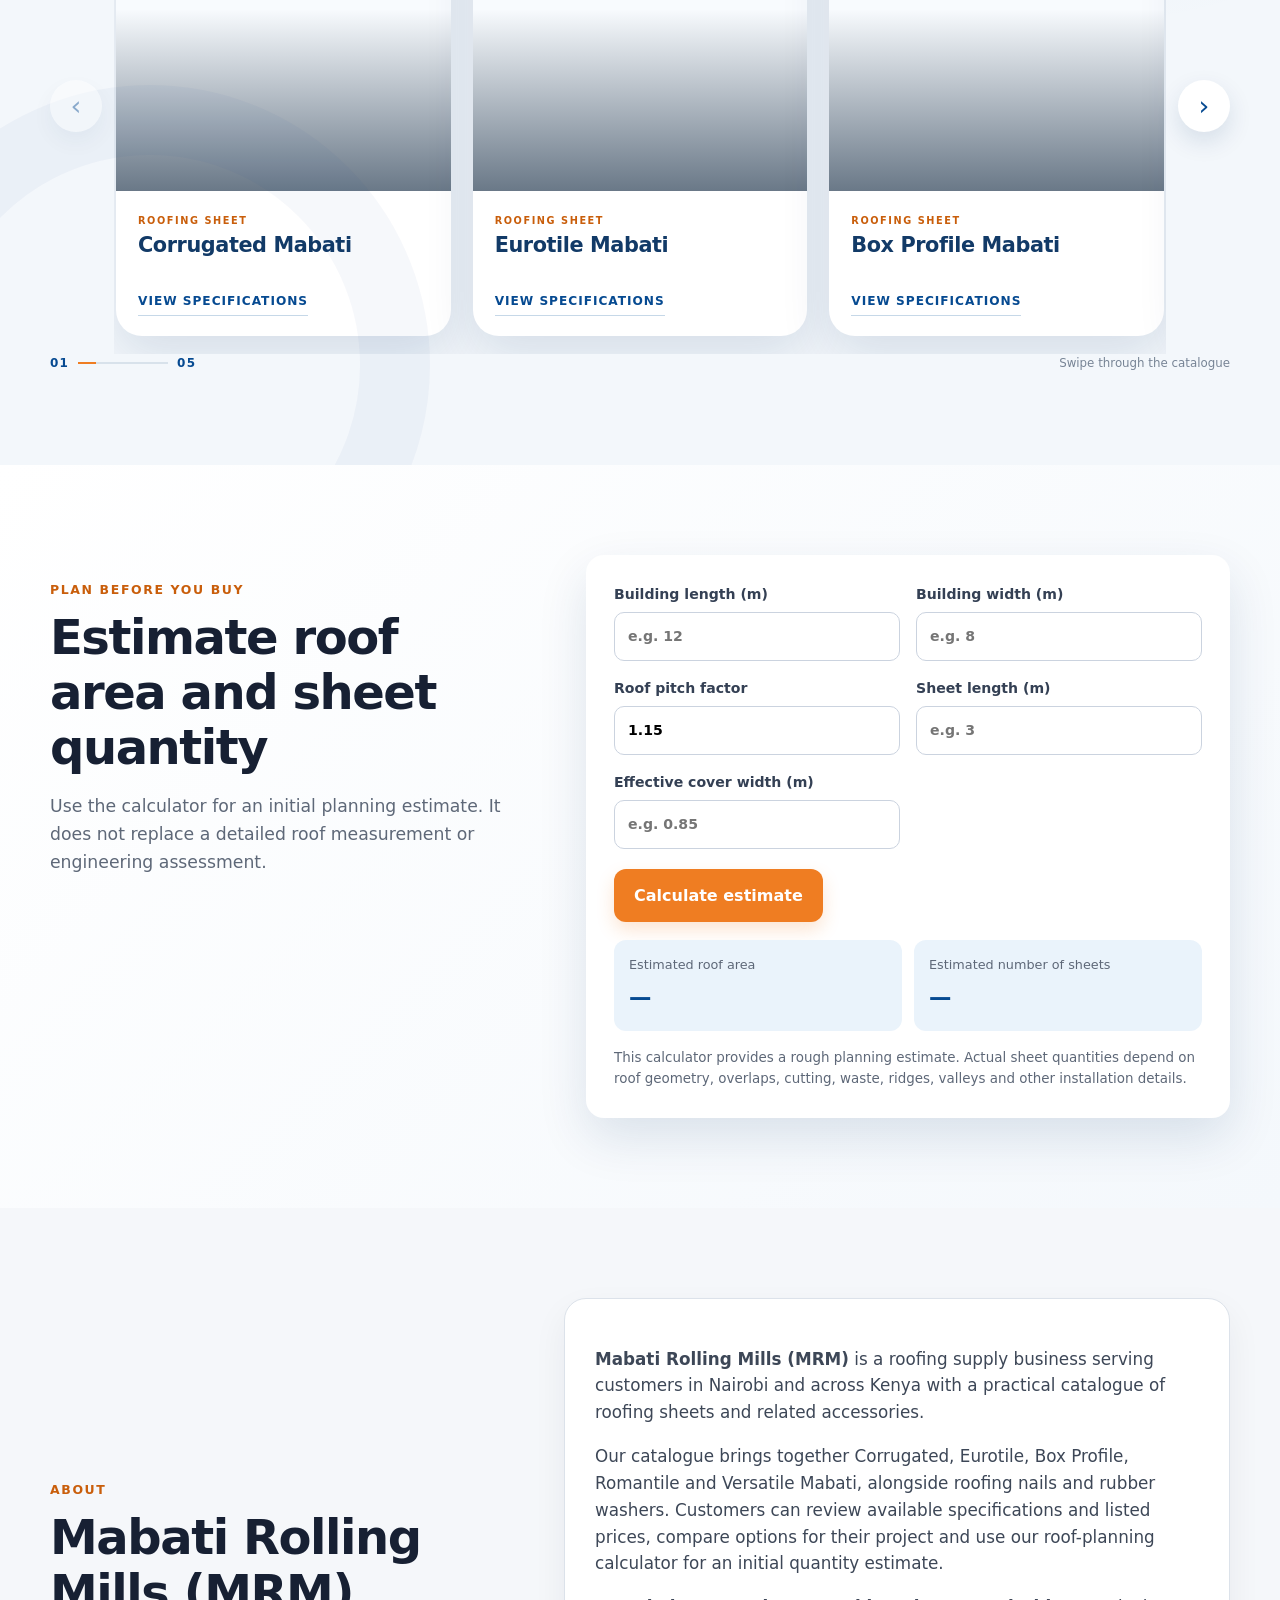
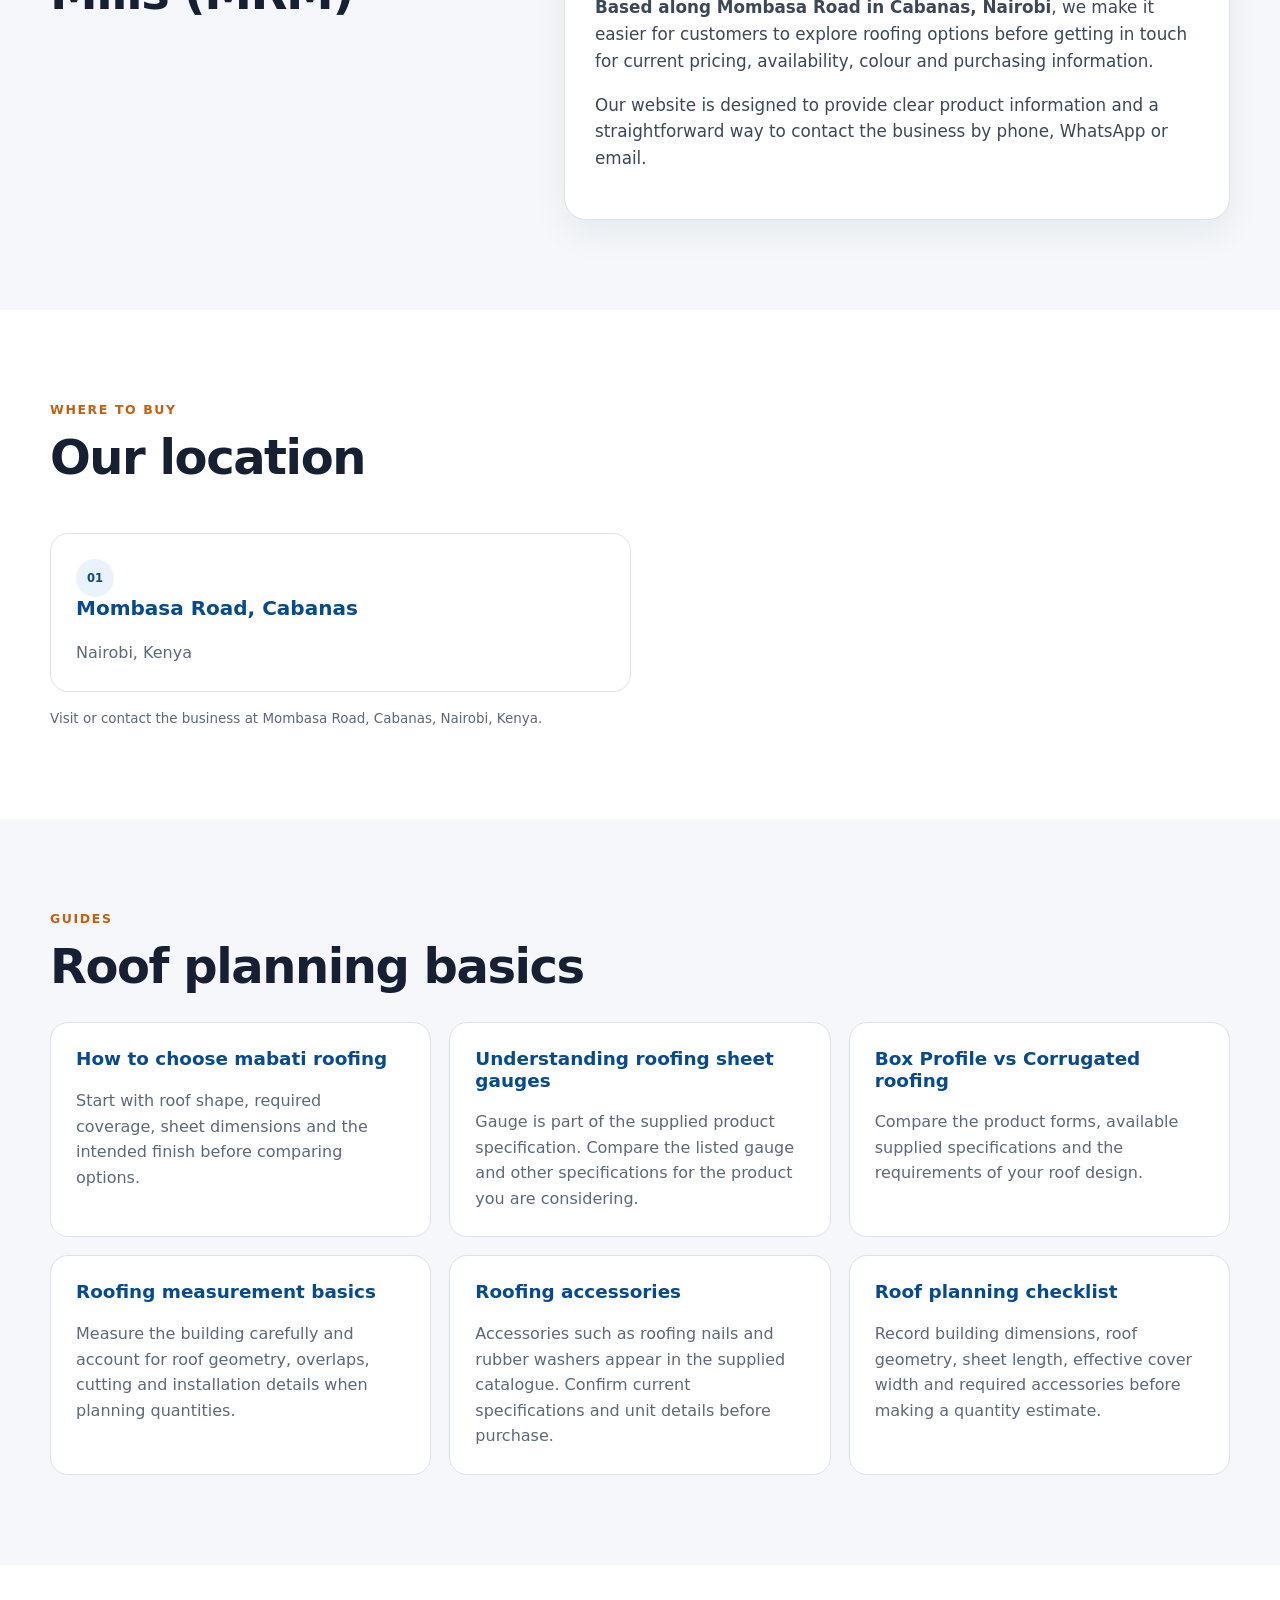
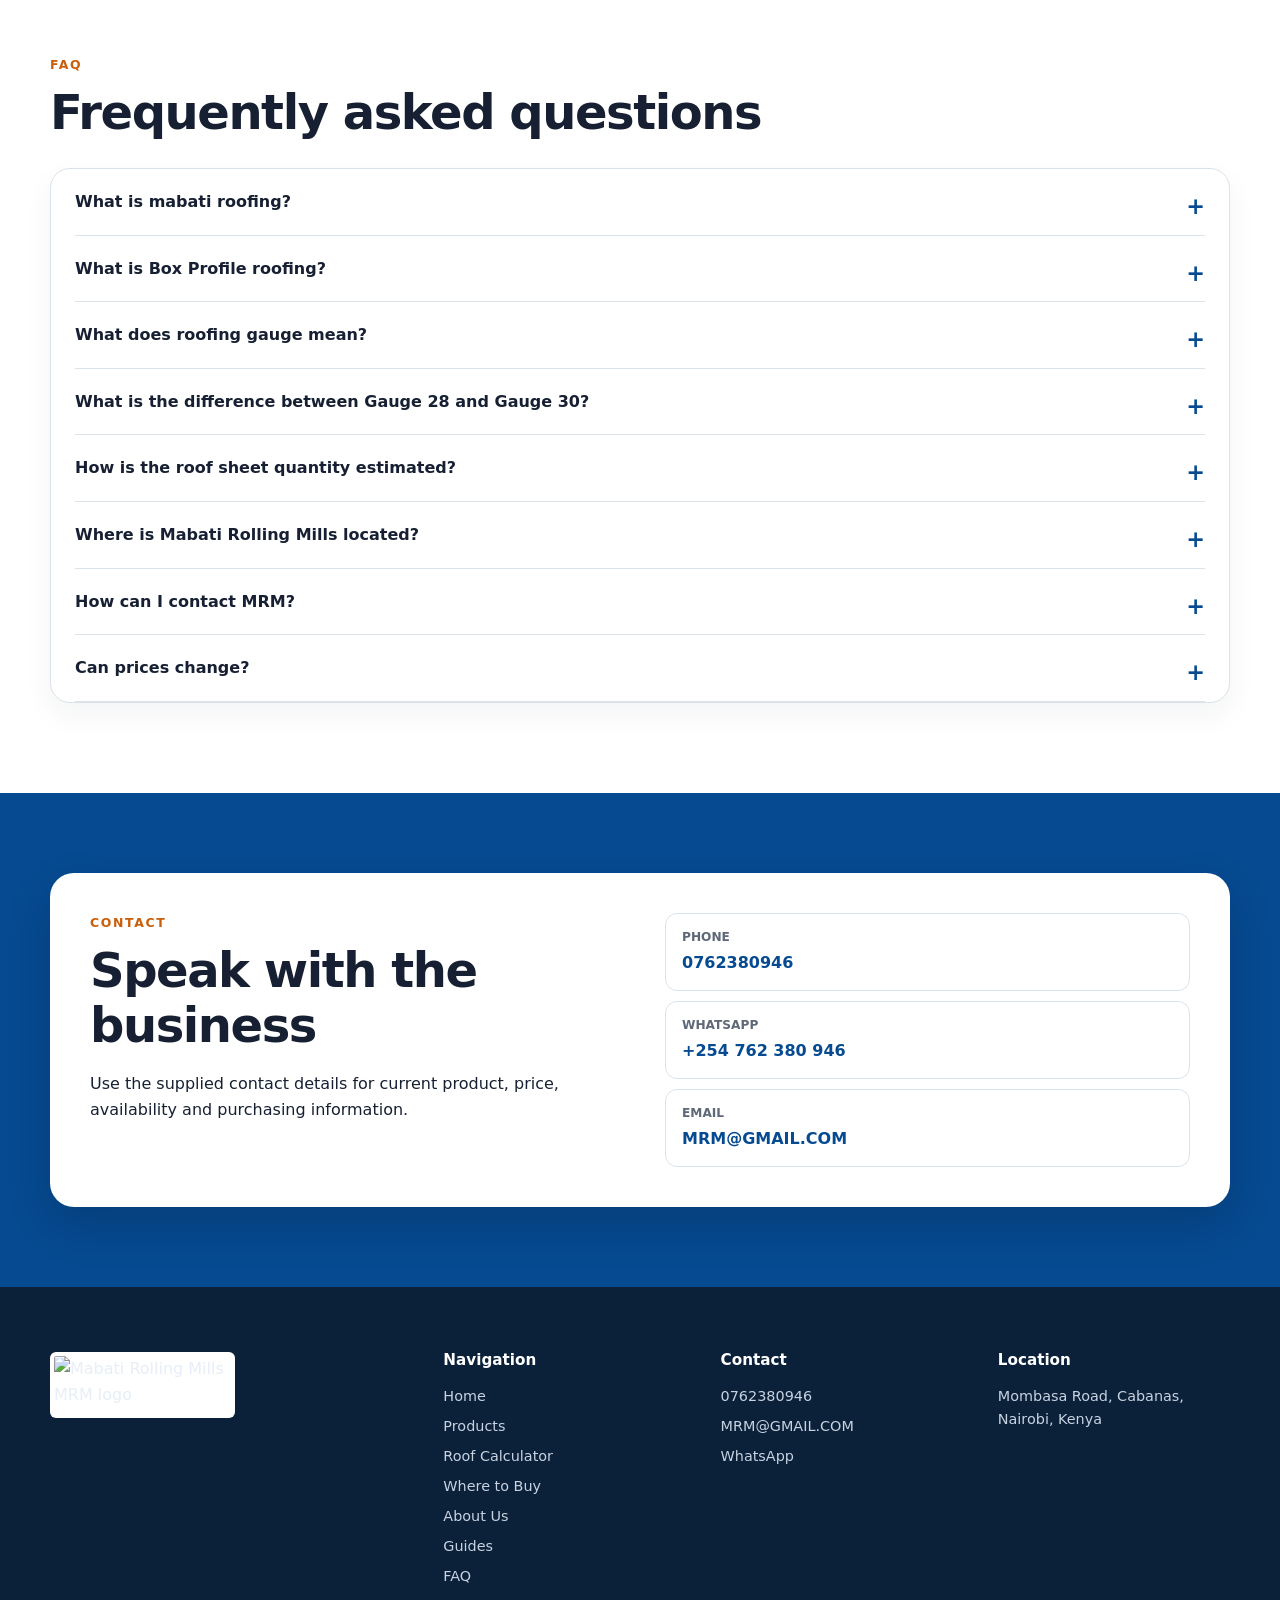
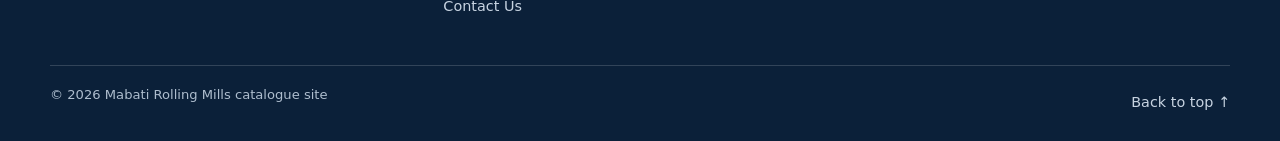
==== commit 24a079a0: "Target Mabati Rolling Mills as primary homepage search phrase" ====
--- a/index.html
+++ b/index.html
@@ -3,13 +3,13 @@
 <head>
   <meta charset="utf-8">
   <meta name="viewport" content="width=device-width, initial-scale=1">
-  <title>Mabati Rolling Mills Nairobi | Roofing Sheets &amp; Prices Kenya</title>
-  <meta name="description" content="Mabati Rolling Mills Nairobi catalogue for roofing sheets and prices in Kenya. Browse Corrugated, Eurotile, Box Profile, Romantile and Versatile Mabati plus roofing accessories and a roof planning calculator.">
+  <title>Mabati Rolling Mills | Roofing Sheets &amp; Prices Kenya</title>
+  <meta name="description" content="Mabati Rolling Mills roofing sheets, prices and product information in Kenya. Browse Corrugated, Eurotile, Box Profile, Romantile and Versatile Mabati plus roofing accessories and a roof planning calculator.">
   <meta name="robots" content="index, follow">
   <link rel="canonical" href="https://mabatirollingmillskenya.co.ke/">
   <meta property="og:type" content="website">
-  <meta property="og:title" content="Mabati Rolling Mills Nairobi | Roofing Sheets &amp; Prices Kenya">
-  <meta property="og:description" content="Browse Mabati Rolling Mills roofing sheets, prices and product information for customers in Nairobi and Kenya.">
+  <meta property="og:title" content="Mabati Rolling Mills | Roofing Sheets &amp; Prices Kenya">
+  <meta property="og:description" content="Browse Mabati Rolling Mills roofing sheets, prices and product information for customers in Kenya, with a Nairobi location at Cabanas on Mombasa Road.">
   <meta property="og:url" content="https://mabatirollingmillskenya.co.ke/">
   <meta property="og:image" content="https://i.postimg.cc/RC8DfPhP/Screenshot-2026-10-06-114058.png">
   <meta name="twitter:card" content="summary_large_image">
@@ -44,7 +44,7 @@
   </div></header>
   <main>
     <section class="hero" id="home"><div class="hero-image" aria-hidden="true"></div><div class="container hero-content">
-      <p class="eyebrow">Build with confidence</p><h1>Mabati Rolling Mills Nairobi <span>roofing sheets and prices for Kenya.</span></h1>
+      <p class="eyebrow">Build with confidence</p><h1>Mabati Rolling Mills <span>roofing sheets and prices for Kenya.</span></h1>
       <p class="hero-copy">Explore Mabati Rolling Mills roofing sheets, catalogue prices and practical roof-planning tools for customers in Nairobi and across Kenya.</p>
       <div class="hero-actions"><a class="button button-primary" href="products.html">Explore Products <span aria-hidden="true">→</span></a><a class="button button-secondary" href="index.html#calculator">Calculate Your Roof</a><a class="button button-call" href="tel:0762380946"><span aria-hidden="true">☎</span> Call MRM <span class="call-number">0762 380 946</span></a></div>
     </div></section>
@@ -54,7 +54,7 @@
       <div class="benefit-card"><span class="benefit-number">03</span><span class="benefit-icon" aria-hidden="true">⚙</span><div><strong>Practical Tools</strong><small>&amp; Guidance</small></div></div>
     </div></section>
     <section class="section section-soft products-showcase" id="products-preview"><div class="container">
-      <div class="section-heading"><div><p class="eyebrow">Our catalogue</p><h2>Mabati Rolling Mills roofing sheets and prices in Nairobi</h2><p class="section-lead">Compare the listed mabati options and choose the specification that fits your project.</p></div><a class="text-link" href="products.html">View full catalogue →</a></div>
+      <div class="section-heading"><div><p class="eyebrow">Our catalogue</p><h2>Mabati Rolling Mills roofing sheets and prices in Kenya</h2><p class="section-lead">Compare the listed mabati options and choose the specification that fits your project.</p></div><a class="text-link" href="products.html">View full catalogue →</a></div>
       <div class="carousel-intro"><div><span class="carousel-kicker">Featured roofing</span><h3 class="carousel-title">Find the right finish for your roof.</h3></div><span class="carousel-hint">Swipe <span aria-hidden="true">→</span></span></div>
       <div class="carousel" data-carousel aria-label="Mabati product highlights"><button class="carousel-control prev" type="button" aria-label="Previous products">‹</button><div class="carousel-viewport" tabindex="0"><div class="carousel-track">
         <a class="product-slide" href="products.html"><div class="product-slide-image"><img src="https://i.postimg.cc/zfxBQkNg/Screenshot-2026-10-06-073845.png" width="900" height="600" loading="lazy" decoding="async" alt="Corrugated Mabati roofing sheet"><span class="slide-number">01 / 05</span><span class="slide-arrow" aria-hidden="true">↗</span></div><div class="product-slide-info"><small>ROOFING SHEET</small><strong>Corrugated Mabati</strong><span>View specifications</span></div></a>
@@ -91,7 +91,6 @@
       <details><summary>What is the difference between Gauge 28 and Gauge 30?</summary><p>The supplied catalogue identifies them as different gauge specifications. For exact product characteristics beyond the supplied catalogue, confirm with the business.</p></details>
       <details><summary>How is the roof sheet quantity estimated?</summary><p>The planning calculator uses area = length × width × pitch factor, then estimates sheets as ceiling(area ÷ (sheet length × effective cover width)).</p></details>
       <details><summary>Where is Mabati Rolling Mills located?</summary><p>The business location is Mombasa Road, Cabanas, Nairobi, Kenya.</p></details>
-      
       <details><summary>How can I contact MRM?</summary><p>Call 0762380946, use WhatsApp at +254 762 380 946, or email MRM@GMAIL.COM.</p></details>
       <details><summary>Can prices change?</summary><p>Yes. Prices shown are supplied catalogue listings and may change. Confirm current price, availability, colour and purchasing details with the business before making payment or collection arrangements.</p></details>
     </div></div></section>
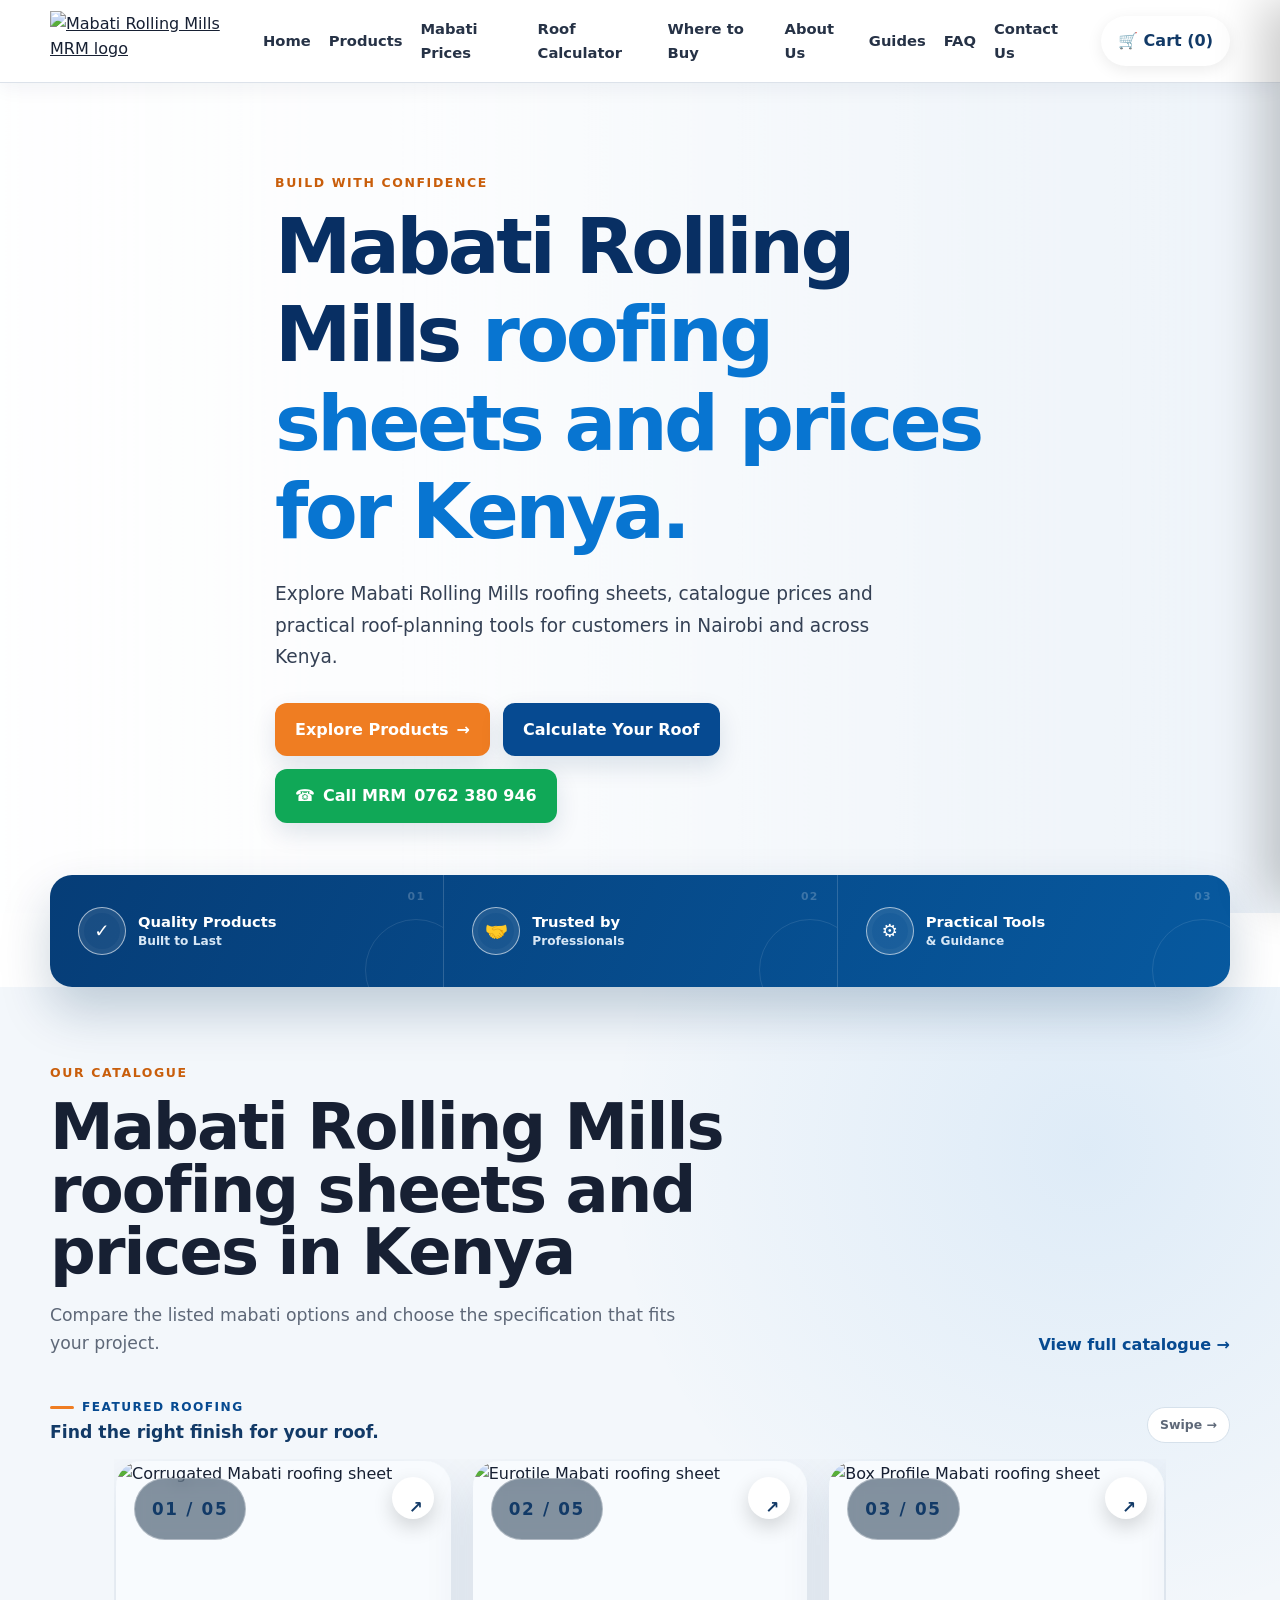
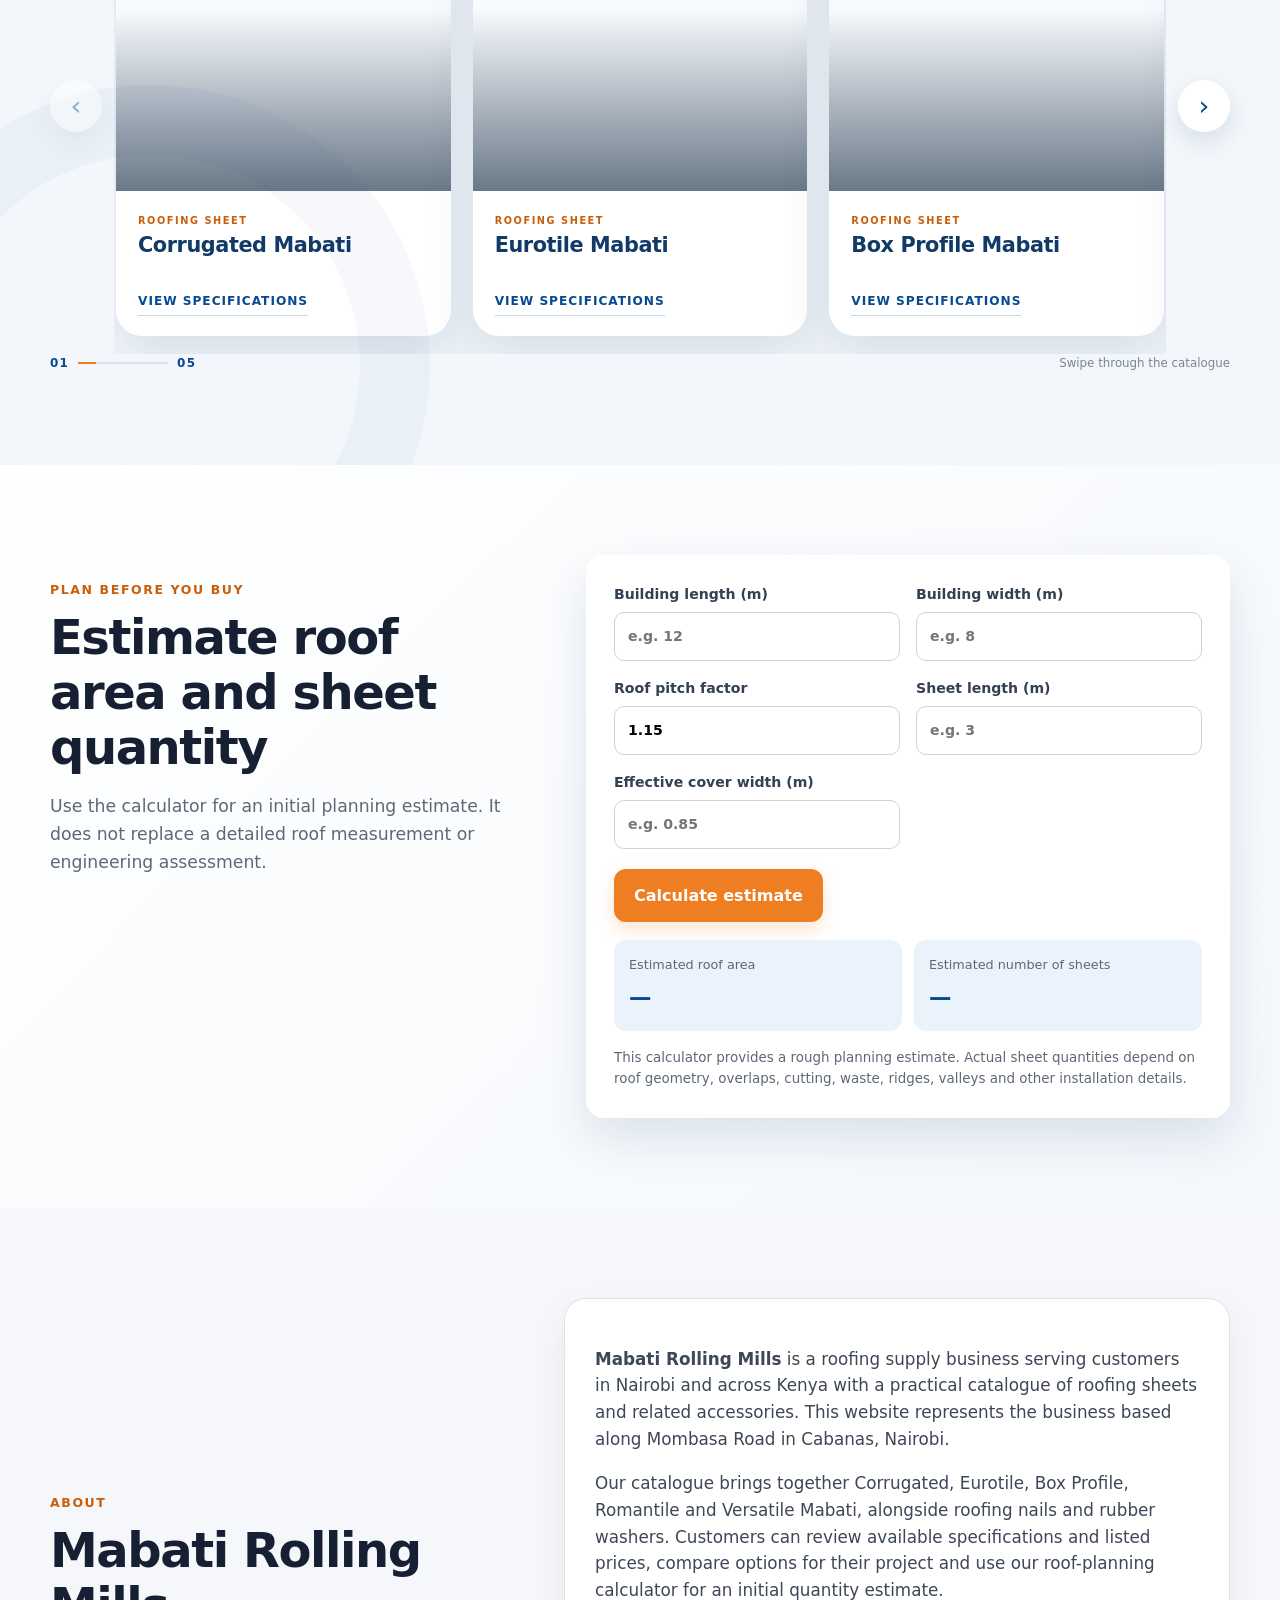
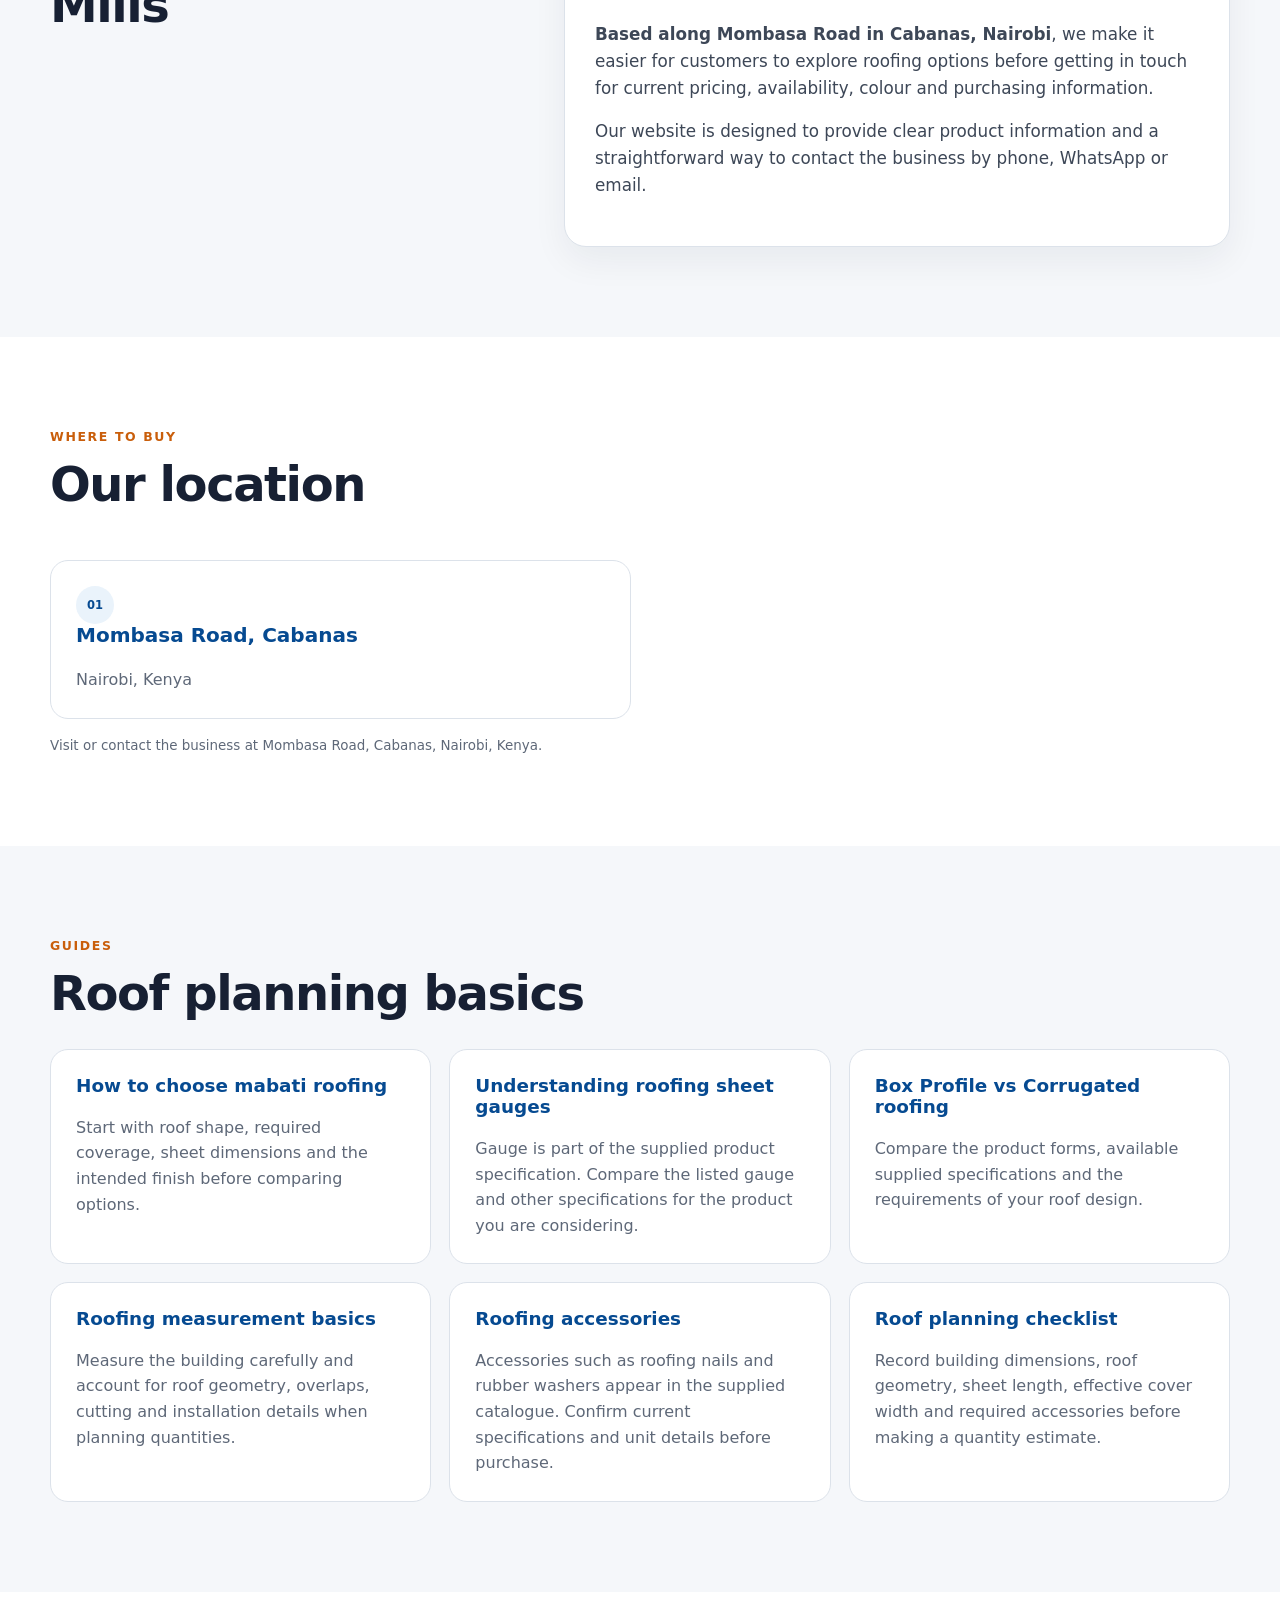
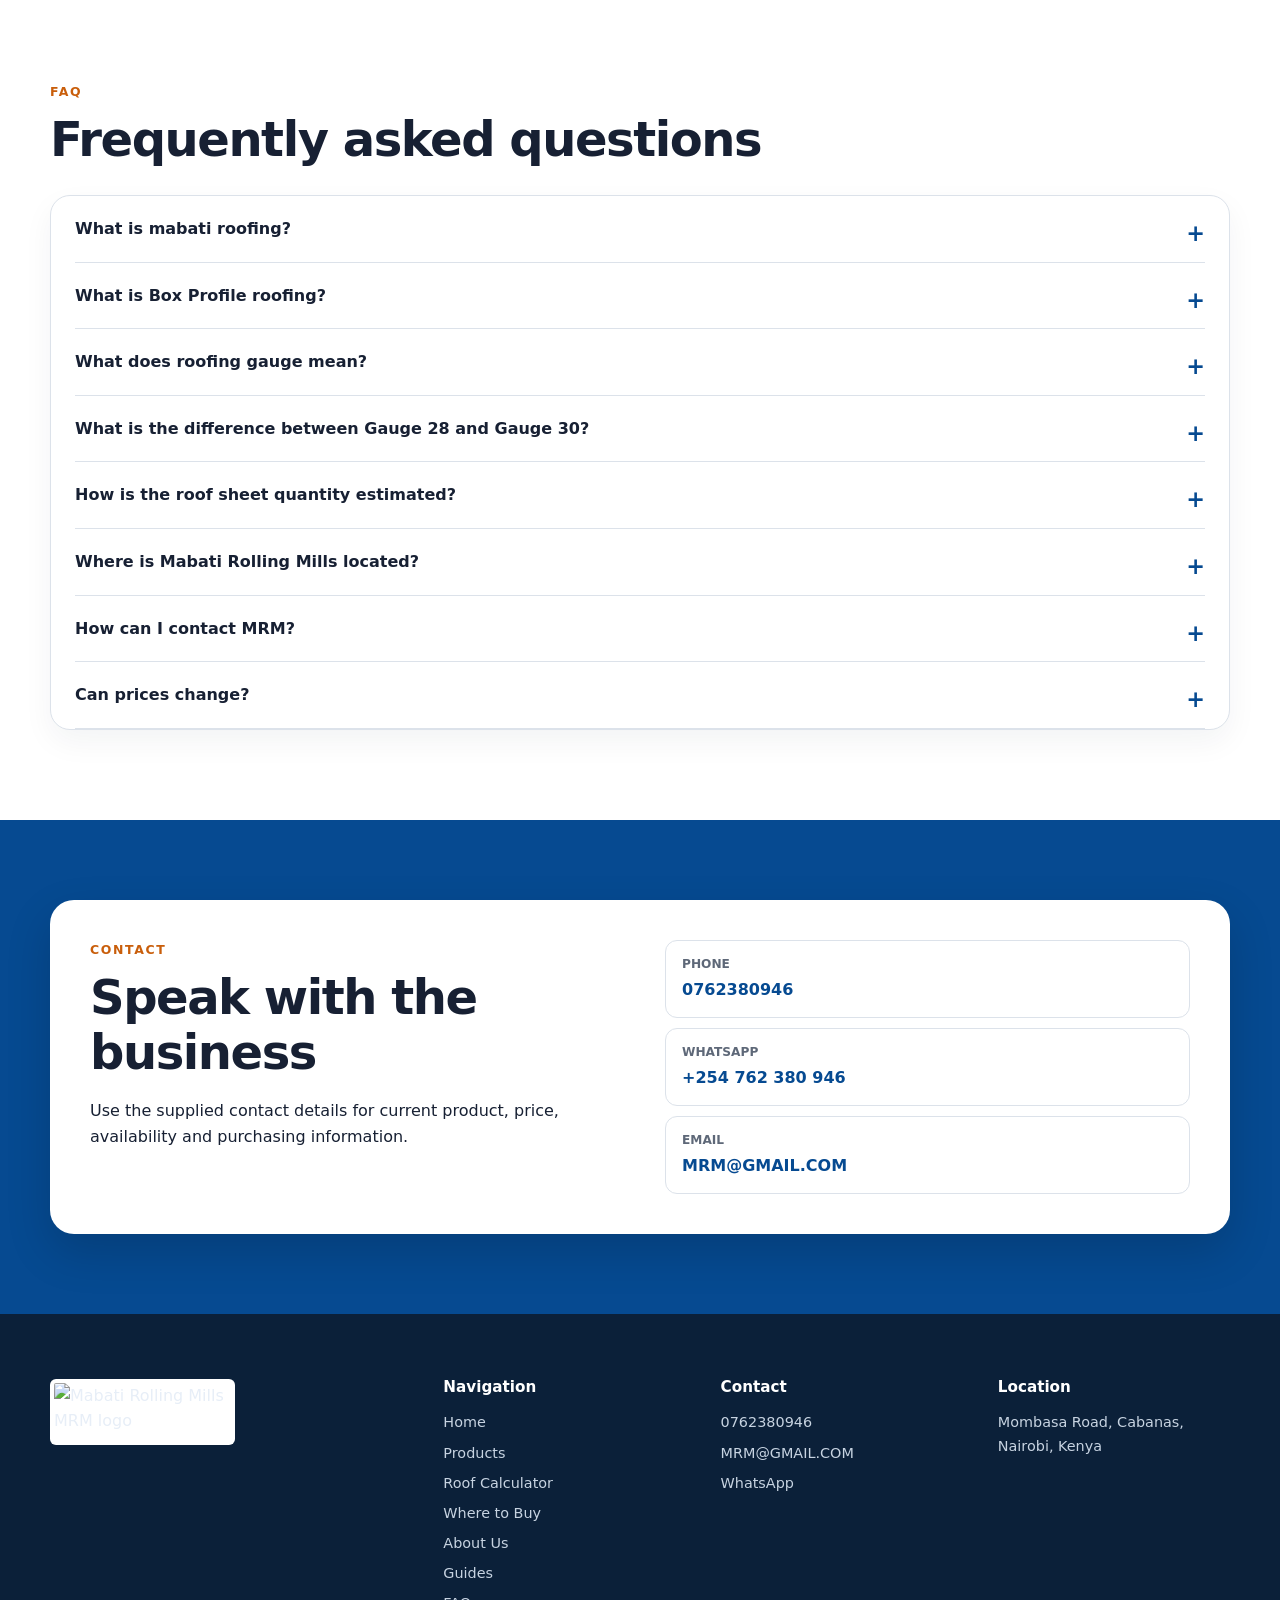
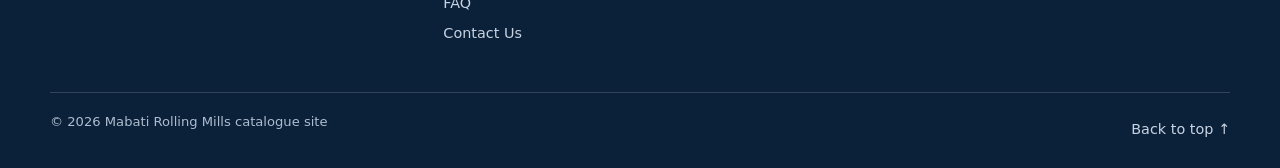
==== commit 944c0832: "Strengthen exact Mabati Rolling Mills business identity signals" ====
--- a/index.html
+++ b/index.html
@@ -24,13 +24,10 @@
   {"@context":"https://schema.org","@type":"WebSite","name":"Mabati Rolling Mills","url":"https://mabatirollingmillskenya.co.ke/"}
   </script>
   <script type="application/ld+json">
-  {"@context":"https://schema.org","@type":"Organization","name":"Mabati Rolling Mills (MRM)","logo":"https://i.postimg.cc/mgXwnTFB/Screenshot-2026-10-05-155810.png","telephone":"+254762380946","email":"MRM@GMAIL.COM","address":{"@type":"PostalAddress","streetAddress":"Mombasa Road, Cabanas","addressLocality":"Nairobi","addressCountry":"KE"},"contactPoint":{"@type":"ContactPoint","telephone":"+254762380946","email":"MRM@GMAIL.COM","contactType":"customer service"}}
+  {"@context":"https://schema.org","@type":"Organization","name":"Mabati Rolling Mills","alternateName":"MRM","logo":"https://i.postimg.cc/mgXwnTFB/Screenshot-2026-10-05-155810.png","telephone":"+254762380946","email":"MRM@GMAIL.COM","address":{"@type":"PostalAddress","streetAddress":"Mombasa Road, Cabanas","addressLocality":"Nairobi","addressCountry":"KE"},"contactPoint":{"@type":"ContactPoint","telephone":"+254762380946","email":"MRM@GMAIL.COM","contactType":"customer service"}}
   </script>
   <script type="application/ld+json">
-  {"@context":"https://schema.org","@type":"LocalBusiness","name":"Mabati Rolling Mills (MRM)","url":"https://mabatirollingmillskenya.co.ke/","logo":"https://i.postimg.cc/mgXwnTFB/Screenshot-2026-10-05-155810.png","telephone":"+254762380946","email":"MRM@GMAIL.COM","address":{"@type":"PostalAddress","streetAddress":"Mombasa Road, Cabanas","addressLocality":"Nairobi","addressCountry":"KE"}}
-  </script>
-  <script type="application/ld+json">
-  {"@context":"https://schema.org","@type":"LocalBusiness","name":"Mabati Rolling Mills (MRM) — Nairobi","url":"https://mabatirollingmillskenya.co.ke/#where-to-buy","telephone":"+254762380946","email":"MRM@GMAIL.COM","address":{"@type":"PostalAddress","streetAddress":"Mombasa Road, Cabanas","addressLocality":"Nairobi","addressCountry":"KE"}}
+  {"@context":"https://schema.org","@type":"LocalBusiness","name":"Mabati Rolling Mills","alternateName":"MRM","url":"https://mabatirollingmillskenya.co.ke/","logo":"https://i.postimg.cc/mgXwnTFB/Screenshot-2026-10-05-155810.png","telephone":"+254762380946","email":"MRM@GMAIL.COM","address":{"@type":"PostalAddress","streetAddress":"Mombasa Road, Cabanas","addressLocality":"Nairobi","addressCountry":"KE"}}
   </script>
 </head>
 <body>
@@ -74,7 +71,7 @@
         <label>Effective cover width (m)<input id="cover-width" type="number" min="0.01" step="0.001" placeholder="e.g. 0.85"></label>
       </div><button class="button button-primary" type="submit">Calculate estimate</button><div class="calculator-results" id="calculator-results" aria-live="polite"><div><span>Estimated roof area</span><strong id="area-result">—</strong></div><div><span>Estimated number of sheets</span><strong id="sheet-result">—</strong></div></div><p class="small-note">This calculator provides a rough planning estimate. Actual sheet quantities depend on roof geometry, overlaps, cutting, waste, ridges, valleys and other installation details.</p></form>
     </div></section>
-    <section class="section section-soft about-section" id="about"><div class="container two-column"><div><p class="eyebrow">About</p><h2>Mabati Rolling Mills (MRM)</h2></div><div class="prose"><p><strong>Mabati Rolling Mills (MRM)</strong> is a roofing supply business serving customers in Nairobi and across Kenya with a practical catalogue of roofing sheets and related accessories.</p><p>Our catalogue brings together Corrugated, Eurotile, Box Profile, Romantile and Versatile Mabati, alongside roofing nails and rubber washers. Customers can review available specifications and listed prices, compare options for their project and use our roof-planning calculator for an initial quantity estimate.</p><p><strong>Based along Mombasa Road in Cabanas, Nairobi</strong>, we make it easier for customers to explore roofing options before getting in touch for current pricing, availability, colour and purchasing information.</p><p>Our website is designed to provide clear product information and a straightforward way to contact the business by phone, WhatsApp or email.</p></div></div></section>
+    <section class="section section-soft about-section" id="about"><div class="container two-column"><div><p class="eyebrow">About</p><h2>Mabati Rolling Mills</h2></div><div class="prose"><p><strong>Mabati Rolling Mills</strong> is a roofing supply business serving customers in Nairobi and across Kenya with a practical catalogue of roofing sheets and related accessories. This website represents the business based along Mombasa Road in Cabanas, Nairobi.</p><p>Our catalogue brings together Corrugated, Eurotile, Box Profile, Romantile and Versatile Mabati, alongside roofing nails and rubber washers. Customers can review available specifications and listed prices, compare options for their project and use our roof-planning calculator for an initial quantity estimate.</p><p><strong>Based along Mombasa Road in Cabanas, Nairobi</strong>, we make it easier for customers to explore roofing options before getting in touch for current pricing, availability, colour and purchasing information.</p><p>Our website is designed to provide clear product information and a straightforward way to contact the business by phone, WhatsApp or email.</p></div></div></section>
     <section class="section locations-section" id="where-to-buy"><div class="container"><div class="section-heading"><div><p class="eyebrow">Where to buy</p><h2>Our location</h2></div></div><div class="location-grid"><article class="info-card"><span class="card-icon">01</span><h3>Mombasa Road, Cabanas</h3><p>Nairobi, Kenya</p></article></div><p class="small-note">Visit or contact the business at Mombasa Road, Cabanas, Nairobi, Kenya.</p></div></section>
     <section class="section section-soft guides-section" id="guides"><div class="container"><p class="eyebrow">Guides</p><h2>Roof planning basics</h2><div class="guide-grid">
       <article class="guide-card"><h3>How to choose mabati roofing</h3><p>Start with roof shape, required coverage, sheet dimensions and the intended finish before comparing options.</p></article>
@@ -90,7 +87,7 @@
       <details><summary>What does roofing gauge mean?</summary><p>Gauge is a product specification used in the supplied catalogue. The catalogue lists different products at Gauge 28 and Gauge 30.</p></details>
       <details><summary>What is the difference between Gauge 28 and Gauge 30?</summary><p>The supplied catalogue identifies them as different gauge specifications. For exact product characteristics beyond the supplied catalogue, confirm with the business.</p></details>
       <details><summary>How is the roof sheet quantity estimated?</summary><p>The planning calculator uses area = length × width × pitch factor, then estimates sheets as ceiling(area ÷ (sheet length × effective cover width)).</p></details>
-      <details><summary>Where is Mabati Rolling Mills located?</summary><p>The business location is Mombasa Road, Cabanas, Nairobi, Kenya.</p></details>
+      <details><summary>Where is Mabati Rolling Mills located?</summary><p>Mabati Rolling Mills is located along Mombasa Road in Cabanas, Nairobi, Kenya. This website represents that Nairobi roofing supply business.</p></details>
       <details><summary>How can I contact MRM?</summary><p>Call 0762380946, use WhatsApp at +254 762 380 946, or email MRM@GMAIL.COM.</p></details>
       <details><summary>Can prices change?</summary><p>Yes. Prices shown are supplied catalogue listings and may change. Confirm current price, availability, colour and purchasing details with the business before making payment or collection arrangements.</p></details>
     </div></div></section>
